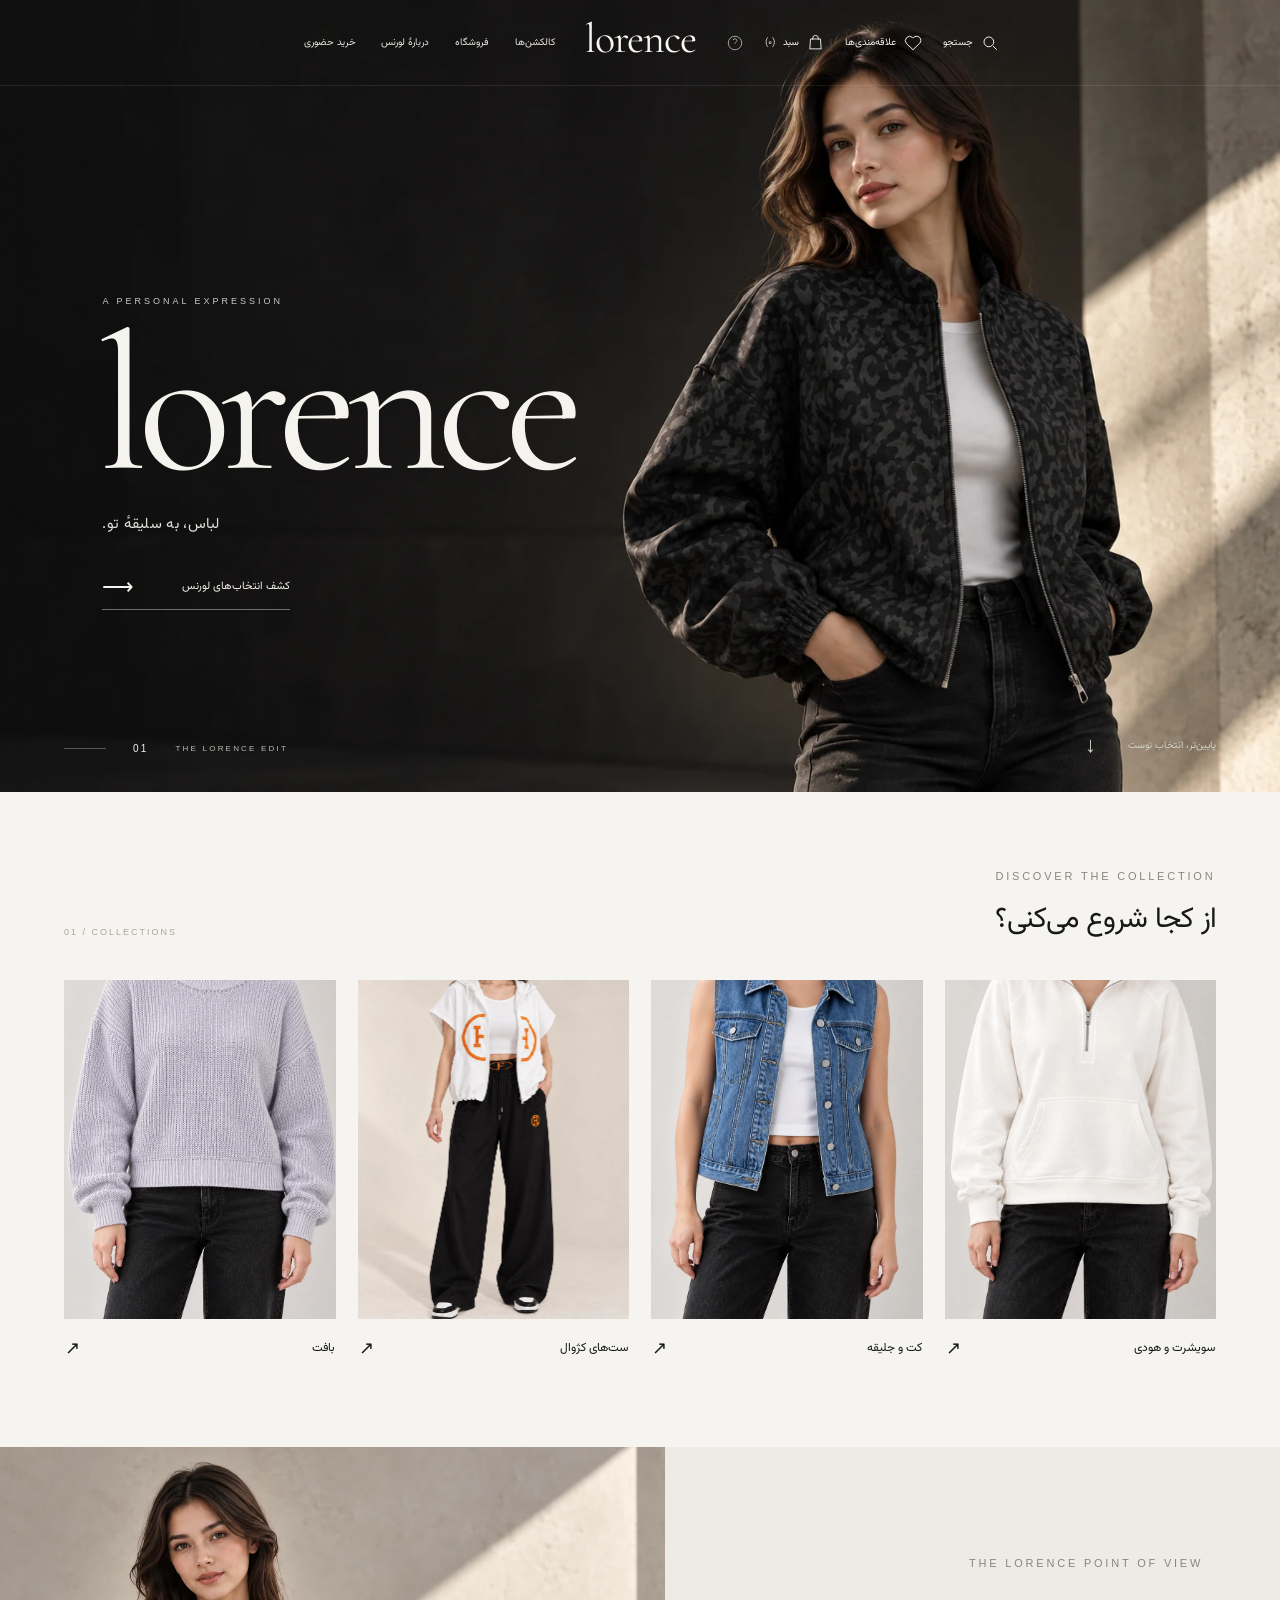
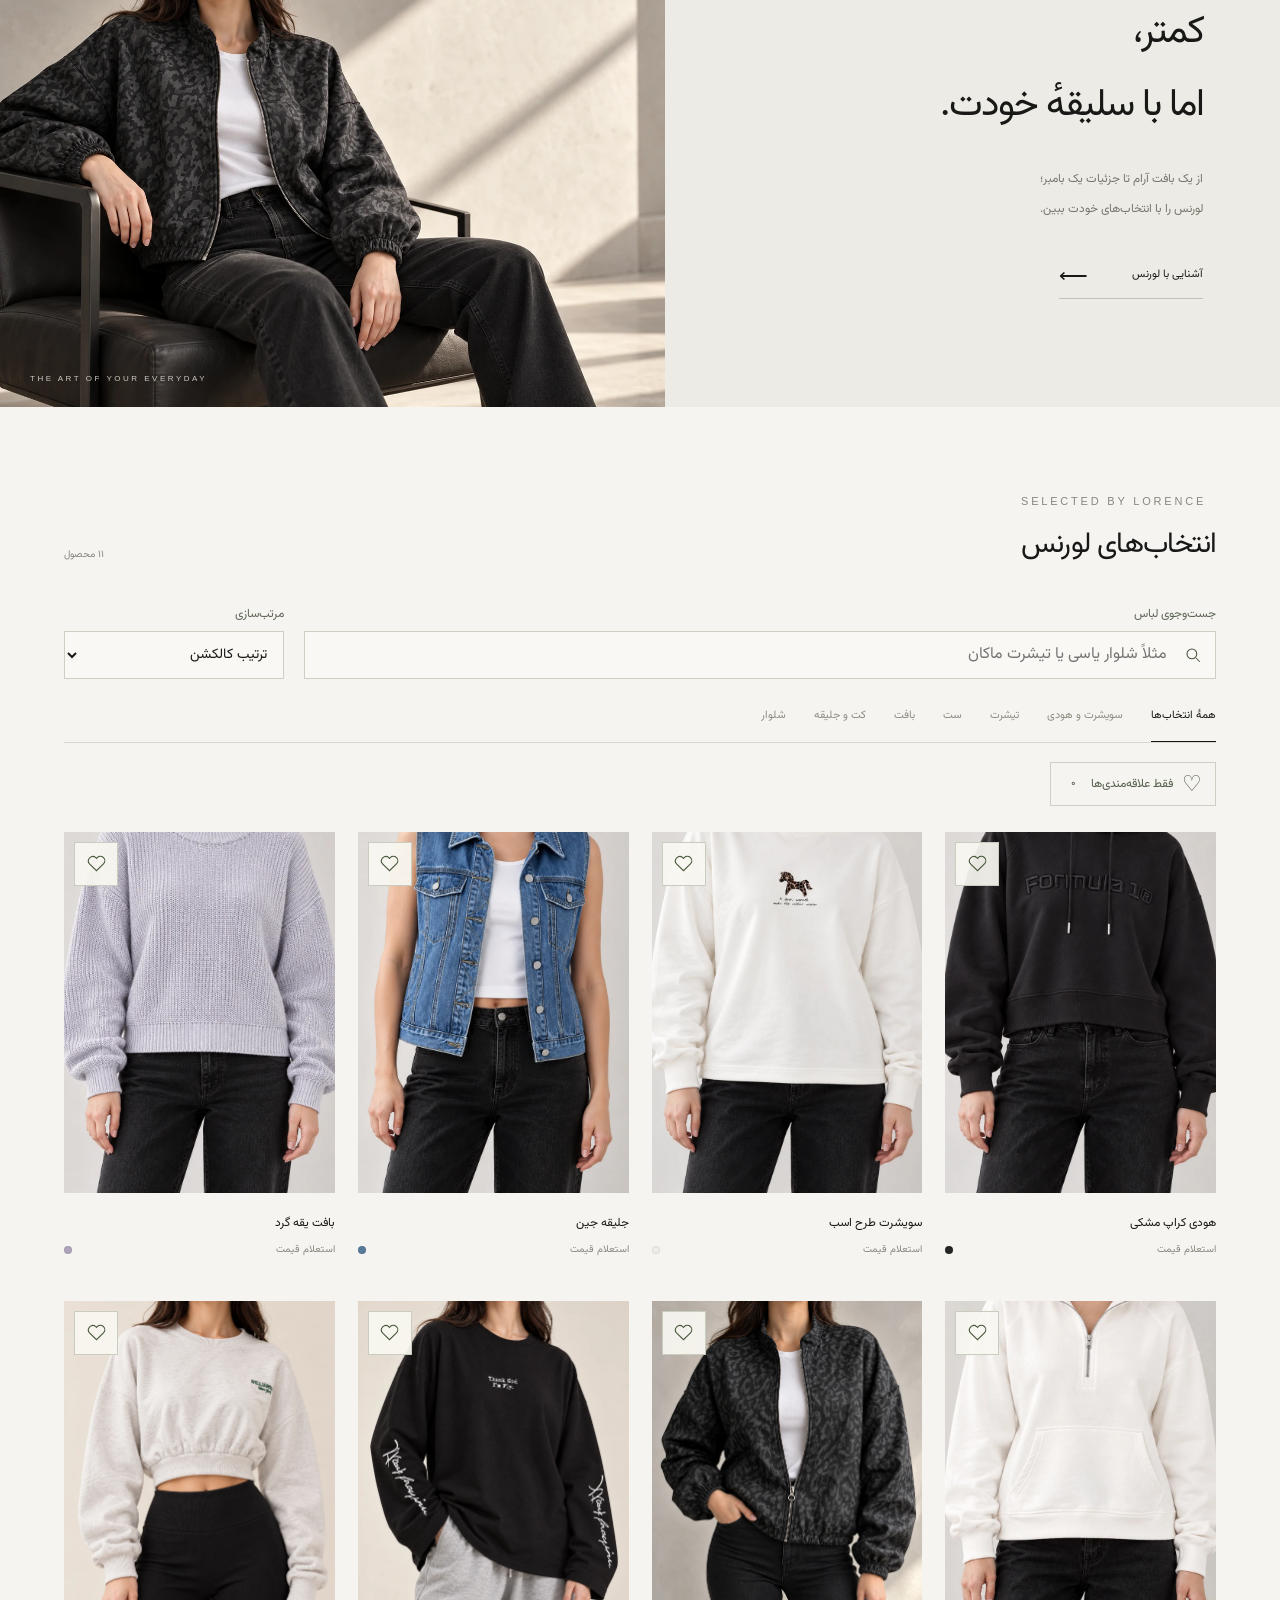
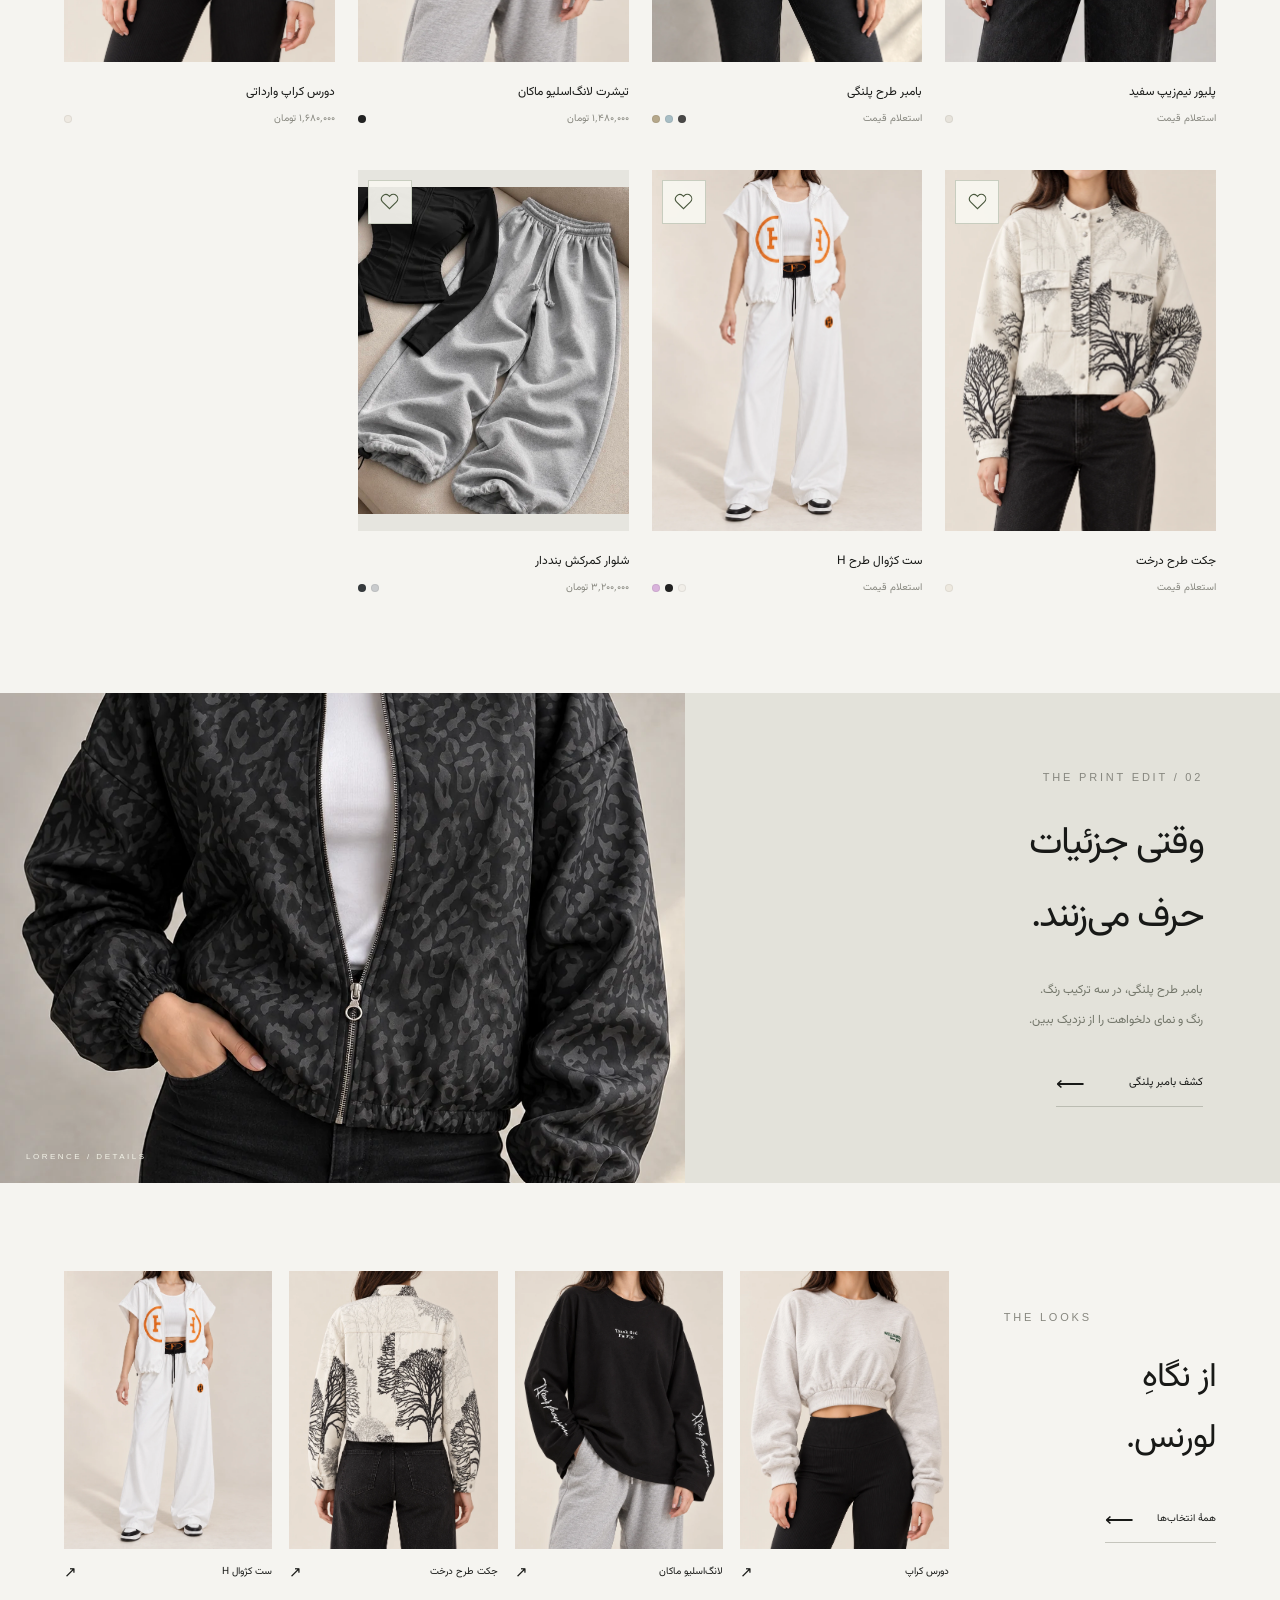
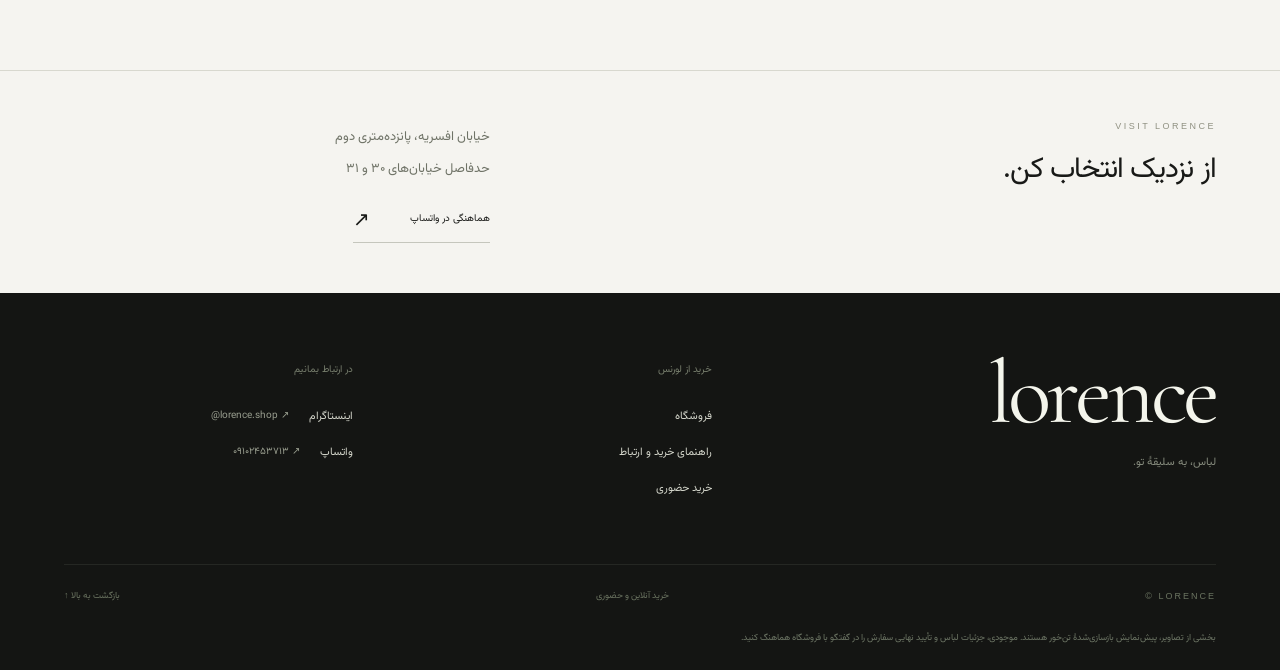
==== public/index.html @ 8118f84a "Replace trouser photos with supplied flatlay images" ====
<!doctype html>
<html lang="fa" dir="rtl"><meta charset="utf-8"><meta name="viewport" content="width=device-width, initial-scale=1"><title>LORENCE — لورنس</title>
<style>
*{box-sizing:border-box}html{scroll-behavior:smooth}body{margin:0;background:#f8f6f2;color:#22201e;font:15px Tahoma,Arial,sans-serif}button,a,input{font:inherit}button,a{cursor:pointer}a{color:inherit;text-decoration:none}button{color:inherit}header{height:82px;background:#20201e;color:#fff;display:flex;align-items:center;justify-content:space-between;padding:0 5%;gap:30px}.logo{font:26px Arial;letter-spacing:9px;direction:ltr}nav{display:flex;gap:36px;font-size:13px}.tools{display:flex;gap:22px}.tools button{background:none;border:0;color:white;font-size:22px}.hero{height:620px;position:relative;overflow:hidden;background:#ddd5cb;direction:ltr}.hero .photo{position:absolute;right:0;top:0;width:60%;height:100%;overflow:hidden}.hero img{position:absolute;width:100%;height:210%;object-fit:cover;top:-70%}.hero .photo:after{content:'';position:absolute;inset:0;background:linear-gradient(90deg,#ddd5cb,transparent 35%)}.hero-copy{position:absolute;left:6%;top:22%;z-index:1}.eyebrow{font:11px Arial;letter-spacing:4px}.hero h1{font:clamp(55px,9vw,140px) Arial;letter-spacing:8px;margin:22px 0 38px;font-weight:400}.cta{background:#22201e;color:white;padding:16px 30px;border:1px solid #22201e;display:inline-flex;gap:45px;font-size:13px;direction:rtl}.hero-count{position:absolute;left:6%;bottom:35px;display:flex;align-items:center;gap:16px;font:12px Arial;letter-spacing:3px}.hero-count:after{content:'';height:1px;width:90px;background:#393731}.section{max-width:1320px;margin:auto;padding:65px 5%}.categories{display:flex;justify-content:center;gap:80px;padding-top:10px;padding-bottom:55px;border-bottom:1px solid #d9d3ca}.category{border:0;background:none;text-align:center}.round{width:106px;height:106px;border-radius:50%;overflow:hidden;position:relative;background:#e7e0d8;margin-bottom:17px}.round img{position:absolute;width:100%;height:200%;object-fit:cover;top:-66%}.section-head{display:flex;align-items:end;justify-content:space-between;margin:58px 0 28px}.section-head h2{font-size:27px;font-weight:400;margin:8px 0}.muted{color:#7d776e;font-size:12px}.filters{display:flex;gap:9px;margin:25px 0}.filters button{border:1px solid #d8d1c7;padding:9px 20px;background:none;font-size:12px}.filters button.active{background:#22201e;color:white;border-color:#22201e}.grid{display:grid;grid-template-columns:repeat(4,1fr);gap:32px 20px}.card{cursor:pointer}.frame{aspect-ratio:3/4;position:relative;overflow:hidden;background:#e4dfd7}.frame img{position:absolute;width:100%;height:153%;top:-48%;object-fit:cover;transition:transform .5s}.card:hover img{transform:scale(1.035)}.tag{position:absolute;top:12px;right:12px;background:#f8f6f2d9;padding:7px 10px;font-size:10px}.card h3{font-size:14px;font-weight:400;margin:18px 0 12px}.card-bottom{display:flex;justify-content:space-between;align-items:center}.swatches{display:flex;gap:5px}.dot{width:10px;height:10px;border-radius:100%;background:var(--c);border:1px solid #0002}.editorial{display:grid;grid-template-columns:1fr 1fr;background:#e9e3da;margin-top:70px;min-height:420px}.editorial .frame{aspect-ratio:auto;min-height:420px}.editorial img{height:180%;top:-65%}.editorial-copy{padding:65px 15%;display:flex;flex-direction:column;justify-content:center;align-items:start}.editorial h2{font-size:32px;font-weight:400;line-height:1.8;margin:18px 0 30px}footer{background:#22201e;color:white;padding:42px 5%;display:flex;justify-content:space-between;align-items:center;margin-top:20px}footer small{font-size:11px;color:#bcb6ad}.note{text-align:center;padding:20px;color:#827b71;font-size:11px;line-height:1.9}dialog{border:0;background:#f8f6f2;padding:0;width:min(960px,94vw);max-height:92vh;overflow:auto}dialog::backdrop{background:#0009;backdrop-filter:blur(4px)}.close{position:absolute;left:16px;top:12px;background:#faf8f3;border:0;width:35px;height:35px;font-size:22px;z-index:5}.detail{display:grid;grid-template-columns:1fr 1fr}.detail-info{padding:70px 35px}.detail h2{font-weight:400;font-size:26px}.mainpic{position:relative;aspect-ratio:3/4;overflow:hidden;background:#e2ddd5}.mainpic img{position:absolute;width:100%;height:153%;top:-48%;object-fit:cover}.mainpic.bomber img{height:100%;top:0}.thumbs{display:flex;gap:8px;padding:12px}.thumbs button{width:60px;height:70px;overflow:hidden;border:1px solid #ccc;padding:0;background:none}.thumbs img{width:100%;height:100%;object-fit:cover}.colors{display:flex;gap:12px;margin:25px 0}.colors button{width:30px;height:30px;border-radius:50%;border:4px solid #f8f6f2;outline:1px solid #aaa;background:var(--c)}.colors button.selected{outline:2px solid #222}.disabled{width:100%;padding:15px;background:#ded9d0;border:0;color:#666;margin:14px 0}.detail-info p{font-size:12px;line-height:2;color:#777}input{width:100%;padding:14px;background:#faf8f5;border:1px solid #cbc2b7}.gallery-controls{display:flex;justify-content:space-between;padding:0 12px 12px}.gallery-controls button{background:none;border:1px solid #ccc;padding:6px 18px}
@media(max-width:700px){header{height:66px;padding:0 6%}.logo{font-size:20px;letter-spacing:5px}nav{display:none}.tools{gap:15px}.hero{height:530px}.hero .photo{width:100%}.hero img{height:185%;top:-56%}.hero .photo:after{background:linear-gradient(0deg,#ddd5cbf0,transparent 60%)}.hero-copy{top:auto;bottom:70px;left:7%}.hero h1{font-size:54px;letter-spacing:5px;margin:10px 0 22px}.hero .eyebrow{display:none}.hero-count{bottom:25px;left:7%}.section{padding:35px 6%}.categories{gap:24px;padding-bottom:30px}.round{width:75px;height:75px}.category{font-size:11px}.section-head{margin-top:35px}.section-head h2{font-size:23px}.grid{grid-template-columns:repeat(2,1fr);gap:30px 13px}.filters{gap:6px;flex-wrap:wrap}.filters button{padding:8px 12px}.card h3{font-size:12px}.card-bottom{font-size:10px}.editorial{margin-top:40px;min-height:260px}.editorial .frame{min-height:260px}.editorial-copy{padding:25px 15%}.editorial h2{font-size:21px}.editorial .cta{padding:12px;gap:15px;font-size:11px}footer{gap:25px;flex-wrap:wrap}.detail{grid-template-columns:1fr}.detail-info{padding:20px 25px}.mainpic{max-height:460px;aspect-ratio:3/4}.note{padding:15px 7%}}
.frame.clean img,.mainpic.clean img{height:100%;top:0;object-fit:contain}.thumbs{overflow-x:auto}.thumbs button{flex-shrink:0}.preview-note{font-size:11px!important;color:#8c8378!important}.colors button:focus-visible{outline:2px solid #222;outline-offset:4px}
.visit{border-top:1px solid #d9d3ca;display:flex;align-items:center;justify-content:space-between;gap:28px;padding-top:38px;padding-bottom:38px}.visit h2{font-size:25px;font-weight:400;margin:10px 0 0}.visit address{font-style:normal;line-height:2.1;font-size:15px}.visit-label{font-size:11px;color:#827b71;letter-spacing:2px;direction:ltr;text-align:right}@media(max-width:700px){.visit{display:block}.visit address{margin-top:20px;font-size:14px}.visit h2{font-size:23px}}

.tools{align-items:center}.tools .bag-button{position:relative;display:flex;align-items:center;gap:5px;font-size:11px;padding:5px}.bag-button svg{width:23px;height:23px}.basket-count{min-width:17px;height:17px;border-radius:50%;background:#e5dace;color:#222;display:inline-flex;align-items:center;justify-content:center;font-size:10px}.tools .menu-button{display:none}.request-label{display:block;font-size:12px;margin:24px 0 10px}.size-request{font-size:13px;width:100%;margin-bottom:10px}.detail-info .request-help{font-size:11px;margin:0 0 18px;line-height:1.9}.add-request{width:100%;display:block;text-align:center;background:#22201e;color:#fff;border:1px solid #22201e;padding:16px;cursor:pointer}.add-request:hover{background:#423c35}.basket-dialog{width:min(640px,94vw);padding:48px 30px 30px}.basket-dialog h2,.mobile-menu h2{font-size:23px;font-weight:400;margin:0 0 12px}.basket-intro{font-size:12px;color:#797166;line-height:2;margin:0 0 22px}.basket-empty{padding:35px 0;text-align:center;font-size:14px;line-height:2}.basket-row{display:grid;grid-template-columns:74px 1fr;gap:15px;padding:20px 0;border-top:1px solid #ddd6cb}.basket-row img{width:74px;height:96px;object-fit:cover;background:#e2ddd5}.basket-row h3{font-size:14px;font-weight:400;margin:0 0 9px}.basket-row p{font-size:11px;color:#796f62;line-height:1.9;margin:3px 0}.basket-controls{display:flex;align-items:center;gap:10px;margin-top:12px}.basket-controls button{width:30px;height:30px;background:transparent;border:1px solid #cfc6b9}.basket-controls button:disabled{opacity:.4;cursor:default}.basket-controls .remove-item{width:auto;height:auto;border:0;color:#7c5146;padding:5px;margin-inline-start:auto;font-size:11px}.basket-summary{border-top:1px solid #cfc6b9;padding:20px 0;line-height:2;font-size:13px}.basket-summary p{margin:3px 0}.basket-summary small{font-size:11px;color:#7b7367}.basket-actions{display:grid;gap:10px}.basket-actions button,.basket-actions a{padding:14px;text-align:center;border:1px solid #22201e;background:transparent;font-size:13px}.basket-actions .primary{background:#22201e;color:#fff}.basket-status{font-size:12px;line-height:2;min-height:24px;color:#645849;margin:12px 0}.manual-copy{margin-top:10px}.manual-copy label{display:block;font-size:12px;margin-bottom:10px}.manual-copy textarea{width:100%;min-height:180px;border:1px solid #cec5b9;background:#fffdf9;padding:12px;font:12px Tahoma;line-height:2;color:#222;resize:vertical}.toast{position:fixed;inset-inline:20px;bottom:24px;margin:auto;width:max-content;max-width:calc(100% - 40px);background:#22201ef5;color:#fff;padding:14px 20px;font-size:12px;line-height:1.8;z-index:1000;box-shadow:0 4px 18px #0002;pointer-events:none}.mobile-menu{width:min(380px,92vw);padding:45px 26px 25px}.mobile-menu a{display:block;border-bottom:1px solid #ddd4c9;padding:16px 0;font-size:14px}.order-guide{border-top:1px solid #ded6ca;padding-top:24px;margin-top:22px}.order-guide summary{font-size:12px;cursor:pointer}.order-guide ol{font-size:12px;line-height:2.2;padding-inline-start:22px;color:#73695d}.continue-shopping{border:1px solid #222;background:none;padding:12px 24px;margin-top:15px}.basket-dialog [hidden]{display:none!important}@media(max-width:700px){.tools{gap:10px}.tools .menu-button{display:inline-block;font-size:22px;padding:5px}.tools .bag-button{font-size:10px}.bag-button svg{width:22px;height:22px}.basket-dialog{padding:48px 22px 24px}.basket-row{gap:12px;grid-template-columns:66px 1fr}.basket-row img{width:66px;height:90px}.toast{bottom:16px}.detail-info{padding-bottom:30px}header{gap:10px}}@media(prefers-reduced-motion:reduce){html{scroll-behavior:auto}*,*:before,*:after{transition:none!important}}
.view-basket{width:100%;padding:14px;border:1px solid #cfc6b9;background:transparent;font-size:12px;margin-top:10px}#productBasketStatus{min-height:20px;color:#625949}
.contact-pending{font-size:11px!important;color:#807565;line-height:2;text-align:right;margin:4px 0}.manual-product-link{font-size:11px;padding:10px;margin:10px 0;background:#fffdf9;border:1px solid #d2c7b9;direction:ltr;text-align:left;user-select:all;overflow-wrap:anywhere}
select.size-request{padding:14px;background:#faf8f5;color:#222;border:1px solid #cbc2b7}.add-request:disabled{background:#ded9d0;border-color:#ded9d0;color:#796f62;cursor:default}
[hidden]{display:none!important}
.guide-inline-link{display:inline-block;font-size:12px;margin-top:16px;border-bottom:1px solid #8f8374;line-height:2}footer{gap:20px;flex-wrap:wrap}@media(max-width:1000px){header nav{display:none}.tools .menu-button{display:inline-block}}
</style>
<link rel="stylesheet" href="request-flow.css">
<link rel="stylesheet" href="editorial.css">
<a class="skip-link" href="#shop">رفتن به محصولات</a>
<header class="site-header" id="siteHeader">
  <nav aria-label="منوی اصلی"><a href="#discover">کالکشن‌ها</a><a href="#shop">فروشگاه</a><a href="guide.html">دربارهٔ لورنس</a><a href="#visit">خرید حضوری</a></nav>
  <a class="logo" href="#" aria-label="لورنس، صفحهٔ اصلی">LORENCE</a>
  <div class="tools">
    <button class="search-button" aria-label="جستجو" id="searchToggle" aria-controls="shopSearch"><svg viewBox="0 0 24 24" fill="none" stroke="currentColor" stroke-width="1.3" aria-hidden="true"><circle cx="10.5" cy="10.5" r="6.5"/><path d="m16 16 5 5"/></svg><span class="tool-caption">جستجو</span></button>
    <button type="button" class="favorites-button" id="favoritesOpen" aria-label="دیدن علاقه‌مندی‌ها" aria-controls="grid"><svg viewBox="0 0 24 24" fill="none" stroke="currentColor" stroke-width="1.3" aria-hidden="true"><path d="M20.8 4.6a5.6 5.6 0 0 0-7.9 0l-.9.9-.9-.9a5.6 5.6 0 0 0-7.9 7.9L12 21l8.8-8.5a5.6 5.6 0 0 0 0-7.9Z"/></svg><span class="tool-caption">علاقه‌مندی‌ها</span><span id="favoritesCount" class="favorites-count" aria-hidden="true" hidden></span></button>
    <button class="bag-button" id="basketOpen" aria-label="سبد انتخاب‌ها، ۰ مورد"><svg viewBox="0 0 24 24" fill="none" stroke="currentColor" stroke-width="1.3" aria-hidden="true"><path d="M5 7h14l1 14H4L5 7Z"/><path d="M8 8V6a4 4 0 0 1 8 0v2"/></svg><span class="tool-caption">سبد</span><span class="basket-count" id="basketCount">۰</span></button>
    <button class="help-button" aria-label="راهنمای درخواست" id="guide"><svg viewBox="0 0 24 24" fill="none" stroke="currentColor" stroke-width="1.3" aria-hidden="true"><circle cx="12" cy="12" r="9"/><path d="M9.5 8a2.6 2.6 0 0 1 5 .8c0 2-2.5 2.1-2.5 4.2m0 3v.1"/></svg></button>
    <button class="menu-button" id="menuOpen" aria-label="بازکردن منو"><svg viewBox="0 0 24 24" fill="none" stroke="currentColor" stroke-width="1.3" aria-hidden="true"><path d="M3 7h18M3 16h18"/></svg></button>
  </div>
</header>
<main>
  <section class="hero" aria-labelledby="heroTitle">
    <div class="photo"><img src="assets/lorence-campaign-hero.webp" alt="کمپین تصویری لورنس با لباس مشکی و نور معماری" fetchpriority="high" decoding="async"></div>
    <div class="hero-copy"><span class="eyebrow">A PERSONAL EXPRESSION</span><h1 id="heroTitle">LORENCE</h1><p>لباس، به سلیقهٔ تو.</p><a class="hero-link" href="#discover">کشف انتخاب‌های لورنس <span aria-hidden="true">⟶</span></a></div>
    <div class="hero-edition" aria-hidden="true"><span>01</span><span>THE LORENCE EDIT</span></div>
    <a class="scroll-cue" href="#discover"><span>پایین‌تر، انتخاب توست</span><span aria-hidden="true">↓</span></a>
    <div class="hero-side" aria-hidden="true">LORENCE / IN FOCUS</div>
  </section>

  <section class="section discovery" id="discover" aria-labelledby="discoverTitle">
    <div class="discovery-head" data-reveal><div><span class="eyebrow muted">DISCOVER THE COLLECTION</span><h2 id="discoverTitle">از کجا شروع می‌کنی؟</h2></div><span class="section-index" aria-hidden="true">01 / COLLECTIONS</span></div>
    <div class="categories" data-reveal>
      <button type="button" class="category" data-filter="سویشرت" aria-label="دیدن سویشرت و هودی"><span class="round"><img src="assets/quarter-zip-white.webp" alt="نیم‌زیپ سفید" loading="lazy"></span><span class="category-caption"><span>سویشرت و هودی</span><span aria-hidden="true">↗</span></span></button>
      <button type="button" class="category" data-filter="کت" aria-label="دیدن کت و جلیقه"><span class="round"><img src="assets/denim-vest-blue.webp" alt="جلیقه جین" loading="lazy"></span><span class="category-caption"><span>کت و جلیقه</span><span aria-hidden="true">↗</span></span></button>
      <button type="button" class="category" data-filter="ست" aria-label="دیدن ست‌ها"><span class="round full"><img src="assets/h-set-clean-black.webp" alt="ست کژوال طرح H با شلوار مشکی" loading="lazy"></span><span class="category-caption"><span>ست‌های کژوال</span><span aria-hidden="true">↗</span></span></button>
      <button type="button" class="category" data-filter="بافت" aria-label="دیدن بافت‌ها"><span class="round"><img src="assets/knit-pullover-lilac-gray.webp" alt="بافت یقه گرد یاسی" loading="lazy"></span><span class="category-caption"><span>بافت</span><span aria-hidden="true">↗</span></span></button>
    </div>
  </section>

  <section class="story-section" aria-labelledby="storyTitle" data-reveal>
    <figure class="story-photo"><img src="assets/lorence-campaign-story.webp" alt="قاب مجله‌ای از استایل لورنس" loading="lazy" decoding="async"><figcaption>THE ART OF YOUR EVERYDAY</figcaption></figure>
    <div class="story-copy"><span class="eyebrow muted">THE LORENCE POINT OF VIEW</span><h2 id="storyTitle">کمتر،<br>اما با سلیقهٔ خودت.</h2><p>از یک بافت آرام تا جزئیات یک بامبر؛<br>لورنس را با انتخاب‌های خودت ببین.</p><a class="text-link" href="guide.html">آشنایی با لورنس <span aria-hidden="true">⟵</span></a></div>
  </section>

  <section class="section product-section" id="shop" aria-labelledby="shopTitle">
    <div class="section-head" data-reveal><div><span class="eyebrow muted">SELECTED BY LORENCE</span><h2 id="shopTitle" tabindex="-1">انتخاب‌های لورنس</h2></div><span class="muted" id="count" role="status" aria-atomic="true">۱۱ محصول</span></div>
    <div class="shop-controls" id="shopSearch">
      <form id="shopSearchForm" role="search" aria-label="جست‌وجوی محصولات">
        <label class="shop-control-label" for="search">جست‌وجوی لباس</label>
        <div class="shop-search-field">
          <button type="submit" aria-label="دیدن نتیجه‌های جست‌وجو"><svg viewBox="0 0 24 24" fill="none" stroke="currentColor" stroke-width="1.4" aria-hidden="true"><circle cx="10.5" cy="10.5" r="6.5"/><path d="m16 16 5 5"/></svg></button>
          <input type="search" id="search" placeholder="مثلاً شلوار یاسی یا تیشرت ماکان" maxlength="120" autocomplete="off" enterkeyhint="search" aria-controls="grid">
          <button type="button" id="clearSearch" aria-label="پاک کردن جست‌وجو" hidden>×</button>
        </div>
      </form>
      <div class="shop-sort">
        <label class="shop-control-label" for="sortProducts">مرتب‌سازی</label>
        <select id="sortProducts" aria-controls="grid">
          <option value="featured">ترتیب کالکشن</option>
          <option value="price-asc">قیمت از کم به زیاد</option>
          <option value="price-desc">قیمت از زیاد به کم</option>
        </select>
      </div>
    </div>
    <div class="filters" role="group" aria-label="دسته‌بندی محصولات"><button type="button" class="active" data-filter="همه" aria-pressed="true">همهٔ انتخاب‌ها</button><button type="button" data-filter="سویشرت" aria-pressed="false">سویشرت و هودی</button><button type="button" data-filter="تیشرت" aria-pressed="false">تیشرت</button><button type="button" data-filter="ست" aria-pressed="false">ست</button><button type="button" data-filter="بافت" aria-pressed="false">بافت</button><button type="button" data-filter="کت" aria-pressed="false">کت و جلیقه</button><button type="button" data-filter="شلوار" aria-pressed="false">شلوار</button></div>
    <div class="favorites-view" id="favoritesView">
      <button type="button" id="favoritesOnly" class="favorites-filter" aria-pressed="false" aria-controls="grid"><span aria-hidden="true">♡</span> فقط علاقه‌مندی‌ها <span id="favoritesTotal">۰</span></button>
      <p id="favoritesContext" hidden>انتخاب‌های ذخیره‌شده در این مرورگر</p>
    </div>
    <p id="favoritesStatus" class="visually-hidden" role="status" aria-live="polite"></p>
    <p id="favoriteStorageNotice" class="favorites-notice" hidden>ذخیرهٔ این مرورگر در دسترس نیست. انتخاب‌ها فعلاً در همین صفحه نگه‌داری می‌شوند.</p>
    <div class="grid" id="grid"></div>
    <div class="shop-empty" id="shopEmpty" hidden>
      <p class="empty">محصولی با این جست‌وجو یا دسته پیدا نشد.</p>
      <button type="button" id="resetFilters">نمایش همهٔ محصولات</button>
    </div>
  </section>

  <section class="editorial" id="collection" aria-labelledby="printTitle" data-reveal><div class="editorial-copy"><span class="eyebrow muted">THE PRINT EDIT / 02</span><h2 id="printTitle">وقتی جزئیات<br>حرف می‌زنند.</h2><p>بامبر طرح پلنگی، در سه ترکیب رنگ.<br>رنگ و نمای دلخواهت را از نزدیک ببین.</p><button class="text-link" id="bomber">کشف بامبر پلنگی <span aria-hidden="true">⟵</span></button></div><div class="frame"><img src="assets/charcoal-on-body.webp" alt="بامبر طرح پلنگی ذغالی" loading="lazy"><span class="photo-index" aria-hidden="true">LORENCE / DETAILS</span></div></section>

  <section class="section collection-strip" aria-labelledby="looksTitle" data-reveal>
    <div class="strip-title"><span class="eyebrow muted">THE LOOKS</span><h2 id="looksTitle">از نگاهِ<br>لورنس.</h2><a class="text-link" href="#shop">همهٔ انتخاب‌ها <span aria-hidden="true">⟵</span></a></div>
    <div class="looks">
      <a class="look" data-editorial-product="crop-imported" href="?product=crop-imported&amp;color=%D8%B1%D9%88%D8%B4%D9%86"><figure><img src="assets/crop-clean-front.webp" alt="دورس کراپ وارداتی روشن" loading="lazy"></figure><span>دورس کراپ <span aria-hidden="true">↗</span></span></a>
      <a class="look" data-editorial-product="makan-longsleeve" href="?product=makan-longsleeve&amp;color=%D9%85%D8%B4%DA%A9%DB%8C"><figure><img src="assets/makan-clean-front.webp" alt="تیشرت لانگ‌اسلیو ماکان مشکی" loading="lazy"></figure><span>لانگ‌اسلیو ماکان <span aria-hidden="true">↗</span></span></a>
      <a class="look" data-editorial-product="tree-jacket" href="?product=tree-jacket&amp;color=%D8%B1%D9%88%D8%B4%D9%86"><figure><img src="assets/tree-clean-back.webp" alt="نمای پشت جکت طرح درخت" loading="lazy"></figure><span>جکت طرح درخت <span aria-hidden="true">↗</span></span></a>
      <a class="look" data-editorial-product="h-set" href="?product=h-set&amp;color=%D8%B4%D9%84%D9%88%D8%A7%D8%B1%20%D8%B3%D9%81%DB%8C%D8%AF"><figure><img src="assets/h-set-clean-white.webp" alt="ست کژوال طرح H با شلوار سفید" loading="lazy"></figure><span>ست کژوال H <span aria-hidden="true">↗</span></span></a>
    </div>
  </section>

  <section class="section visit" id="visit" aria-labelledby="visitTitle"><div><div class="visit-label">VISIT LORENCE</div><h2 id="visitTitle">از نزدیک انتخاب کن.</h2></div><div class="visit-info"><address>خیابان افسریه، پانزده‌متری دوم<br>حدفاصل خیابان‌های ۳۰ و ۳۱</address><a class="text-link" href="https://wa.me/989102453713" target="_blank" rel="noopener">هماهنگی در واتساپ <span aria-hidden="true">↗</span></a></div></section>
</main>
<footer class="site-footer">
  <div class="footer-brand"><a class="logo" href="#">LORENCE</a><p>لباس، به سلیقهٔ تو.</p></div>
  <div class="footer-column"><span class="footer-label">خرید از لورنس</span><a href="#shop">فروشگاه</a><a href="guide.html">راهنمای خرید و ارتباط</a><a href="#visit">خرید حضوری</a></div>
  <div class="footer-column"><span class="footer-label">در ارتباط بمانیم</span><a href="https://www.instagram.com/lorence.shop/" target="_blank" rel="noopener">اینستاگرام <span dir="ltr">@lorence.shop ↗</span></a><a href="https://wa.me/989102453713" target="_blank" rel="noopener">واتساپ <span dir="ltr">۰۹۱۰۲۴۵۳۷۱۳ ↗</span></a></div>
  <div class="footer-bottom"><span dir="ltr">© LORENCE</span><span>خرید آنلاین و حضوری</span><a href="#">بازگشت به بالا ↑</a></div>
</footer>
<div class="note">بخشی از تصاویر، پیش‌نمایش بازسازی‌شدهٔ تن‌خور هستند. موجودی، جزئیات لباس و تأیید نهایی سفارش را در گفتگو با فروشگاه هماهنگ کنید.</div>
<dialog id="product" aria-labelledby="productTitle"><div class="dialog-toolbar"><button class="close" aria-label="بستن">×</button></div><div class="detail"><div><div class="mainpic"><img id="detailImage" alt=""></div><div class="thumbs"></div><div class="gallery-controls"><button id="previous" aria-label="تصویر قبلی">→</button><span id="position" class="muted"></span><button id="next" aria-label="تصویر بعدی">←</button></div></div><div class="detail-info"><span class="eyebrow muted">LORENCE / COLLECTION</span><h2 id="productTitle"></h2><p id="productPrice">استعلام قیمت</p><p id="productDescription"></p><div class="colors"></div><p id="colorLabel"></p><label class="request-label" for="requestedSize">سایز موردنظر (اختیاری)</label><input class="size-request" id="requestedSize" aria-describedby="productSizeHelp" maxlength="40" placeholder="مثلاً اندازهٔ دلخواه یا راهنمایی برای سایز"><select class="size-request" id="requestedSizeOptions" hidden aria-label="سایز موردنظر" aria-describedby="productSizeHelp"></select><p id="productSizeHelp" class="size-help"></p><p id="productStock" class="request-help stock-state" role="status" aria-live="polite"></p><p class="request-help">سایز، قیمت نهایی و موجودی هنگام گفتگو با فروشگاه تأیید می‌شوند.</p><button class="add-request" id="addRequest">افزودن به سبد انتخاب‌ها</button><button class="view-basket" id="viewBasket">مشاهدهٔ سبد انتخاب‌ها</button><button type="button" class="view-basket product-favorite" id="productFavoriteToggle" aria-pressed="false">ذخیره در علاقه‌مندی‌ها</button><button class="view-basket" id="copyProductLink">کپی لینک این محصول</button><p id="productBasketStatus" role="status" aria-live="polite"></p><p class="preview-note" id="productPreviewNote"></p><details><summary>راهنمای اندازه</summary><p>برای انتخاب سایز، متن درخواست را برای فروشگاه بفرستید و اندازه‌های دقیق لباس را بپرسید.</p></details></div></div></dialog>

<dialog id="basketDialog" class="basket-dialog" aria-labelledby="basketTitle"><div class="dialog-toolbar"><button class="close" id="basketClose" aria-label="بستن سبد">×</button></div><div class="basket-content"><p id="basketFeedback" class="basket-feedback" role="status" aria-live="polite"></p><h2 id="basketTitle">سبد انتخاب‌های شما</h2><p class="basket-intro">متن درخواست را آماده کنید و برای فروشگاه بفرستید. انتخاب کالا به معنی تأیید موجودی یا ثبت سفارش نیست.</p><div id="basketItems"></div><div id="basketSummary" class="basket-summary" hidden></div><div id="basketActions" class="basket-actions" hidden><button class="primary" id="completeRequest">تکمیل درخواست خرید</button><button id="copyRequest">کپی سریع انتخاب‌ها</button><button id="continueShopping">ادامهٔ خرید</button></div><p id="basketStatus" class="basket-status" role="status" aria-live="polite"></p><div class="manual-copy" id="manualCopy" hidden><label for="requestText">متن زیر را انتخاب و کپی کنید:</label><textarea id="requestText" readonly></textarea></div><details class="order-guide" id="requestGuide"><summary>چطور درخواست بدهم؟</summary><ol><li>لباس، رنگ و تعداد موردنظر را انتخاب کنید.</li><li>برای افزودن مشخصات و روش تحویل، «تکمیل درخواست خرید» را بزنید؛ سپس متن آماده را کپی کنید.</li><li>قیمت نهایی، سایز، موجودی و روش تحویل را با فروشگاه نهایی کنید.</li></ol><a class="guide-inline-link" href="guide.html">راهنمای کامل خرید و ارتباط ↗</a></details></div></dialog>
<dialog id="requestDialog" class="request-flow" aria-labelledby="requestTitle">
<div class="dialog-toolbar"><button type="button" class="close" id="requestClose" aria-label="بازگشت به سبد">×</button></div>
<div class="request-content">
<div class="flow-step">۱ · انتخاب لباس &nbsp; / &nbsp; ۲ · تکمیل درخواست</div>
<h2 id="requestTitle">تکمیل درخواست خرید</h2>
<p class="flow-intro">این اطلاعات به متن درخواست اضافه می‌شود. موجودی، مبلغ نهایی و روش تحویل را فروشگاه تأیید می‌کند.</p>
<p id="requestSelectionSummary" class="flow-context"></p>
<p id="requestEmpty" class="flow-empty" hidden>سبد شما خالی شده است. برای انتخاب لباس به سبد برگردید.</p>
<form id="requestForm" novalidate>
<div class="flow-fields">
<div class="flow-field"><label for="requestName">نام شما (اختیاری)</label><input id="requestName" name="customer-name" autocomplete="name" maxlength="80"></div>
<div class="flow-field"><label for="requestPhone">شماره تماس (اختیاری)</label><input id="requestPhone" name="customer-phone" type="tel" autocomplete="tel" maxlength="40" placeholder="09… یا +98…" aria-describedby="requestPhoneHelp requestPhoneError"><p id="requestPhoneHelp" class="flow-help">شمارهٔ همراه ایران یا شمارهٔ بین‌المللی با +</p><p id="requestPhoneError" class="flow-error" aria-live="polite"></p></div>
</div>
<div class="flow-field"><label for="requestFulfillment">روش تحویل موردنظر</label><select id="requestFulfillment" name="fulfillment"><option value="ask">هماهنگی با فروشگاه</option><option value="pickup">خرید حضوری</option><option value="delivery">درخواست ارسال</option></select></div>
<div id="requestPickup" class="flow-pickup" hidden><strong>آدرس فروشگاه برای خرید حضوری</strong><address>خیابان افسریه، پانزده‌متری دوم، حدفاصل خیابان‌های ۳۰ و ۳۱</address><div class="flow-help">پیش از مراجعه، موجودی لباس را با فروشگاه هماهنگ کنید.</div></div>
<div id="requestCityField" class="flow-field" hidden><label for="requestCity">شهر مقصد</label><input id="requestCity" name="destination-city" autocomplete="address-level2" maxlength="80" aria-describedby="requestCityHelp requestCityError"><p id="requestCityHelp" class="flow-help">فعلاً نام شهر کافی است. امکان ارسال و هزینهٔ آن با فروشگاه هماهنگ می‌شود.</p><p id="requestCityError" class="flow-error" aria-live="polite"></p></div>
<div class="flow-field"><label for="requestNote">توضیح برای فروشگاه (اختیاری)</label><textarea id="requestNote" name="customer-note" maxlength="500" placeholder="مثلاً برای انتخاب سایز راهنمایی می‌خواهم."></textarea></div>
<button class="flow-button primary" id="prepareRequest" type="submit">آماده‌کردن متن درخواست</button>
</form>
<section id="requestPreviewPanel" class="flow-preview" aria-labelledby="requestPreviewTitle" hidden>
<h3 id="requestPreviewTitle">متن آماده برای فروشگاه</h3><pre id="completeRequestPreview"></pre>
<div class="flow-buttons"><button type="button" class="flow-button primary" id="copyCompleteRequest">کپی متن کامل درخواست</button><a class="flow-button" id="orderContact" target="_blank" rel="noopener" hidden>ثبت سفارش آنلاین</a><p id="contactPending" class="contact-pending">راه ارتباطی واتساپ فروشگاه به‌زودی تکمیل می‌شود. فعلاً متن درخواست را کپی کنید.</p></div>
<div id="requestManualCopy" class="flow-field flow-manual" hidden><label for="completeRequestManual">متن زیر را انتخاب و کپی کنید:</label><textarea id="completeRequestManual" readonly></textarea></div>
</section>
<p id="requestFlowStatus" class="flow-status" role="status" aria-live="polite"></p>
<button type="button" id="requestBack" class="flow-button flow-back">بازگشت و ویرایش انتخاب‌ها</button>
<p class="flow-privacy">اطلاعات این فرم فقط به متن درخواست اضافه می‌شود؛ سایت آن را ذخیره نمی‌کند. متن را خودتان برای فروشگاه ارسال می‌کنید و این مرحله ثبت یا تأیید سفارش نیست.</p>
</div>
</dialog>
<dialog class="mobile-menu" id="mobileMenu" aria-labelledby="menuTitle"><button class="close" id="menuClose" aria-label="بستن منو">×</button><h2 id="menuTitle">لورنس</h2><a href="#">خانه</a><a href="#shop">فروشگاه</a><a href="#collection">کالکشن</a><a href="#visit">خرید حضوری</a><a href="guide.html">راهنمای خرید</a><a href="https://www.instagram.com/lorence.shop/" target="_blank" rel="noopener">اینستاگرام لورنس ↗</a></dialog><div id="basketToast" class="toast" role="status" aria-live="polite" hidden></div>
<script src="request-details.js"></script>
<script src="catalog.js"></script><script src="catalog-schema.js"></script>
<script>
let catalogLoadError=false;
const catalogState=(()=>{try{if(typeof lorenceCatalog==='undefined'||typeof validateCatalog!=='function')throw new Error('Catalog resources unavailable');return validateCatalog(lorenceCatalog)}catch{catalogLoadError=true;return {version:1,products:[]}}})();
const products=catalogState.products.map(p=>[p.name,p.variants[0].images[0],p.category,p.variants[0].hex,p.priceToman,p.variants[0].images,p.description,{id:p.id,clean:p.frame==='full',visible:p.visible,colors:p.variants.map(v=>({label:v.label,hex:v.hex,files:v.images,sizes:v.sizes,stock:v.stock}))}]);
const price=p=>p[4]?p[4].toLocaleString('fa-IR')+' تومان':'استعلام قیمت';
const isSoldOut=p=>!!p[7]?.colors?.length&&p[7].colors.every(color=>color.stock===0);
const htmlText=value=>String(value).replace(/[&<>"']/g,c=>({'&':'&amp;','<':'&lt;','>':'&gt;','"':'&quot;',"'":'&#39;'}[c]));
let filter='همه';
const grid = document.querySelector('#grid');
const dialog = document.querySelector('dialog');
const shop = document.querySelector('#shop');
const shopTitle = document.querySelector('#shopTitle');
const searchInput = document.querySelector('#search');
const sortProducts = document.querySelector('#sortProducts');
const clearSearch = document.querySelector('#clearSearch');
const shopEmpty = document.querySelector('#shopEmpty');
const emptyMessage = document.querySelector('.empty');
const resetFilters = document.querySelector('#resetFilters');
const favoritesOnlyButton = document.querySelector('#favoritesOnly');
const favoritesStorageKey = 'lorence-favorites-v1';
let favoritesOnly = false;
let favoriteIds = [];
let favoriteStorageUnavailable = false;

function sanitizeFavorites(raw) {
  if (!Array.isArray(raw)) return [];
  const visibleIds = new Set(products.filter(product => product[7].visible).map(product => product[7].id));
  return [...new Set(raw.slice(0, 100).filter(id => typeof id === 'string' && visibleIds.has(id)))];
}

try {
  favoriteIds = sanitizeFavorites(JSON.parse(localStorage.getItem(favoritesStorageKey) || '[]'));
} catch {
  favoriteIds = [];
}

function updateFavoritesUI() {
  const total = favoriteIds.length.toLocaleString('fa-IR');
  const count = document.querySelector('#favoritesCount');
  count.textContent = total;
  count.hidden = !favoriteIds.length;
  document.querySelector('#favoritesTotal').textContent = total;
  document.querySelector('#favoritesOpen').setAttribute('aria-label', 'دیدن علاقه‌مندی‌ها، ' + total + ' لباس');
  favoritesOnlyButton.setAttribute('aria-pressed', String(favoritesOnly));
  document.querySelector('#favoritesContext').hidden = !favoritesOnly;
  document.querySelector('#favoriteStorageNotice').hidden = !favoriteStorageUnavailable;
  if (activeProduct) {
    const saved = favoriteIds.includes(activeProduct[7].id);
    const button = document.querySelector('#productFavoriteToggle');
    button.setAttribute('aria-pressed', String(saved));
    button.textContent = saved ? 'حذف از علاقه‌مندی‌ها' : 'ذخیره در علاقه‌مندی‌ها';
  }
}

function toggleFavorite(id, origin) {
  const product = products.find(item => item[7].id === id && item[7].visible);
  if (!product || catalogLoadError) return;
  const saved = favoriteIds.includes(id);
  favoriteIds = saved ? favoriteIds.filter(item => item !== id) : [...favoriteIds, id];
  try {
    localStorage.setItem(favoritesStorageKey, JSON.stringify(favoriteIds));
    favoriteStorageUnavailable = false;
  } catch {
    favoriteStorageUnavailable = true;
  }
  render();
  const message = product[0] + (saved ? ' از علاقه‌مندی‌ها حذف شد.' : ' به علاقه‌مندی‌ها اضافه شد.');
  document.querySelector('#favoritesStatus').textContent = message;
  if (origin === 'product') {
    document.querySelector('#productBasketStatus').textContent = message;
    return;
  }
  const button = document.querySelector('[data-favorite-id="' + id + '"]') || favoritesOnlyButton;
  button.focus({preventScroll: true});
}

function normalizeSearch(value) {
  return value.normalize('NFKC').toLowerCase()
    .replace(/[يى]/g, 'ی')
    .replace(/ك/g, 'ک')
    .replace(/[\u0640\u064b-\u065f\u0670]/g, '')
    .replace(/[\s\u200c\u200d–—-]+/g, ' ')
    .trim();
}

function matchingProducts() {
  const terms = normalizeSearch(searchInput.value).split(' ').filter(Boolean);
  const matches = products.filter(product => {
    if (!product[7].visible || (filter !== 'همه' && product[2] !== filter)) return false;
    if (favoritesOnly && !favoriteIds.includes(product[7].id)) return false;
    if (!terms.length) return true;
    const fields = [product[0], product[2], ...product[7].colors.map(color => color.label)]
      .map(value => normalizeSearch(value).replaceAll(' ', ''));
    return terms.every(term => fields.some(field => field.includes(term)));
  });
  if (!['price-asc', 'price-desc'].includes(sortProducts.value)) return matches;
  const direction = sortProducts.value === 'price-asc' ? 1 : -1;
  return matches.sort((a, b) => {
    if (a[4] === b[4]) return 0;
    if (a[4] === null) return 1;
    if (b[4] === null) return -1;
    return direction * (a[4] - b[4]);
  });
}

function render() {
  updateFavoritesUI();
  document.querySelector('#collection').hidden = !catalogState.products.some(product => product.id === 'bomber-leopard' && product.visible);
  if (catalogLoadError) {
    grid.innerHTML = '';
    document.querySelector('#count').textContent = '۰ محصول';
    emptyMessage.textContent = 'اطلاعات محصولات بارگذاری نشد. لطفاً صفحه را دوباره باز کنید یا از طریق اینستاگرام با فروشگاه در تماس باشید.';
    emptyMessage.setAttribute('role', 'alert');
    shopEmpty.hidden = false;
    resetFilters.hidden = true;
    document.querySelector('#shopSearch').hidden = true;
    document.querySelector('.filters').hidden = true;
    document.querySelector('#favoritesView').hidden = true;
    for (const selector of ['#searchToggle', '#favoritesOpen', '#favoritesOnly', '#productFavoriteToggle', '#basketOpen', '#guide', '#completeRequest', '#addRequest', '#viewBasket', '#copyRequest', '#copyProductLink']) {
      document.querySelector(selector).disabled = true;
    }
    document.querySelector('#basketActions').hidden = true;
    return;
  }
  const shown = matchingProducts();
  grid.innerHTML = shown.map(product => `
    <article class="card" data-id="${products.indexOf(product)}">
      <div class="frame ${product[7].clean ? 'clean' : ''}">
        <img loading="lazy" src="assets/${product[1]}" alt="${htmlText(product[0])}" ${product[7].id === 'bomber-leopard' ? 'style="height:100%;top:0"' : ''}>
        <span class="tag">مشاهدهٔ محصول ↗</span>
        ${isSoldOut(product) ? '<span class="card-stock">ناموجود</span>' : ''}
      </div>
      <h3>${htmlText(product[0])}</h3>
      <div class="card-bottom">
        <span class="muted">${price(product)}</span>
        <span class="swatches">${product[7].colors.map(color => `<i class="dot" style="--c:${color.hex}"></i>`).join('')}</span>
      </div>
      <button type="button" class="card-open" aria-label="مشاهدهٔ ${htmlText(product[0])}"></button>
      <button type="button" class="favorite-button" data-favorite-id="${product[7].id}" aria-pressed="${favoriteIds.includes(product[7].id)}" aria-label="${favoriteIds.includes(product[7].id) ? 'حذف ' : 'ذخیرهٔ '}${htmlText(product[0])}${favoriteIds.includes(product[7].id) ? ' از علاقه‌مندی‌ها' : ' در علاقه‌مندی‌ها'}"><svg viewBox="0 0 24 24" fill="none" stroke="currentColor" stroke-width="1.4" aria-hidden="true"><path d="M20.8 4.6a5.6 5.6 0 0 0-7.9 0l-.9.9-.9-.9a5.6 5.6 0 0 0-7.9 7.9L12 21l8.8-8.5a5.6 5.6 0 0 0 0-7.9Z"/></svg></button>
    </article>`).join('');
  document.querySelector('#count').textContent = shown.length.toLocaleString('fa-IR') + ' محصول';
  clearSearch.hidden = !searchInput.value;
  shopEmpty.hidden = shown.length > 0;
  const hasVisibleProducts = products.some(product => product[7].visible);
  emptyMessage.textContent = hasVisibleProducts ? 'محصولی با این جست‌وجو یا دسته پیدا نشد.' : 'فعلاً محصولی برای نمایش نیست.';
  if (favoritesOnly) {
    emptyMessage.textContent = favoriteIds.length
      ? 'در علاقه‌مندی‌ها محصولی با این جست‌وجو یا دسته پیدا نشد.'
      : 'هنوز لباسی ذخیره نکرده‌اید. برای نگه‌داشتن لباس دلخواه، قلب کنار آن را بزنید.';
  }
  resetFilters.hidden = !hasVisibleProducts;
  document.querySelectorAll('.card').forEach(card => {
    card.querySelector('.card-open').onclick = () => openProduct(Number(card.dataset.id));
    card.querySelector('.favorite-button').onclick = () => toggleFavorite(products[Number(card.dataset.id)][7].id, 'card');
  });
}

function selectCategory(category) {
  filter = category;
  document.querySelectorAll('.filters button').forEach(button => {
    const selected = button.dataset.filter === filter;
    button.classList.toggle('active', selected);
    button.setAttribute('aria-pressed', String(selected));
  });
  render();
}

document.querySelectorAll('[data-filter]').forEach(button => {
  button.onclick = () => {
    if (button.classList.contains('category')) {
      searchInput.value = '';
      favoritesOnly = false;
    }
    selectCategory(button.dataset.filter);
    shop.scrollIntoView({block: 'start'});
  };
});
searchInput.oninput = render;
sortProducts.onchange = render;
clearSearch.onclick = () => {
  searchInput.value = '';
  render();
  searchInput.focus();
};
resetFilters.onclick = () => {
  searchInput.value = '';
  sortProducts.value = 'featured';
  favoritesOnly = false;
  selectCategory('همه');
  shopTitle.focus({preventScroll: true});
  shop.scrollIntoView({block: 'start'});
};
document.querySelector('#searchToggle').onclick = () => {
  shop.scrollIntoView({block: 'start', behavior: 'instant'});
  searchInput.focus({preventScroll: true});
};
document.querySelector('#shopSearchForm').onsubmit = event => {
  event.preventDefault();
  shopTitle.focus({preventScroll: true});
  shop.scrollIntoView({block: 'start'});
};
favoritesOnlyButton.onclick = () => {
  favoritesOnly = !favoritesOnly;
  render();
};
document.querySelector('#favoritesOpen').onclick = () => {
  favoritesOnly = true;
  searchInput.value = '';
  selectCategory('همه');
  shop.scrollIntoView({block: 'start', behavior: 'instant'});
  shopTitle.focus({preventScroll: true});
};
document.querySelector('#productFavoriteToggle').onclick = () => {
  if (activeProduct) toggleFavorite(activeProduct[7].id, 'product');
};
const imageView={
 'drawstring-trousers-light-flatlay.webp':'چیدمان رنگ روشن', 'drawstring-trousers-dark-flatlay.webp':'چیدمان رنگ تیره',
 'makan-clean-front.webp':'نمای جلو', 'makan-clean-detail.webp':'جزئیات چاپ و بافت',
 'crop-clean-front.webp':'نمای جلو', 'crop-clean-detail.webp':'جزئیات لباس',
 'tree-clean-front.webp':'نمای جلو', 'tree-clean-back.webp':'نمای پشت',
 'h-set-clean-white.webp':'تن‌خور با شلوار سفید', 'h-set-clean-black.webp':'تن‌خور با شلوار مشکی', 'h-set-clean-lilac.webp':'تن‌خور با شلوار یاسی'
};
let gallery=[],index=0,activeProduct=null,activeColorLabel='';
function imageAlt(file){return [activeProduct?.[0],activeColorLabel,imageView[file]||'نمای محصول'].filter(Boolean).join(' — ')}
function setImage(){const file=gallery[index];document.querySelector('#detailImage').src='assets/'+file;document.querySelector('#detailImage').alt=imageAlt(file);document.querySelector('#position').textContent=(index+1).toLocaleString('fa')+' / '+gallery.length.toLocaleString('fa');document.querySelectorAll('.thumbs button').forEach((b,i)=>{b.style.borderColor=i===index?'#222':'#ccc';b.setAttribute('aria-pressed',String(i===index))});document.querySelector('.gallery-controls').style.display=gallery.length>1?'flex':'none'}
function setGallery(files){gallery=files;index=0;document.querySelector('.thumbs').innerHTML=files.length>1?files.map((f,i)=>`<button type="button" aria-label="${htmlText(imageAlt(f))}"><img src="assets/${f}" alt="${htmlText(imageAlt(f))}"></button>`).join(''):'';document.querySelectorAll('.thumbs button').forEach((b,i)=>b.onclick=()=>{index=i;setImage()});setImage()}
function openProduct(id){
 const p=products[id];if(!p||p[7]?.visible===false)return;activeProduct=p;activeColorLabel='';
 document.querySelector('#productTitle').textContent=p[0];
 document.querySelector('#productPrice').textContent=price(p);
 document.querySelector('#productPrice').setAttribute('data-price-state',p[4]?'known':'unknown');
 document.querySelector('#productDescription').textContent=p[6]||'';document.querySelector('#productDescription').hidden=!p[6];
 document.querySelector('.mainpic').classList.toggle('clean',!!p[7]?.clean);
 document.querySelector('.mainpic').classList.toggle('bomber',p[7]?.id==='bomber-leopard');
 document.querySelector('.colors').innerHTML='';document.querySelector('#colorLabel').textContent='';
 const previewNote=document.querySelector('#productPreviewNote');
 previewNote.textContent=p[7]?.id==='drawstring-trousers'?'تصویر چیدمان شلوار در رنگ انتخابی.':'تصاویر، پیش‌نمایش بازسازی‌شدهٔ تن‌خور بر اساس مرجع لباس هستند.';
 let colors=p[7]?.colors;
 if(colors){colors.forEach((c,i)=>{const b=document.createElement('button');b.type='button';b.style.setProperty('--c',c.hex);b.setAttribute('aria-label',c.label);b.onclick=()=>{document.querySelectorAll('.colors button').forEach(t=>{t.classList.remove('selected');t.setAttribute('aria-pressed','false')});b.classList.add('selected');b.setAttribute('aria-pressed','true');activeColorLabel=c.label;document.querySelector('#colorLabel').textContent=(p[7]?.id==='h-set'?'ترکیب تصویر: ':'رنگ: ')+c.label+(p[7]?.id==='bomber-leopard'?' (نام موقت)':'');setGallery(c.files);updateProductAvailability()};document.querySelector('.colors').append(b);if(i===0)b.click()})}
 else setGallery(p[5]||[p[1]]);
 updateFavoritesUI();
 if(!dialog.open)dialog.showModal();
 dialog.scrollTop=0;
}
function step(n){if(!gallery.length)return;index=(index+n+gallery.length)%gallery.length;setImage()}document.querySelector('#next').onclick=()=>step(1);document.querySelector('#previous').onclick=()=>step(-1);dialog.onkeydown=e=>{if(e.target?.matches('input,textarea,select'))return;if(e.key==='ArrowLeft')step(1);if(e.key==='ArrowRight')step(-1)};let startX;document.querySelector('.mainpic').ontouchstart=e=>startX=e.changedTouches[0].clientX;document.querySelector('.mainpic').ontouchend=e=>{let d=e.changedTouches[0].clientX-startX;if(Math.abs(d)>40)step(d<0?1:-1)};document.querySelector('.close').onclick=()=>dialog.close();document.querySelector('#bomber').onclick=()=>{const n=products.findIndex(p=>p[7]?.id==='bomber-leopard');if(n>=0)openProduct(n)};document.querySelector('#guide').onclick=()=>{document.querySelector('.note').scrollIntoView({behavior:'smooth'})};render();
</script>
<script id="basket-core">
const productIds=catalogState.products.map(p=>p.id);
function catalogProduct(id){const n=productIds.indexOf(id);return n>=0&&products[n][7]?.visible!==false?products[n]:null}
function availableColors(id){const p=catalogProduct(id);if(!p)return [];return p[7]?.colors?.map(c=>c.label)||['طبق تصویر']}

function catalogVariant(id,color){return catalogProduct(id)?.[7]?.colors?.find(v=>v.label===color)||null}
function getVariantStock(id,color){return catalogVariant(id,color)?.stock??null}
function getVariantSizes(id,color){return catalogVariant(id,color)?.sizes||[]}
function sanitizeBasket(raw){
 if(!Array.isArray(raw))return [];const safe=[],used=new Map();
 for(const item of raw.slice(0,100)){
  if(!item||typeof item!=='object'||!catalogProduct(item.id)||!availableColors(item.id).includes(item.color)||!Number.isSafeInteger(item.quantity)||item.quantity<1||item.quantity>99)continue;
  const stock=getVariantStock(item.id,item.color);if(stock===0)continue;
  const group=JSON.stringify([item.id,item.color]);const entry={id:item.id,color:item.color,quantity:item.quantity,size:typeof item.size==='string'?item.size.trim().slice(0,40):''};
  const found=safe.find(row=>basketKey(row)===basketKey(entry));const free=stock===null?Infinity:Math.max(0,stock-(used.get(group)||0));const added=Math.min(entry.quantity,free,99-(found?.quantity||0));if(added<=0)continue;
  if(found)found.quantity+=added;else safe.push({...entry,quantity:added});used.set(group,(used.get(group)||0)+added);
 }return safe;
}
function basketKey(item){return JSON.stringify([item.id,item.color,item.size||''])}
function upsertBasket(items,item){return sanitizeBasket([...sanitizeBasket(items),item])}
function changeBasketQuantity(items,key,delta){
 const clean=sanitizeBasket(items);if(!Number.isSafeInteger(delta))return clean;
 return clean.flatMap(item=>{if(basketKey(item)!==key)return [item];const stock=getVariantStock(item.id,item.color);const other=clean.reduce((sum,row)=>sum+(row!==item&&row.id===item.id&&row.color===item.color?row.quantity:0),0);const max=stock===null?99:Math.min(99,stock-other);const quantity=Math.min(max,item.quantity+delta);return quantity>0?[{...item,quantity}]:[]});
}
function summaryFor(items){return sanitizeBasket(items).reduce((sum,item)=>{const p=catalogProduct(item.id);sum.totalQuantity+=item.quantity;if(Number.isFinite(p[4])&&p[4]>0)sum.knownTotal+=p[4]*item.quantity;else sum.unknownCount+=item.quantity;return sum},{knownTotal:0,unknownCount:0,totalQuantity:0})}
function requestText(items){const rows=sanitizeBasket(items);if(!rows.length)return '';return ['سلام، برای این انتخاب‌ها از لورنس راهنمایی می‌خواستم:',...rows.map((item,n)=>{const p=catalogProduct(item.id);return [(n+1).toLocaleString('fa-IR')+'. '+p[0],'رنگ: '+item.color,'تعداد: '+item.quantity.toLocaleString('fa-IR'),'سایز موردنظر: '+(item.size||'نیاز به راهنمایی'),'قیمت درج‌شده هر عدد: '+(p[4]?p[4].toLocaleString('fa-IR')+' تومان':'نیاز به استعلام'),'لینک محصول: '+productLink(item.id,item.color)].join('\n')}),'لطفاً موجودی، سایز مناسب، قیمت نهایی و روش تحویل را اعلام کنید.'].join('\n\n')}
</script>

<script id="contact-core">
const storeContact={whatsappNumber:'+989102453713',siteOrigin:'https://lorence-shop.pages.dev'};
function normalizeWhatsAppNumber(raw){if(typeof raw!=='string')return null;let number=raw.trim().replace(/[۰-۹]/g,c=>String(c.charCodeAt(0)-1776)).replace(/[٠-٩]/g,c=>String(c.charCodeAt(0)-1632));if(!/^[+\d\s().-]+$/.test(number))return null;number=number.replace(/[\s().-]/g,'');if(number.startsWith('+'))number=number.slice(1);else if(number.startsWith('00'))number=number.slice(2);if(/^09\d{9}$/.test(number))number='98'+number.slice(1);return /^[1-9]\d{9,14}$/.test(number)?number:null}
function productLink(id,color){if(!catalogProduct(id)||!availableColors(id).includes(color))return null;return storeContact.siteOrigin+'/?product='+encodeURIComponent(id)+'&color='+encodeURIComponent(color)}
function readProductSelection(search){const params=new URLSearchParams(search);const id=params.get('product');if(!catalogProduct(id))return null;const colors=availableColors(id),requested=params.get('color');return {id,color:colors.includes(requested)?requested:colors[0]}}
function whatsAppLink(items,number){const phone=normalizeWhatsAppNumber(number);const text=requestText(items);return phone&&text?'https://wa.me/'+phone+'?text='+encodeURIComponent(text):null}
</script>
<script id="basket-ui">
const basketStoreKey='lorence-basket-v1';let basket=[];try{const stored=JSON.parse(localStorage.getItem(basketStoreKey)||'[]');basket=sanitizeBasket(stored)}catch{}
const basketDialog=document.querySelector('#basketDialog'),mobileMenu=document.querySelector('#mobileMenu');let toastTimer;
function persistBasket(){try{localStorage.setItem(basketStoreKey,JSON.stringify(basket))}catch{}renderBasket()}
function notifyBasket(message){document.querySelector('#productBasketStatus').textContent=message;const el=document.querySelector('#basketToast');el.textContent=message;el.hidden=false;clearTimeout(toastTimer);toastTimer=setTimeout(()=>{el.hidden=true},3500)}
function renderBasket(){document.querySelector('#basketFeedback').textContent='';updateOrderContact();const sum=summaryFor(basket);document.querySelector('#basketCount').textContent=sum.totalQuantity.toLocaleString('fa-IR');document.querySelector('#basketOpen').setAttribute('aria-label','سبد انتخاب‌ها، '+sum.totalQuantity.toLocaleString('fa-IR')+' مورد');const list=document.querySelector('#basketItems');list.replaceChildren();document.querySelector('#basketActions').hidden=!basket.length;document.querySelector('#basketSummary').hidden=!basket.length;document.querySelector('#manualCopy').hidden=true;document.querySelector('#basketStatus').textContent='';if(!basket.length){const empty=document.createElement('div');empty.className='basket-empty';const label=document.createElement('p');label.textContent='هنوز لباسی به سبد اضافه نکرده‌اید.';const back=document.createElement('button');back.type='button';back.className='continue-shopping';back.textContent='دیدن محصولات';back.onclick=()=>{basketDialog.close();document.querySelector('#shop').scrollIntoView({behavior:'smooth'})};empty.append(label,back);list.append(empty);return}
for(const item of basket){const p=catalogProduct(item.id),key=basketKey(item);const row=document.createElement('article');row.className='basket-row';const img=document.createElement('img');let photo=p[1];const variant=p[7]?.colors?.find(c=>c.label===item.color);if(variant)photo=variant.files[0];img.src='assets/'+photo;img.alt=p[0]+' — '+item.color;const info=document.createElement('div');const title=document.createElement('h3');title.textContent=p[0];const detail=document.createElement('p');detail.textContent=item.color+(item.size?' · سایز موردنظر: '+item.size:' · سایز: نیاز به راهنمایی');const itemPrice=document.createElement('p');itemPrice.textContent=p[4]?'هر عدد '+p[4].toLocaleString('fa-IR')+' تومان':'قیمت: نیاز به استعلام';const controls=document.createElement('div');controls.className='basket-controls';const more=document.createElement('button');more.type='button';more.textContent='+';more.setAttribute('aria-label','افزایش تعداد '+p[0]);more.disabled=item.quantity>=99||(getVariantStock(item.id,item.color)!==null&&basket.filter(row=>row.id===item.id&&row.color===item.color).reduce((n,row)=>n+row.quantity,0)>=getVariantStock(item.id,item.color));more.onclick=()=>{basket=changeBasketQuantity(basket,key,1);persistBasket()};const count=document.createElement('span');count.textContent=item.quantity.toLocaleString('fa-IR');count.setAttribute('aria-label','تعداد');const less=document.createElement('button');less.type='button';less.textContent='−';less.setAttribute('aria-label','کاهش تعداد '+p[0]);less.disabled=item.quantity<=1;less.onclick=()=>{basket=changeBasketQuantity(basket,key,-1);persistBasket()};const remove=document.createElement('button');remove.type='button';remove.className='remove-item';remove.textContent='حذف';remove.setAttribute('aria-label','حذف '+p[0]+' '+item.color);remove.onclick=()=>{basket=basket.filter(row=>basketKey(row)!==key);persistBasket()};controls.append(more,count,less,remove);info.append(title,detail,itemPrice,controls);row.append(img,info);list.append(row)}
const summary=document.querySelector('#basketSummary');summary.replaceChildren();const total=document.createElement('p');total.textContent='تعداد انتخاب‌ها: '+sum.totalQuantity.toLocaleString('fa-IR');summary.append(total);if(sum.knownTotal){const amount=document.createElement('p');amount.textContent='جمع قیمت‌های مشخص: '+sum.knownTotal.toLocaleString('fa-IR')+' تومان';summary.append(amount)}const note=document.createElement('small');note.textContent=sum.unknownCount?sum.unknownCount.toLocaleString('fa-IR')+' مورد نیاز به استعلام قیمت دارد. مبلغ نهایی و هزینهٔ ارسال با فروشگاه تأیید می‌شود.':'مبلغ نهایی و هزینهٔ ارسال با فروشگاه تأیید می‌شود.';summary.append(note)}

function updateProductAvailability(){
 if(!activeProduct)return;const id=productIds[products.indexOf(activeProduct)],color=activeColorLabel||'طبق تصویر',sizes=getVariantSizes(id,color),stock=getVariantStock(id,color);
 const input=document.querySelector('#requestedSize'),select=document.querySelector('#requestedSizeOptions');input.value='';select.replaceChildren();input.hidden=!!sizes.length;select.hidden=!sizes.length;
 const first=document.createElement('option');first.value='';first.textContent='برای انتخاب سایز راهنمایی می‌خواهم';select.append(first);for(const size of sizes){const option=document.createElement('option');option.value=size;option.textContent=size;select.append(option)}
 document.querySelector('.request-label').setAttribute('for',sizes.length?'requestedSizeOptions':'requestedSize');
 document.querySelector('#productSizeHelp').textContent=sizes.length?'از سایزهای اعلام‌شده برای این رنگ انتخاب کنید؛ برای راهنمایی می‌توانید خالی بگذارید.':'سایزبندی این رنگ هنوز تأیید نشده؛ سایز دلخواه را بنویسید یا برای راهنمایی خالی بگذارید.';
 document.querySelector('#productStock').setAttribute('data-stock-state',stock===null?'unknown':stock===0?'unavailable':'available');
 document.querySelector('#productStock').textContent=stock===null?'موجودی این رنگ نیاز به استعلام دارد.':stock===0?'این رنگ فعلاً ناموجود است.':'موجودی این رنگ: '+stock.toLocaleString('fa-IR')+' عدد';
 document.querySelector('#addRequest').disabled=stock===0;document.querySelector('#addRequest').textContent=stock===0?'این رنگ ناموجود است':'افزودن به سبد انتخاب‌ها';
}
function openBasket(message=''){if(catalogLoadError)return;if(dialog.open)dialog.close();if(mobileMenu.open)mobileMenu.close();renderBasket();document.querySelector('#basketFeedback').textContent=typeof message==='string'?message:'';if(!basketDialog.open)basketDialog.showModal();basketDialog.scrollTop=0}
const previousOpenProduct=openProduct;openProduct=function(id){previousOpenProduct(id);document.querySelector('#requestedSize').value='';document.querySelector('#requestedSizeOptions').value='';document.querySelector('#productBasketStatus').textContent='';document.querySelector('#addRequest').textContent='افزودن به سبد انتخاب‌ها';updateProductAvailability()};
document.querySelector('#addRequest').onclick=()=>{
 if(!activeProduct)return;const n=products.indexOf(activeProduct),id=productIds[n],color=activeColorLabel||'طبق تصویر';if(getVariantStock(id,color)===0)return;
 const select=document.querySelector('#requestedSizeOptions'),size=(select.hidden?document.querySelector('#requestedSize').value:select.value).trim().slice(0,40);
 const before=summaryFor(basket).totalQuantity;const next=upsertBasket(basket,{id,color,quantity:1,size});if(summaryFor(next).totalQuantity===before){notifyBasket('تعداد انتخاب‌شده به سقف موجودی یا درخواست رسیده است.');return}
 basket=next;persistBasket();openBasket(activeProduct[0]+' — '+color+' به سبد اضافه شد.');
};
document.querySelector('#continueShopping').onclick=()=>{basketDialog.close();document.querySelector('#shop').scrollIntoView({behavior:'smooth'})};
document.querySelector('#viewBasket').onclick=()=>openBasket();document.querySelector('#basketOpen').onclick=()=>openBasket();document.querySelector('#basketClose').onclick=()=>basketDialog.close();document.querySelector('#copyRequest').onclick=async()=>{const text=requestText(basket);if(!text)return;try{await navigator.clipboard.writeText(text);document.querySelector('#basketStatus').textContent='متن درخواست کپی شد. آن را در گفتگوی فروشگاه بفرستید؛ هنوز پیامی ارسال نشده است.'}catch{document.querySelector('#requestText').value=text;document.querySelector('#manualCopy').hidden=false;document.querySelector('#requestText').focus();document.querySelector('#requestText').select();document.querySelector('#basketStatus').textContent='متن درخواست آماده است؛ آن را دستی کپی کنید.'}};

function updateOrderContact(){if(typeof refreshRequestFlow==='function'){refreshRequestFlow();return}const link=document.querySelector('#orderContact'),url=whatsAppLink(basket,storeContact.whatsappNumber);link.hidden=!url;document.querySelector('#contactPending').hidden=!!url;if(url)link.href=url;else link.removeAttribute('href')}
document.querySelector('#orderContact').onclick=()=>{updateOrderContact();document.querySelector('#basketStatus').textContent='واتساپ با متن آماده باز می‌شود؛ برای ارسال، دکمهٔ ارسال را در واتساپ بزنید.'};
document.querySelector('#copyProductLink').onclick=async()=>{if(!activeProduct)return;const id=productIds[products.indexOf(activeProduct)],color=activeColorLabel||'طبق تصویر';const link=productLink(id,color);if(!link)return;try{await navigator.clipboard.writeText(link);document.querySelector('#productBasketStatus').textContent='لینک این محصول و رنگ انتخابی کپی شد.'}catch{const box=document.createElement('div');box.className='manual-product-link';box.textContent=link;document.querySelector('#productBasketStatus').replaceChildren(box)}};
function openSharedProduct(){const selection=readProductSelection(window.location.search);if(!selection)return;const id=productIds.indexOf(selection.id);openProduct(id);const swatch=[...document.querySelectorAll('.colors button')].find(b=>b.getAttribute('aria-label')===selection.color);if(swatch)swatch.click()}
window.addEventListener('popstate',openSharedProduct);

document.querySelector('#menuOpen').onclick=()=>mobileMenu.showModal();document.querySelector('#menuClose').onclick=()=>mobileMenu.close();document.querySelectorAll('#mobileMenu a').forEach(a=>a.addEventListener('click',()=>mobileMenu.close()));document.querySelector('#guide').onclick=()=>{openBasket();document.querySelector('#requestGuide').open=true};
window.addEventListener('storage', event => {
  if (event.key !== favoritesStorageKey && event.key !== null) return;
  try {
    favoriteIds = sanitizeFavorites(JSON.parse(event.newValue || '[]'));
  } catch {
    favoriteIds = [];
  }
  render();
});
window.addEventListener('storage',e=>{if(e.key!==basketStoreKey)return;try{basket=sanitizeBasket(JSON.parse(e.newValue||'[]'));renderBasket()}catch{}});renderBasket();openSharedProduct();
</script>
<script src="request-flow.js"></script>
<script src="editorial.js"></script>
</html>
---- public/request-flow.css ----
.request-flow{width:min(680px,94vw);padding:48px 32px 30px}.request-flow h2{font-size:25px;font-weight:400;margin:12px 0}.flow-step{font-size:10px;letter-spacing:1px;color:#8b8174}.flow-intro,.flow-privacy,.flow-context,.flow-help{font-size:12px;line-height:2;color:#796f62}.flow-context{border-block:1px solid #ded6ca;padding:15px 0;margin:22px 0}.flow-fields{display:grid;grid-template-columns:1fr 1fr;gap:18px}.flow-field{margin-bottom:20px}.flow-field label{display:block;font-size:12px;margin-bottom:9px}.request-flow input,.request-flow select,.request-flow textarea{width:100%;padding:13px;background:#fffdf9;border:1px solid #cec5b9;color:#22201e;font:13px Tahoma,Arial,sans-serif;border-radius:0}.request-flow input:focus,.request-flow select:focus,.request-flow textarea:focus{outline:2px solid #9a8973;outline-offset:2px}.request-flow [aria-invalid=true]{border-color:#a54b3d}.request-flow textarea{resize:vertical;min-height:100px;line-height:2}.flow-field input[type=tel]{direction:ltr;text-align:left}.flow-error{font-size:11px;color:#9b4235;line-height:1.9;margin:8px 0 0}.flow-help{font-size:11px;margin:8px 0}.flow-pickup{padding:16px 18px;background:#eee7db;border:1px solid #d8cdba;font-size:12px;line-height:2;margin-bottom:20px}.flow-pickup address{font-style:normal}.flow-buttons{display:grid;gap:10px;margin-top:18px}.flow-button{border:1px solid #22201e;background:transparent;padding:14px;text-align:center;font:13px Tahoma,Arial,sans-serif}.flow-button.primary{background:#22201e;color:#fff}.flow-button:disabled{opacity:.45;cursor:default}.flow-preview{border-top:1px solid #cec5b9;margin-top:26px;padding-top:24px}.flow-preview h3{font-size:16px;font-weight:400;margin:0 0 14px}.flow-preview pre{font:12px Tahoma,Arial,sans-serif;white-space:pre-wrap;overflow-wrap:anywhere;line-height:2.2;background:#eee9e0;padding:18px;margin:0;max-height:330px;overflow:auto}.flow-status{font-size:12px;line-height:2;color:#625949;min-height:24px;margin:14px 0}.flow-privacy{font-size:10px;margin-top:20px}.flow-back{width:100%;margin-top:10px}.flow-empty{font-size:13px;line-height:2;padding:15px;background:#eee7db}.flow-manual textarea{min-height:220px}.request-flow .contact-pending{font-size:11px!important}.request-flow [hidden]{display:none!important}@media(max-width:520px){.request-flow{padding:48px 22px 24px}.flow-fields{grid-template-columns:1fr;gap:0}.request-flow h2{font-size:22px}.flow-preview pre{padding:14px}.request-flow input,.request-flow select,.request-flow textarea{font-size:16px}}
---- public/editorial.css ----
@font-face{font-family:Vazirmatn;src:url('assets/fonts/Vazirmatn-Regular.woff2') format('woff2');font-style:normal;font-weight:400;font-display:swap}
@font-face{font-family:Vazirmatn;src:url('assets/fonts/Vazirmatn-Medium.woff2') format('woff2');font-style:normal;font-weight:500 800;font-display:swap}
@font-face{font-family:Cormorant;src:url('assets/fonts/CormorantGaramond-Regular.woff2') format('woff2');font-style:normal;font-weight:400;font-display:swap}
:root{--paper:#f5f4f0;--ink:#181917;--muted:#87877f;--line:#d8d8cf;--wash:#ecebe5;--font-fa:Vazirmatn,Tahoma,sans-serif;--font-display:Cormorant,Georgia,serif;--gutter:clamp(24px,5vw,90px)}
body{background:var(--paper);color:var(--ink);font-family:var(--font-fa);font-weight:400;-webkit-font-smoothing:antialiased;overflow-x:clip}
button,a,input,select,textarea{font-family:var(--font-fa)}
button,a{-webkit-tap-highlight-color:transparent}
button:focus-visible,a:focus-visible,input:focus-visible,summary:focus-visible,select:focus-visible,textarea:focus-visible{outline:1px solid currentColor;outline-offset:6px}
::selection{background:#b6b4a7;color:#10110f}
[id]{scroll-margin-top:92px}
.skip-link{position:fixed;inset:12px 20px auto auto;z-index:2000;background:var(--paper);padding:12px 20px;transform:translateY(-180%)}
.skip-link:focus{transform:none}
.site-header{height:86px;padding:0 var(--gutter);position:absolute;inset:0 0 auto;z-index:40;background:transparent;color:#f6f5ee;display:grid;grid-template-columns:minmax(0,1fr) auto minmax(0,1fr);grid-template-areas:'nav logo tools';direction:ltr;gap:30px;border-bottom:1px solid #ffffff16;transition:background .35s,border-color .35s}
.site-header.is-scrolled{position:fixed;background:#181917f5;border-bottom-color:#ffffff22;backdrop-filter:blur(16px)}
.site-header nav{grid-area:nav;justify-content:flex-start;gap:clamp(18px,2vw,34px);direction:rtl;font-size:10px;white-space:nowrap}
.site-header nav a{position:relative;padding-block:10px;color:#e6e6df}
.site-header nav a:after{position:absolute;content:'';height:1px;background:currentColor;bottom:3px;right:0;left:100%;transition:left .3s}
.site-header nav a:hover:after,.site-header nav a:focus-visible:after{left:0}
.site-header .logo{grid-area:logo;font:42px/.8 var(--font-display);letter-spacing:-1px;text-transform:lowercase;white-space:nowrap;padding-bottom:7px}
.site-header .tools{grid-area:tools;justify-content:flex-end;direction:rtl;gap:21px;min-width:0}
.site-header .tools button{display:inline-flex;align-items:center;gap:8px;padding:8px 0;color:#f6f5ee;font-size:10px;line-height:1.3}
.site-header .tools svg{width:18px;height:18px;flex:none}
.site-header .tools .bag-button svg{width:17px;height:19px}
.site-header .tools .menu-button{display:none}
.site-header .help-button{opacity:.65}
.site-header .help-button:hover{opacity:1}
.site-header .basket-count{border:0;background:transparent;color:inherit;font:10px var(--font-fa);width:auto;min-width:0;height:auto;border-radius:0;opacity:.8}
.site-header .basket-count:before{content:'('}.site-header .basket-count:after{content:')'}
.site-header .favorites-count { font-size: 10px; opacity: .8; }
.site-header .favorites-count[hidden] { display: none; }
.visually-hidden {
  position: absolute;
  width: 1px;
  height: 1px;
  padding: 0;
  margin: -1px;
  overflow: hidden;
  clip-path: inset(50%);
  white-space: nowrap;
  border: 0;
}
.hero{height:88vh;min-height:650px;max-height:1080px;background:#101110;color:#f4f3ed;direction:ltr;isolation:isolate}
.hero .photo{inset:0;width:100%;height:100%;z-index:-2}
.hero .photo img{inset:0;width:100%;height:100%;object-fit:cover;object-position:center center}
.hero .photo:after{background:linear-gradient(90deg,#0b0c0c55,transparent 65%)}
.hero-copy{left:8%;top:auto;bottom:23%;width:min(58%,900px)}
.hero .eyebrow{font-size:9px;letter-spacing:3px;color:#c8c9c2;display:block;margin-bottom:28px}
.hero h1{font:clamp(112px,15.2vw,245px)/.72 var(--font-display);text-transform:lowercase;letter-spacing:-.055em;margin:0 0 34px -4px}
.hero-copy p{font-size:15px;font-weight:400;letter-spacing:.3px;margin:0 0 34px;direction:rtl;text-align:left;color:#dedfd8;line-height:2}
.hero-link{display:inline-flex;align-items:center;gap:48px;direction:rtl;font-size:11px;padding:0 0 11px;border-bottom:1px solid #d9dbcf77;transition:border-color .3s}
.hero-link span{font-family:Arial;font-size:22px;line-height:1;transition:transform .3s}
.hero-link:hover{border-color:#fff}.hero-link:hover span{transform:translateX(-8px)}
.hero-edition{position:absolute;left:var(--gutter);bottom:38px;display:flex;align-items:center;gap:27px;font:8px Arial,sans-serif;letter-spacing:2.2px;color:#b9bcb3}
.hero-edition span:first-child{font-size:10px;color:#f1f1e8}.hero-edition:before{content:'';width:42px;height:1px;background:#d7d9cb55}
.scroll-cue{position:absolute;right:var(--gutter);bottom:34px;display:flex;align-items:center;gap:32px;direction:rtl;font-size:10px;color:#d1d3c9}
.scroll-cue span:last-child{font:22px Arial;transition:transform .3s}.scroll-cue:hover span:last-child{transform:translateY(6px)}
.hero-side{position:absolute;right:24px;top:43%;writing-mode:vertical-rl;letter-spacing:3px;font:8px Arial;color:#c2c5b866}
.section{max-width:1600px;padding-inline:var(--gutter);padding-block:82px;margin:auto}
.eyebrow{font:9px/1.6 Arial,sans-serif;letter-spacing:2.8px;direction:ltr;display:block}
.muted{color:var(--muted);font-size:11px}
.discovery{padding-top:76px;padding-bottom:88px}
.discovery-head{display:flex;align-items:end;justify-content:space-between;gap:30px;margin-bottom:34px}
.discovery h2,.product-section h2{font-size:29px;font-weight:400;line-height:1.8;margin:8px 0 0;letter-spacing:-.8px}
.section-index{font:9px Arial;letter-spacing:2px;color:#a6a69b;direction:ltr;padding-bottom:9px}
.categories{display:grid;grid-template-columns:repeat(4,minmax(0,1fr));gap:22px;padding:0;border:0;justify-content:normal}
.category{display:block;text-align:right;padding:0;min-width:0}
.category .round{display:block;position:relative;width:100%;height:auto;aspect-ratio:4/5;border-radius:0;margin:0;overflow:hidden;background:#e6e5df}
.category .round img{height:153%;top:-48%;width:100%;object-fit:cover;transition:transform .75s cubic-bezier(.22,.68,0,1)}
.category .round.full img{height:100%;top:0;object-fit:cover}
.category:hover .round img,.category:focus-visible .round img{transform:scale(1.045)}
.category-caption{display:flex;justify-content:space-between;align-items:center;gap:15px;font-size:12px;padding:18px 1px 0}
.category-caption>span:last-child{font:18px Arial;transition:transform .3s}.category:hover .category-caption>span:last-child{transform:translate(-4px,-4px)}
.story-section{display:grid;grid-template-columns:1.08fr 1fr;direction:ltr;background:var(--wash);min-height:560px}
.story-photo{margin:0;position:relative;min-height:560px;overflow:hidden;background:#c3c2b9}
.story-photo img{position:absolute;inset:0;width:100%;height:100%;object-fit:cover;object-position:center;transition:transform 1.2s}
.story-section:hover .story-photo img{transform:scale(1.018)}
.story-photo figcaption{position:absolute;left:30px;bottom:24px;font:8px Arial;letter-spacing:2.5px;color:#f5f3e9cc}
.story-copy{direction:rtl;padding:75px clamp(35px,6vw,110px);display:flex;flex-direction:column;align-items:flex-start;justify-content:center}
.story-copy h2{font-size:clamp(30px,3vw,46px);line-height:1.9;letter-spacing:-1.5px;font-weight:400;margin:24px 0 21px}
.story-copy p{font-size:12px;color:#77786d;line-height:2.5;margin:0 0 28px}
.text-link{display:inline-flex;align-items:center;justify-content:space-between;gap:44px;font-size:11px;line-height:1.8;padding:11px 0;border:0;border-bottom:1px solid #8d8f8377;background:transparent;transition:border-color .3s}
.text-link span{font:20px Arial;transition:transform .3s}.text-link:hover{border-bottom-color:var(--ink)}.text-link:hover span{transform:translateX(-6px)}
.product-section{padding-top:86px;padding-bottom:96px}
.section-head{margin:0 0 34px;align-items:end}
.section-head #count{font-size:10px;padding-bottom:9px}
.shop-controls {
  display: grid;
  grid-template-columns: minmax(0, 1fr) minmax(180px, 220px);
  gap: 20px;
  margin-bottom: 16px;
}
.shop-control-label {
  display: block;
  margin-bottom: 8px;
  color: #5f6657;
  font-size: 12px;
}
.shop-search-field {
  display: flex;
  align-items: center;
  min-height: 48px;
  border: 1px solid #ccd0c3;
  background: #f9f8f4;
}
.shop-search-field:focus-within { border-color: #78846a; }
.shop-search-field input {
  min-width: 0;
  height: 46px;
  padding: 0 4px 0 12px;
  border: 0;
  border-radius: 0;
  background: transparent;
  color: var(--ink);
  font-size: 16px;
}
.shop-search-field input::-webkit-search-cancel-button { display: none; }
.shop-search-field button {
  display: grid;
  place-items: center;
  width: 44px;
  height: 44px;
  flex: none;
  padding: 0;
  border: 0;
  background: transparent;
  color: #48533e;
  font-size: 22px;
}
.shop-search-field svg { width: 18px; height: 18px; }
.shop-sort select {
  width: 100%;
  height: 48px;
  padding-inline: 12px;
  border: 1px solid #ccd0c3;
  border-radius: 0;
  background: #f9f8f4;
  color: var(--ink);
  font: 14px var(--font-fa);
}
.shop-controls[hidden], .shop-search-field button[hidden], .filters[hidden] { display: none; }
.filters{gap:28px;align-items:center;flex-wrap:nowrap;overflow-x:auto;scrollbar-width:none;max-width:100%;padding:0;margin:0 0 31px;border-bottom:1px solid var(--line)}
.filters::-webkit-scrollbar{display:none}
.filters button{flex:none;white-space:nowrap;border:0;border-bottom:1px solid transparent;padding:12px 0 17px;background:transparent;font-size:11px;color:#8c8e82;transition:color .3s,border-color .3s}
.filters button.active{background:transparent;color:var(--ink);border-color:var(--ink)}
.filters button:hover{color:var(--ink)}
.grid{gap:42px 23px;grid-template-columns:repeat(4,minmax(0,1fr))}
.card{min-width:0;outline-offset:6px;position:relative}
.card-open {
  position: absolute;
  inset: 0;
  z-index: 1;
  width: 100%;
  padding: 0;
  border: 0;
  background: transparent;
}
.favorite-button {
  position: absolute;
  top: 10px;
  inset-inline-end: 10px;
  z-index: 2;
  display: grid;
  place-items: center;
  width: 44px;
  height: 44px;
  padding: 0;
  border: 1px solid #c8cdbf;
  background: #f8f7f0ed;
  color: #49583d;
  transition: background .2s, color .2s;
}
.favorite-button svg { width: 19px; height: 19px; }
.favorite-button[aria-pressed=true] { background: #35432c; color: #f5f4ec; border-color: #35432c; }
.favorite-button[aria-pressed=true] svg { fill: currentColor; }
.favorites-view { display: flex; align-items: center; flex-wrap: wrap; gap: 10px 18px; margin: -12px 0 26px; }
.favorites-view[hidden] { display: none; }
.favorites-filter {
  display: inline-flex;
  align-items: center;
  gap: 9px;
  min-height: 44px;
  padding: 8px 13px;
  border: 1px solid #ccd0c3;
  background: transparent;
  color: #555e4b;
  font-size: 12px;
}
.favorites-filter > span:first-child { font: 22px/1 Arial, sans-serif; }
.favorites-filter[aria-pressed=true] { border-color: #536447; background: #e6ebdd; color: #35432c; }
#favoritesTotal { min-width: 18px; font-size: 11px; }
.favorites-view p, .favorites-notice { font-size: 11px; line-height: 2; color: #6b745f; margin: 0; }
.favorites-notice { padding: 12px 0 20px; }
.product-favorite[aria-pressed=true] { background: #e7ecdf; border-color: #7e8e6e; color: #35432c; }
.card .frame{aspect-ratio:3/4;background:#e6e5df}
.card .frame img{transition:transform 1s cubic-bezier(.22,.68,0,1),filter .7s}
.card:hover .frame img,.card:focus-within .frame img{transform:scale(1.025);filter:contrast(1.025)}
.card .tag{top:auto;bottom:14px;left:14px;right:14px;display:block;text-align:center;padding:12px 8px;background:#f5f4f0ed;font-size:10px;opacity:0;transform:translateY(8px);transition:opacity .3s,transform .4s}
.card:hover .tag,.card:focus-within .tag{opacity:1;transform:none}
.card h3{font-size:12px;font-weight:400;line-height:2;margin:18px 0 6px}
.card-bottom{gap:12px}.card-bottom .muted{font-size:10px;line-height:1.8}
.swatches{gap:5px;flex:none}.dot{width:8px;height:8px;border:1px solid #0001;box-shadow:0 0 0 2px var(--paper)}
.shop-empty {
  border: 1px solid var(--line);
  background: #eeeee6;
  padding: 32px 22px;
  text-align: center;
}
.empty { margin: 0; font-size: 13px; line-height: 2.3; color: #555e4c; }
.shop-empty button {
  margin-top: 16px;
  min-height: 44px;
  padding: 9px 16px;
  border: 1px solid #78846a;
  background: transparent;
  font-size: 12px;
}
.editorial{direction:rtl;grid-template-columns:1fr 1.15fr;margin:0;background:#e3e2da;min-height:490px}
.editorial .frame{grid-column:2;grid-row:1;min-height:490px;position:relative;background:#d5d5cf}
.editorial .frame img{height:100%;top:0;object-fit:cover;object-position:center 42%}
.editorial-copy{grid-column:1;grid-row:1;padding:60px clamp(32px,6vw,100px);align-items:flex-start}
.editorial h2{font-size:clamp(30px,3vw,45px);line-height:1.9;letter-spacing:-1.6px;margin:21px 0}
.editorial-copy p{font-size:12px;line-height:2.5;color:#74776b;margin:0 0 25px}
.photo-index{position:absolute;left:26px;bottom:22px;font:8px Arial;letter-spacing:2.5px;color:#f3f3e8}
.collection-strip{display:grid;grid-template-columns:.72fr 3fr;gap:55px;padding-block:88px;direction:rtl;align-items:center}
.strip-title h2{font-size:34px;line-height:1.8;font-weight:400;letter-spacing:-1px;margin:20px 0 27px}
.strip-title .text-link{font-size:10px;gap:23px}
.looks{display:grid;grid-template-columns:repeat(4,minmax(0,1fr));gap:17px;min-width:0}
.look{min-width:0;display:block}
.look figure{position:relative;margin:0;background:#e7e6df;aspect-ratio:3/4;overflow:hidden}
.look img{width:100%;height:100%;object-fit:cover;transition:transform .8s}
.look:hover img{transform:scale(1.035)}
.look>span{display:flex;justify-content:space-between;align-items:center;gap:10px;font-size:10px;line-height:2;margin-top:13px}
.look>span>span{font:15px Arial;transition:transform .3s}.look:hover>span>span{transform:translate(-3px,-3px)}
.visit{border-top:1px solid var(--line);padding-block:50px;align-items:flex-start;gap:70px}
.visit-label{font:9px Arial;letter-spacing:2.5px;color:#909182}
.visit h2{font-size:29px;line-height:1.8;margin:13px 0 0;letter-spacing:-.8px}
.visit-info{min-width:37%}.visit address{font-size:13px;line-height:2.5;color:#6f7367;margin:0 0 10px}.visit .text-link{font-size:10px;gap:40px}
.site-footer{display:grid;grid-template-columns:1.5fr 1fr 1fr;align-items:start;gap:35px 70px;background:#141513;padding:67px var(--gutter) 24px;margin:0;color:#d5d7cc}
.footer-brand .logo{display:inline-block;font:90px/.75 var(--font-display);text-transform:lowercase;letter-spacing:-4px;color:#f4f5ec}
.footer-brand p{font-size:11px;line-height:2;margin:22px 0 0;color:#878c7e}
.footer-column{display:flex;flex-direction:column;align-items:flex-start;gap:13px;font-size:11px;line-height:2}
.footer-label{font-size:10px;color:#777e6d;display:block;margin-bottom:13px}
.footer-column a{display:flex;gap:20px;flex-wrap:wrap;border-bottom:1px solid transparent;transition:border-color .3s}
.footer-column a:hover{border-bottom-color:#a0a58f}
.footer-column a span{font-size:10px;color:#999e8f}
.footer-bottom{grid-column:1/-1;display:flex;justify-content:space-between;gap:25px;align-items:center;font-size:9px;line-height:2;color:#6b7461;border-top:1px solid #dce4cf16;padding-top:22px;margin-top:28px}
.footer-bottom>span:first-child{font:9px Arial;letter-spacing:2px}
.note{background:#141513;color:#6e7766;border-top:0;padding:0 var(--gutter) 23px;text-align:right;font-size:9px;line-height:2}
dialog{font-family:var(--font-fa);background:var(--paper);box-shadow:0 28px 100px #0004}
dialog::backdrop{background:#10110fe0;backdrop-filter:blur(7px)}
.dialog-toolbar{position:sticky;top:0;height:0;z-index:10}
.dialog-toolbar .close{box-shadow:0 1px 10px #0002}
.basket-dialog{padding:0!important}
.basket-content{padding:52px 36px 30px}
.basket-feedback{font-size:12px;line-height:2.2;padding:12px 15px;margin:0 0 18px;background:#e5eadd;color:#343f2a;border:1px solid #ccd5be}
.basket-feedback:empty{display:none}
@media(max-width:760px){.basket-content{padding:51px 25px 25px}}
.request-flow{padding:0!important}
.request-content{padding:48px 32px 30px}
.card-stock{position:absolute;inset-inline-start:12px;bottom:12px;padding:7px 11px;background:#f8f6f2ed;color:#65564d;font-size:10px}
.detail-info .size-help{font-size:10px;line-height:2.1;margin:9px 0 20px;color:#737966}
.detail-info #productStock.stock-state{display:flex;align-items:center;gap:9px;padding:13px 15px;border:1px solid #d8dace;background:#eceee5;color:#555e47;font-size:11px;line-height:2}
.stock-state:before{content:'';width:6px;height:6px;border-radius:50%;background:#91997c;flex-shrink:0}
.detail-info #productStock[data-stock-state=unavailable]{background:#f0e9e4;border-color:#dfd0c5;color:#84634e}
.stock-state[data-stock-state=unavailable]:before{background:#a77a5d}
.detail-info #productStock[data-stock-state=available]{background:#e7eddf;border-color:#ccd8bd;color:#455733}
.stock-state[data-stock-state=available]:before{background:#6e8952}
.detail-info #productPrice[data-price-state=unknown]{font-size:13px;color:#6f765f}
.detail-info [hidden]{display:none!important}
@media(max-width:520px){.request-content{padding:48px 22px 24px}}
.detail-info{padding:70px 40px 40px}.detail h2{font-size:27px;line-height:1.9;letter-spacing:-.8px;margin:22px 0 13px}
.detail-info p{font-size:12px;line-height:2.3;color:#7b7f70}.detail-info .eyebrow{font-size:8px;letter-spacing:2.5px}
.detail-info #productPrice{color:#2f342c;font-size:14px;margin-bottom:21px}
.mainpic,.thumbs{background:#e8e7e1}.thumbs{padding:13px;gap:10px}.thumbs button{border-color:#d3d4c9;background:#eeeee7}
.close{background:#f5f4f0e8;color:#34382f;width:34px;height:34px;font-size:22px;font-family:Arial;border:1px solid #bfc4b366}
.colors{gap:14px}.colors button{border-color:var(--paper)}
.add-request{font-size:12px;padding:17px;background:var(--ink);border-color:var(--ink);transition:background .3s}.add-request:hover{background:#3e4537}
.view-basket{font-size:11px;padding:14px;border-color:#cbd0bf;transition:border-color .3s}.view-basket:hover{border-color:#3e4537}
.detail-info details{font-size:11px;line-height:2.2;border-top:1px solid #d5d8cd;padding-top:20px;margin-top:20px}
.gallery-controls{background:#e8e7e1;font-size:10px;padding:0 13px 13px}.gallery-controls button{font-size:14px;border-color:#c5cbb9;padding:5px 15px}
.basket-dialog{padding:52px 36px 30px}.basket-dialog h2{font-size:25px;line-height:1.7;letter-spacing:-.6px}.basket-intro{font-size:11px;line-height:2.3;margin-bottom:26px}
.basket-row{padding-block:24px}.basket-row h3{font-size:13px}.basket-row p{line-height:2.2;font-size:10px}.basket-controls button{border-color:#ccd0c0;transition:border-color .3s}.basket-controls button:hover{border-color:#3e4537}
.basket-summary{font-size:12px;line-height:2.3}.basket-actions button,.basket-actions a{font-size:12px;padding:15px;border-color:#424b37}
.basket-actions .primary{background:#20251c}.order-guide summary{font-size:11px}.order-guide ol{font-size:11px;line-height:2.4}.guide-inline-link{font-size:11px}
.manual-copy textarea,.request-flow input,.request-flow select,.request-flow textarea,.flow-button,.flow-preview pre{font-family:var(--font-fa)}
.request-flow h2{font-size:27px;line-height:1.8;letter-spacing:-.6px}.flow-intro,.flow-help,.flow-context{line-height:2.3}.flow-button.primary{background:#20251c;border-color:#20251c}.flow-preview pre{background:#e9ebe2}.flow-pickup{background:#e8ebdf;border-color:#d3dac6}
.mobile-menu{background:#181b15;color:#e4e8d9;width:min(460px,94vw);padding:60px 35px 35px}.mobile-menu h2{font-size:31px;line-height:2;font-weight:400;letter-spacing:-1px;margin-bottom:30px}.mobile-menu a{font-size:15px;border-bottom-color:#bbc6a326;padding-block:18px}.mobile-menu .close{background:transparent;color:#c9d2b9;border-color:#bbc6a330}
.mobile-menu:after{content:'LORENCE / THE EVERYDAY EDIT';display:block;font:8px Arial;letter-spacing:2.4px;color:#78846a;margin-top:42px;direction:ltr}
.toast{border:1px solid #d9e1cb26;border-radius:0;background:#20251cf5;font-size:11px;box-shadow:0 8px 35px #0002}
@media(min-width:1600px){.hero-copy{left:10%;bottom:24%}.hero h1{font-size:245px}.hero .photo img{object-position:center 48%}}
@media(max-width:1100px){.site-header{height:76px;grid-template-areas:'tools logo menu';grid-template-columns:1fr auto 1fr;padding-inline:32px}.site-header nav{display:none}.site-header .tools{grid-area:tools;justify-content:flex-start;direction:ltr;gap:20px}.site-header .tools .menu-button{display:inline-flex;position:absolute;right:32px}.site-header .tools .help-button{display:none}.site-header .logo{font-size:38px}.hero{min-height:620px;height:83vh}.hero-copy{left:7%;bottom:25%;width:65%}.hero h1{font-size:17vw}.hero-side{display:none}.hero .eyebrow{font-size:8px}.categories{gap:18px}.category-caption{font-size:11px}.story-section{min-height:460px;grid-template-columns:1fr 1fr}.story-photo{min-height:460px}.story-copy{padding:45px 40px}.story-copy h2{font-size:33px}.story-copy p{font-size:11px}.grid{grid-template-columns:repeat(3,minmax(0,1fr));gap:35px 20px}.collection-strip{grid-template-columns:.7fr 3fr;gap:30px}.strip-title h2{font-size:29px}.looks{gap:12px}.look>span{font-size:9px}.editorial,.editorial .frame{min-height:420px}.editorial-copy{padding:50px 40px}.editorial h2{font-size:34px}.site-footer{gap:35px 45px;grid-template-columns:1.15fr 1fr 1fr}.footer-brand .logo{font-size:72px}.footer-column{font-size:10px}.footer-column a{gap:8px}}
@media(max-width:760px){:root{--gutter:26px}.site-header{padding-inline:25px;height:72px}.site-header .logo{font-size:36px}.site-header .tools{gap:15px}.site-header .tools .menu-button{right:25px}.site-header .tool-caption{display:none}.site-header .tools svg{width:19px;height:19px}.site-header .basket-count{font-size:9px}.hero{height:89svh;min-height:620px;max-height:850px}.hero .photo{width:100%;inset:0}.hero .photo img{height:100%;top:0;object-position:65% center}.hero .photo:after{background:linear-gradient(0deg,#0c100cd9,transparent 65%)}.hero-copy{left:26px;bottom:20%;width:calc(100% - 52px)}.hero .eyebrow{display:block;font-size:7px;letter-spacing:2.7px;margin-bottom:25px}.hero h1{font-size:clamp(105px,22vw,165px);letter-spacing:-.055em;line-height:.78;margin:0 0 24px -2px}.hero-copy p{font-size:13px;margin-bottom:25px}.hero-link{font-size:10px;gap:36px;padding-bottom:10px}.hero-link span{font-size:19px}.hero-edition{left:26px;bottom:26px;font-size:6px;letter-spacing:1.6px;gap:14px}.hero-edition:before{width:20px}.hero-edition span:first-child{font-size:8px}.scroll-cue{right:26px;bottom:25px;gap:15px;font-size:8px}.scroll-cue span:last-child{font-size:19px}.section{padding-block:54px}.discovery{padding-top:48px;padding-bottom:54px}.discovery-head{margin-bottom:25px}.discovery h2,.product-section h2{font-size:24px;line-height:1.8;margin-top:9px;letter-spacing:-.5px}.eyebrow{font-size:8px;letter-spacing:2.1px}.section-index{display:none}.categories{grid-template-columns:repeat(2,minmax(0,1fr));gap:28px 14px}.category .round{aspect-ratio:3/4}.category-caption{font-size:10px;gap:6px;padding-top:12px;line-height:1.8}.category-caption>span:last-child{font-size:16px}.story-section{grid-template-columns:1fr;min-height:0}.story-photo{min-height:0;aspect-ratio:1.14;grid-row:1}.story-photo img{object-position:center 45%}.story-photo figcaption{left:24px;bottom:20px;font-size:7px}.story-copy{padding:42px 30px 48px;grid-row:2}.story-copy h2{font-size:30px;letter-spacing:-1px;margin:18px 0 18px;line-height:1.9}.story-copy p{font-size:11px;margin-bottom:18px}.text-link{font-size:10px;gap:34px}.product-section{padding-top:54px;padding-bottom:60px}.section-head{margin-bottom:25px}.section-head #count{font-size:9px;padding-bottom:8px}.filters{gap:24px;margin-bottom:25px}.filters button{font-size:10px;padding-block:10px 14px}.grid{grid-template-columns:repeat(2,minmax(0,1fr));gap:29px 14px}.card h3{font-size:11px;line-height:1.9;margin:13px 0 6px}.card-bottom{align-items:start;gap:6px}.card-bottom .muted{font-size:9px}.swatches{gap:4px;padding-top:3px}.dot{width:6px;height:6px}.card .tag{display:none}.editorial{grid-template-columns:1fr 1fr;min-height:340px}.editorial .frame{min-height:340px;grid-column:2;grid-row:1}.editorial-copy{grid-column:1;grid-row:1;padding:26px 24px}.editorial h2{font-size:23px;line-height:2;letter-spacing:-.9px;margin:14px 0}.editorial-copy p{font-size:9px;line-height:2.4;margin-bottom:15px}.editorial-copy .eyebrow{font-size:6px;letter-spacing:1.7px}.editorial-copy .text-link{font-size:9px;gap:12px;text-align:right;line-height:1.9}.editorial-copy .text-link span{font-size:17px}.photo-index{left:15px;bottom:17px;font-size:6px;letter-spacing:1.3px}.collection-strip{display:block;padding-top:48px;padding-bottom:48px}.strip-title{display:grid;grid-template-columns:1fr auto;gap:12px;align-items:end;margin-bottom:26px}.strip-title>.eyebrow{grid-column:1/-1}.strip-title h2{font-size:27px;line-height:1.6;letter-spacing:-.7px;margin:0}.strip-title h2 br{display:none}.strip-title .text-link{font-size:9px;gap:20px;align-self:end}.looks{display:grid;grid-template-columns:repeat(4,minmax(145px,1fr));overflow-x:auto;scroll-snap-type:x mandatory;margin-inline:0 -26px;padding-inline-end:26px;padding-bottom:12px;gap:13px;scrollbar-width:thin;scrollbar-color:#b8beaa transparent}.look{scroll-snap-align:start}.look>span{font-size:9px;line-height:2}.look figure{aspect-ratio:3/4}.visit{display:grid;grid-template-columns:1fr;gap:22px;padding-top:39px;padding-bottom:42px}.visit h2{font-size:25px;margin-top:11px;letter-spacing:-.6px}.visit-label{font-size:8px}.visit address{font-size:12px;line-height:2.5;margin:0 0 8px}.visit-info{min-width:0}.visit .text-link{font-size:10px;gap:30px}.site-footer{padding-top:49px;padding-bottom:22px;grid-template-columns:1fr 1fr;gap:38px 25px}.footer-brand{grid-column:1/-1}.footer-brand .logo{font-size:88px}.footer-brand p{font-size:10px;margin-top:18px}.footer-column{font-size:10px;gap:10px;line-height:2.2}.footer-label{font-size:9px;margin-bottom:10px}.footer-column a{display:block}.footer-column a span{display:block;font-size:9px}.footer-bottom{font-size:8px;gap:14px;margin-top:0;padding-top:20px;flex-wrap:wrap}.footer-bottom>span:first-child{font-size:8px;letter-spacing:1.7px}.note{font-size:8px;padding-bottom:20px}.detail{grid-template-columns:1fr}.detail-info{padding:27px 26px 32px}.detail h2{font-size:24px;margin-top:18px}.detail-info .eyebrow{font-size:7px}.detail-info #productPrice{font-size:13px}.detail-info p{font-size:11px}.mainpic{max-height:62vh}.thumbs button{width:53px;height:64px}.basket-dialog{padding:51px 25px 25px}.basket-dialog h2{font-size:23px}.basket-intro{font-size:10px}.basket-row{gap:13px}.basket-row h3{font-size:12px}.basket-row p{font-size:9px}.basket-summary{font-size:11px}.basket-actions button,.basket-actions a{font-size:11px}.mobile-menu{padding:58px 27px 32px}.mobile-menu h2{font-size:28px}.mobile-menu a{font-size:14px}.request-flow h2{font-size:24px}.flow-button{font-size:12px}}
@media(max-width:380px){:root{--gutter:21px}.site-header{padding-inline:21px}.site-header .tools .menu-button{right:21px}.hero-copy{left:21px;width:calc(100% - 42px)}.hero h1{font-size:27vw}.hero-edition{left:21px}.scroll-cue{right:21px;font-size:7px}.category-caption{font-size:9px}.editorial-copy{padding:23px 19px}.editorial h2{font-size:21px}.looks{margin-inline-end:-21px;padding-inline-end:21px}.footer-column{font-size:9px}.site-footer{gap:32px 18px}}
@media (max-width: 760px) {
  .site-header .tools .favorites-button { display: none; }
  .favorites-view { margin-top: -8px; margin-bottom: 22px; }
  .favorites-filter { font-size: 11px; }
  .favorite-button { top: 8px; inset-inline-end: 8px; }
  .shop-controls { grid-template-columns: minmax(0, 1fr); gap: 12px; margin-bottom: 18px; }
  .shop-sort { display: grid; grid-template-columns: auto minmax(0, 1fr); gap: 12px; align-items: center; }
  .shop-sort label { margin: 0; }
  .shop-sort select { height: 44px; font-size: 16px; }
  .filters { flex-wrap: wrap; gap: 8px; overflow: visible; border: 0; }
  .filters button { min-height: 44px; padding: 8px 11px; border: 1px solid var(--line); color: #535a4b; }
  .filters button.active { border-color: #596550; background: #e7eadf; }
}
@media(prefers-reduced-motion:reduce){html{scroll-behavior:auto}*,*:before,*:after{transition:none!important;animation:none!important}.card .tag{transform:none}.hero-link:hover span,.text-link:hover span,.scroll-cue:hover span:last-child{transform:none}}
@media(prefers-reduced-motion:no-preference){[data-reveal].is-revealed{animation:lorence-arrive .85s cubic-bezier(.2,.65,.3,1) both}@keyframes lorence-arrive{from{opacity:0;transform:translateY(22px)}to{opacity:1;transform:translateY(0)}}}
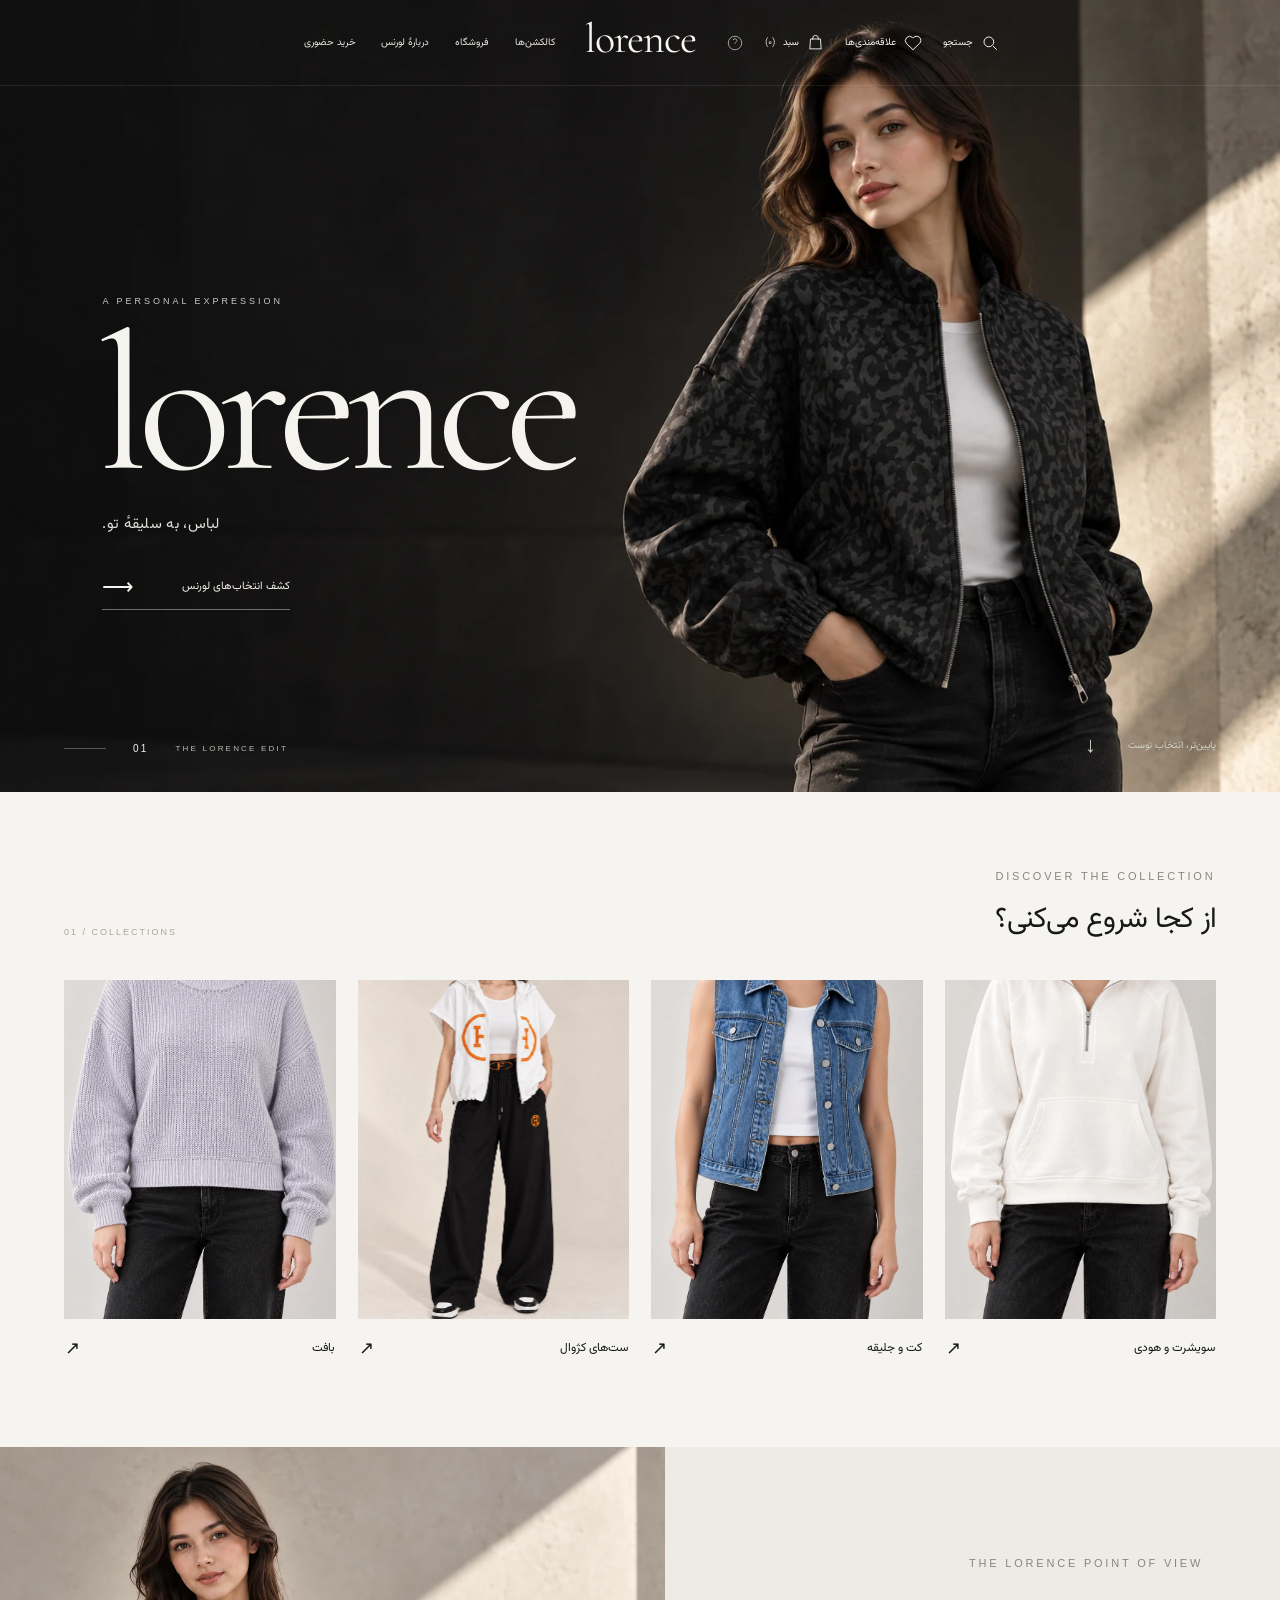
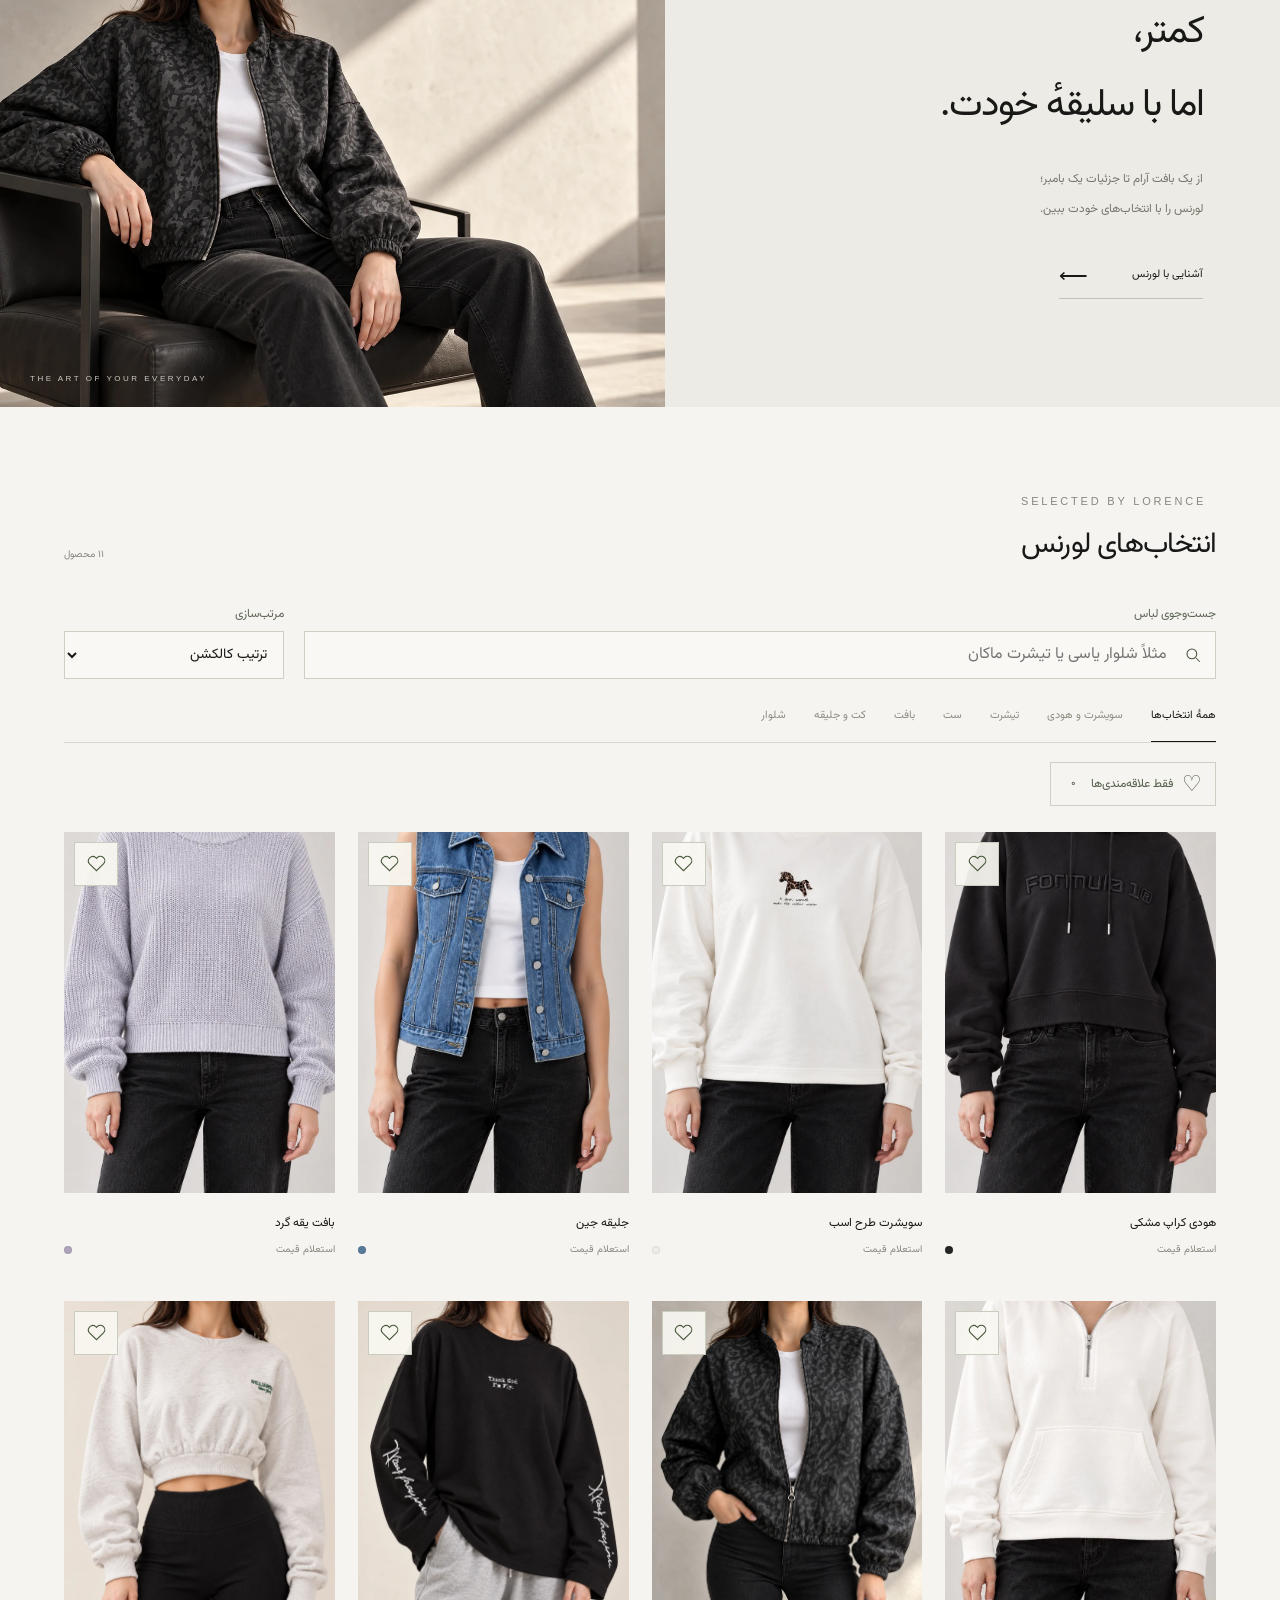
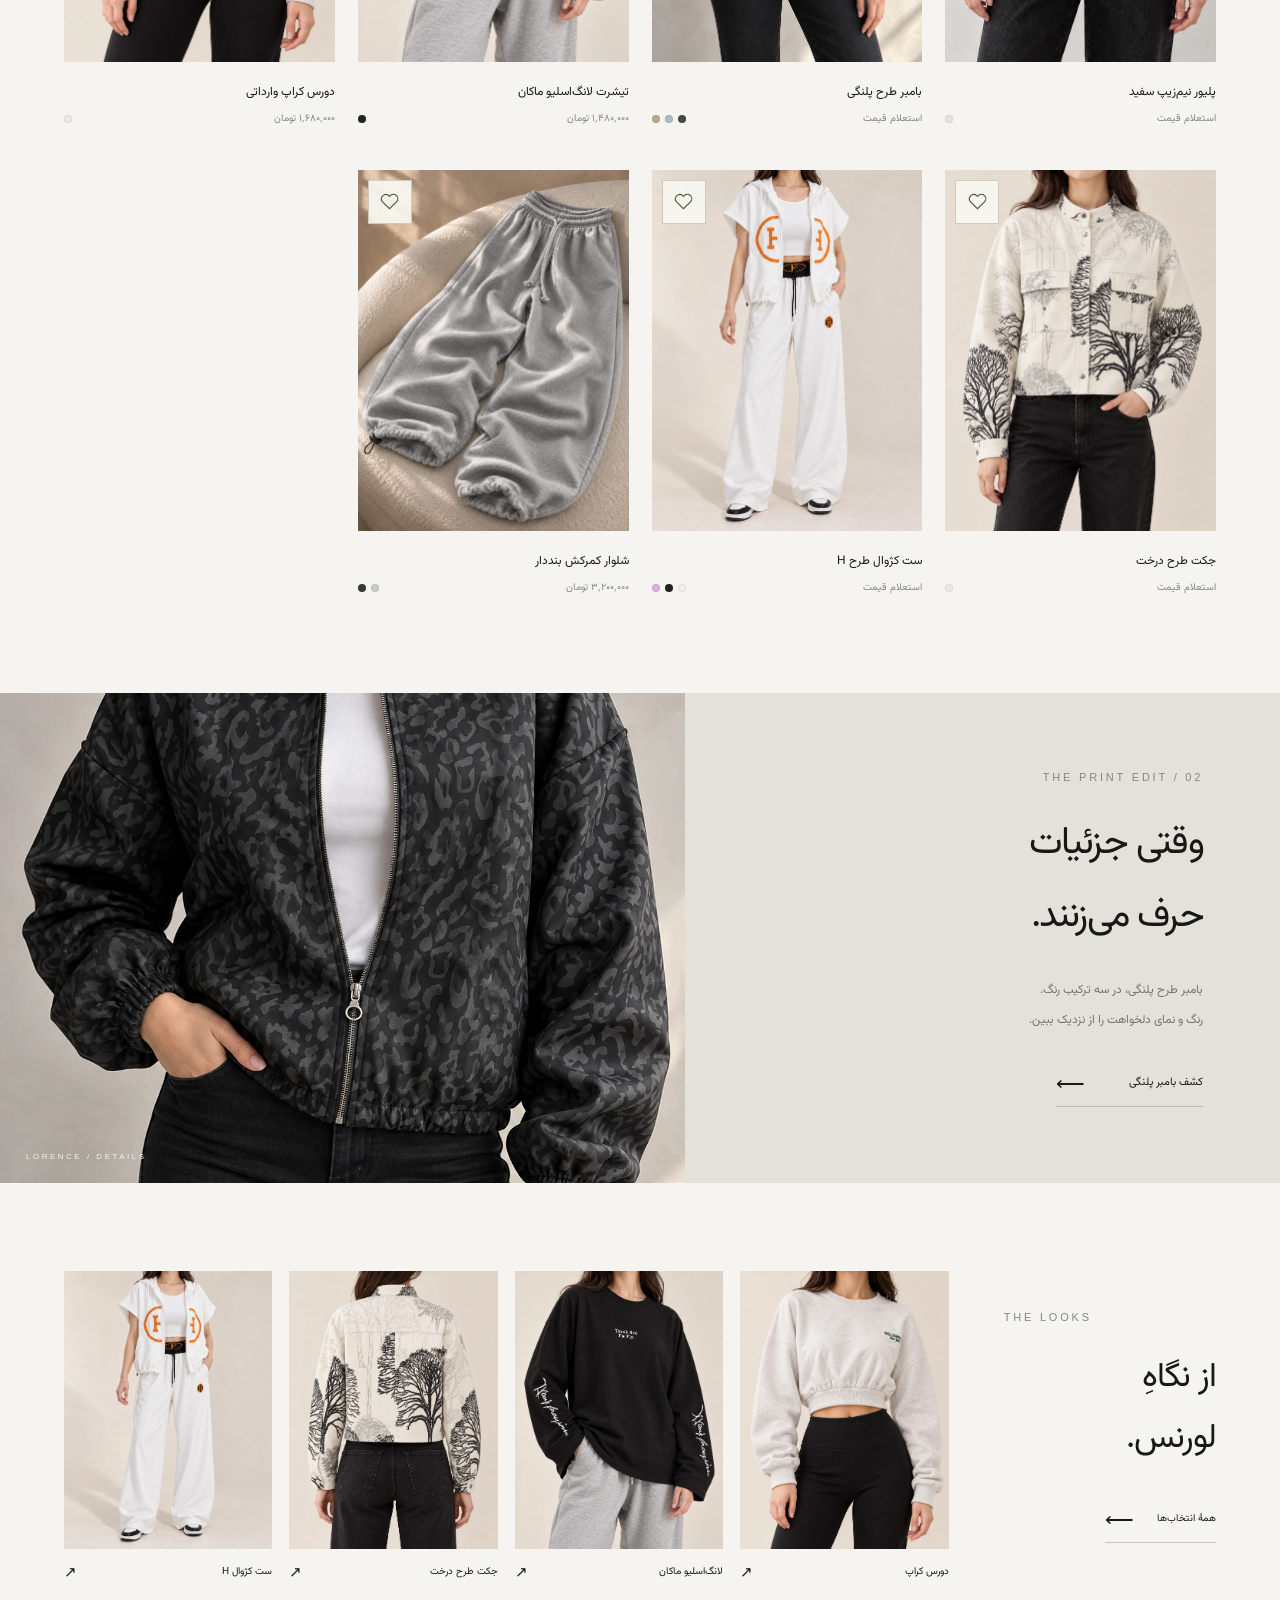
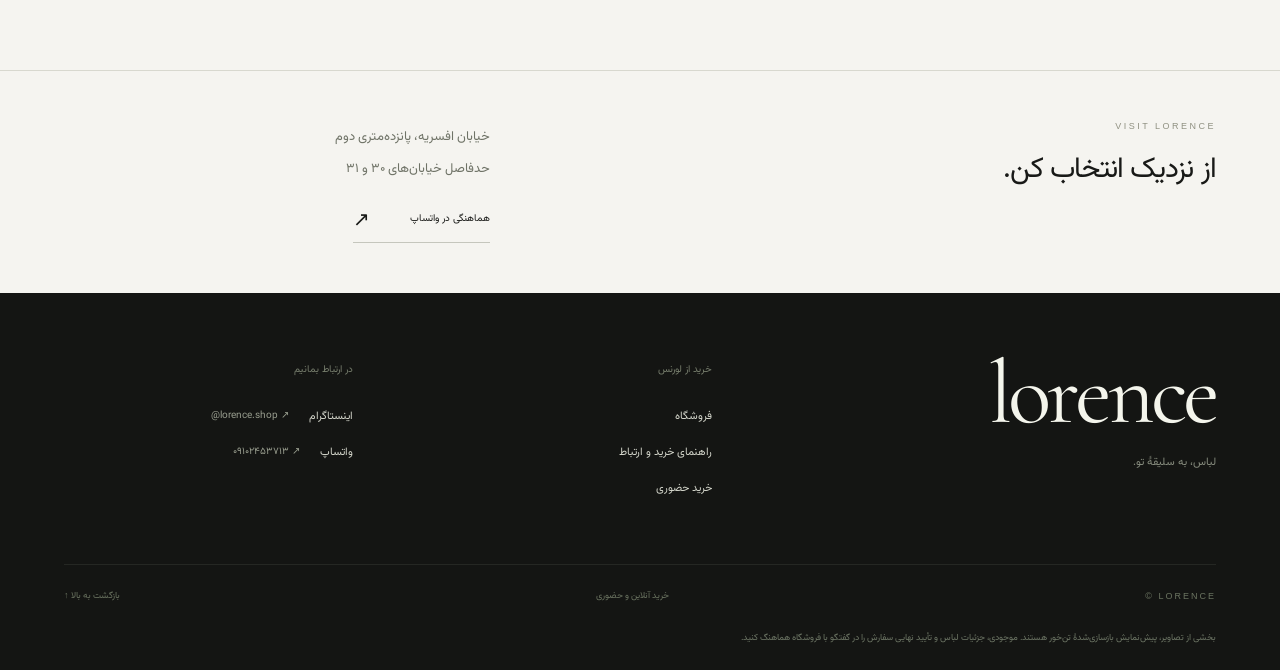
==== commit 0a971097: "Create editorial sofa photographs for both trouser colors" ====
--- a/public/index.html
+++ b/public/index.html
@@ -357,7 +357,7 @@
   if (activeProduct) toggleFavorite(activeProduct[7].id, 'product');
 };
 const imageView={
- 'drawstring-trousers-light-flatlay.webp':'چیدمان رنگ روشن', 'drawstring-trousers-dark-flatlay.webp':'چیدمان رنگ تیره',
+ 'drawstring-trousers-light-editorial-v2.webp':'چیدمان رنگ روشن', 'drawstring-trousers-dark-editorial-v2.webp':'چیدمان رنگ تیره',
  'makan-clean-front.webp':'نمای جلو', 'makan-clean-detail.webp':'جزئیات چاپ و بافت',
  'crop-clean-front.webp':'نمای جلو', 'crop-clean-detail.webp':'جزئیات لباس',
  'tree-clean-front.webp':'نمای جلو', 'tree-clean-back.webp':'نمای پشت',
@@ -377,7 +377,7 @@
  document.querySelector('.mainpic').classList.toggle('bomber',p[7]?.id==='bomber-leopard');
  document.querySelector('.colors').innerHTML='';document.querySelector('#colorLabel').textContent='';
  const previewNote=document.querySelector('#productPreviewNote');
- previewNote.textContent=p[7]?.id==='drawstring-trousers'?'تصویر چیدمان شلوار در رنگ انتخابی.':'تصاویر، پیش‌نمایش بازسازی‌شدهٔ تن‌خور بر اساس مرجع لباس هستند.';
+ previewNote.textContent=p[7]?.id==='drawstring-trousers'?'تصویر بازسازی‌شدهٔ چیدمان شلوار در رنگ انتخابی.':'تصاویر، پیش‌نمایش بازسازی‌شدهٔ تن‌خور بر اساس مرجع لباس هستند.';
  let colors=p[7]?.colors;
  if(colors){colors.forEach((c,i)=>{const b=document.createElement('button');b.type='button';b.style.setProperty('--c',c.hex);b.setAttribute('aria-label',c.label);b.onclick=()=>{document.querySelectorAll('.colors button').forEach(t=>{t.classList.remove('selected');t.setAttribute('aria-pressed','false')});b.classList.add('selected');b.setAttribute('aria-pressed','true');activeColorLabel=c.label;document.querySelector('#colorLabel').textContent=(p[7]?.id==='h-set'?'ترکیب تصویر: ':'رنگ: ')+c.label+(p[7]?.id==='bomber-leopard'?' (نام موقت)':'');setGallery(c.files);updateProductAvailability()};document.querySelector('.colors').append(b);if(i===0)b.click()})}
  else setGallery(p[5]||[p[1]]);
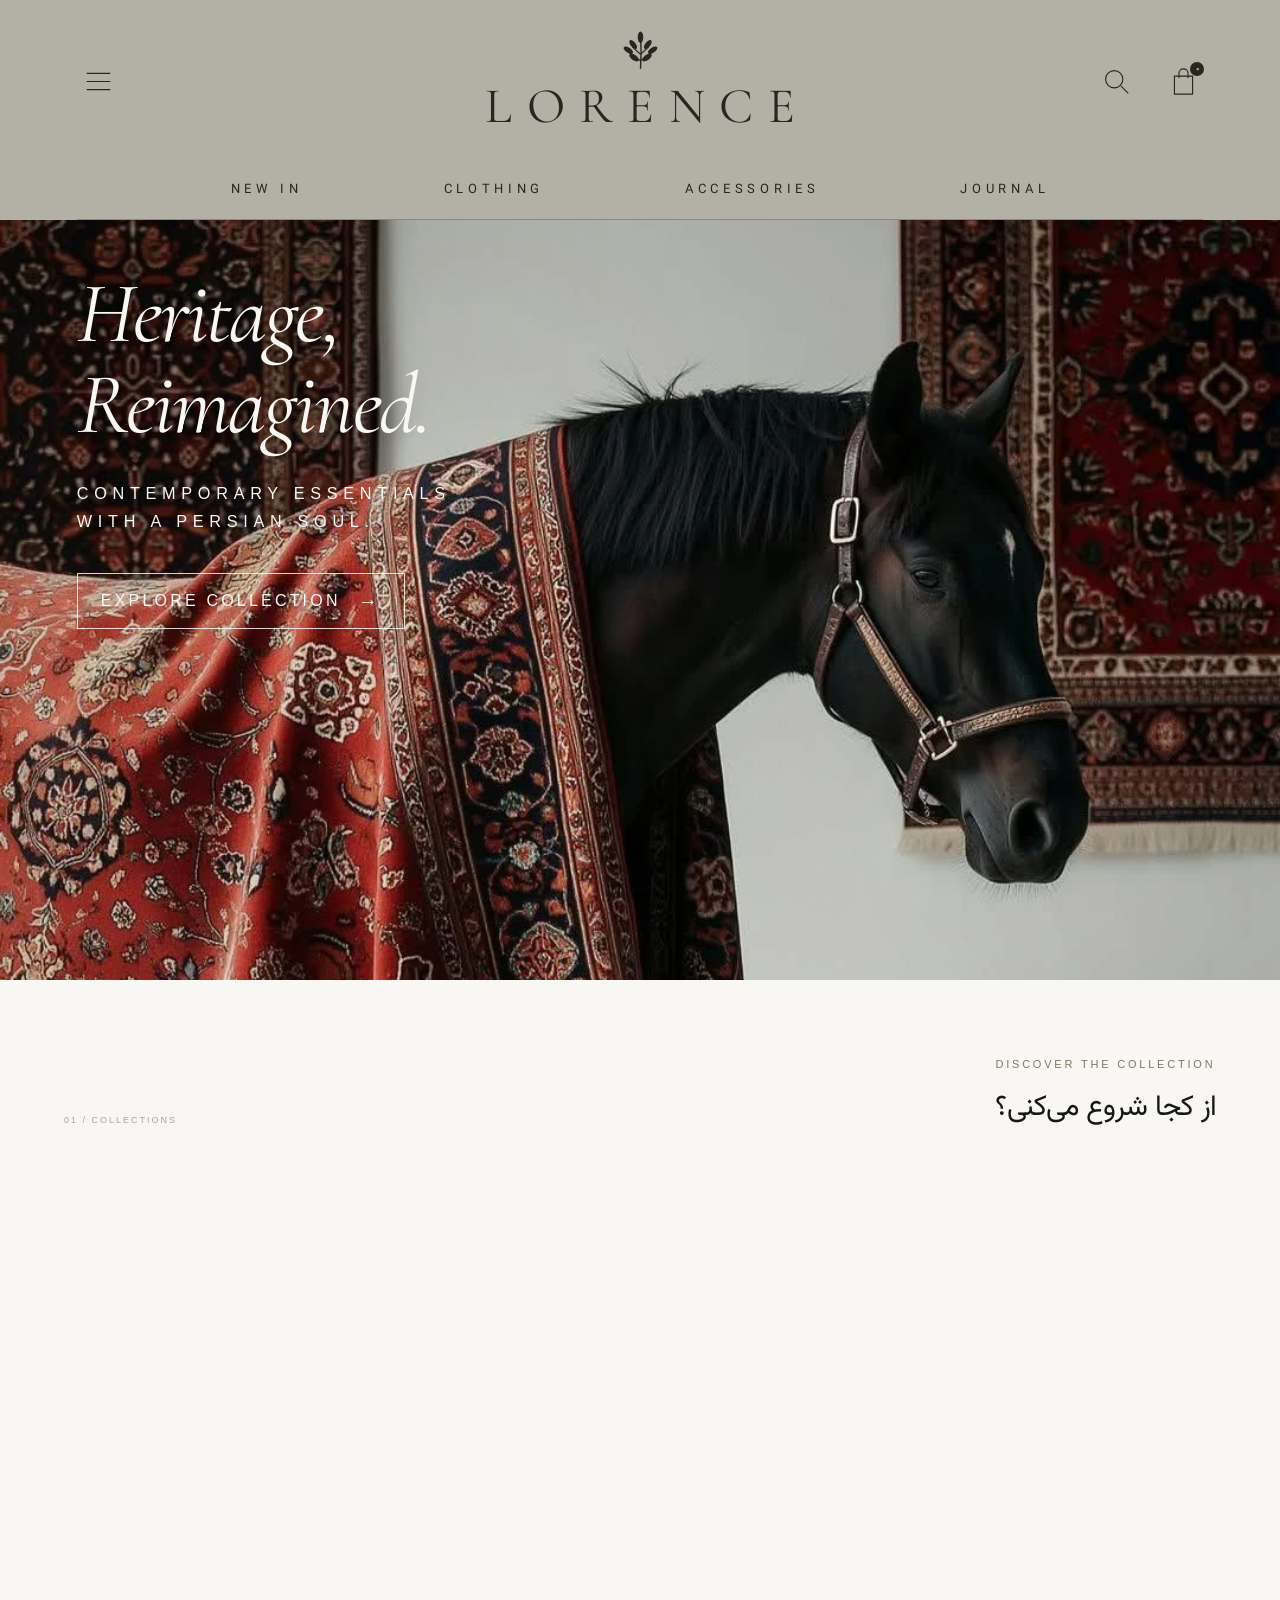
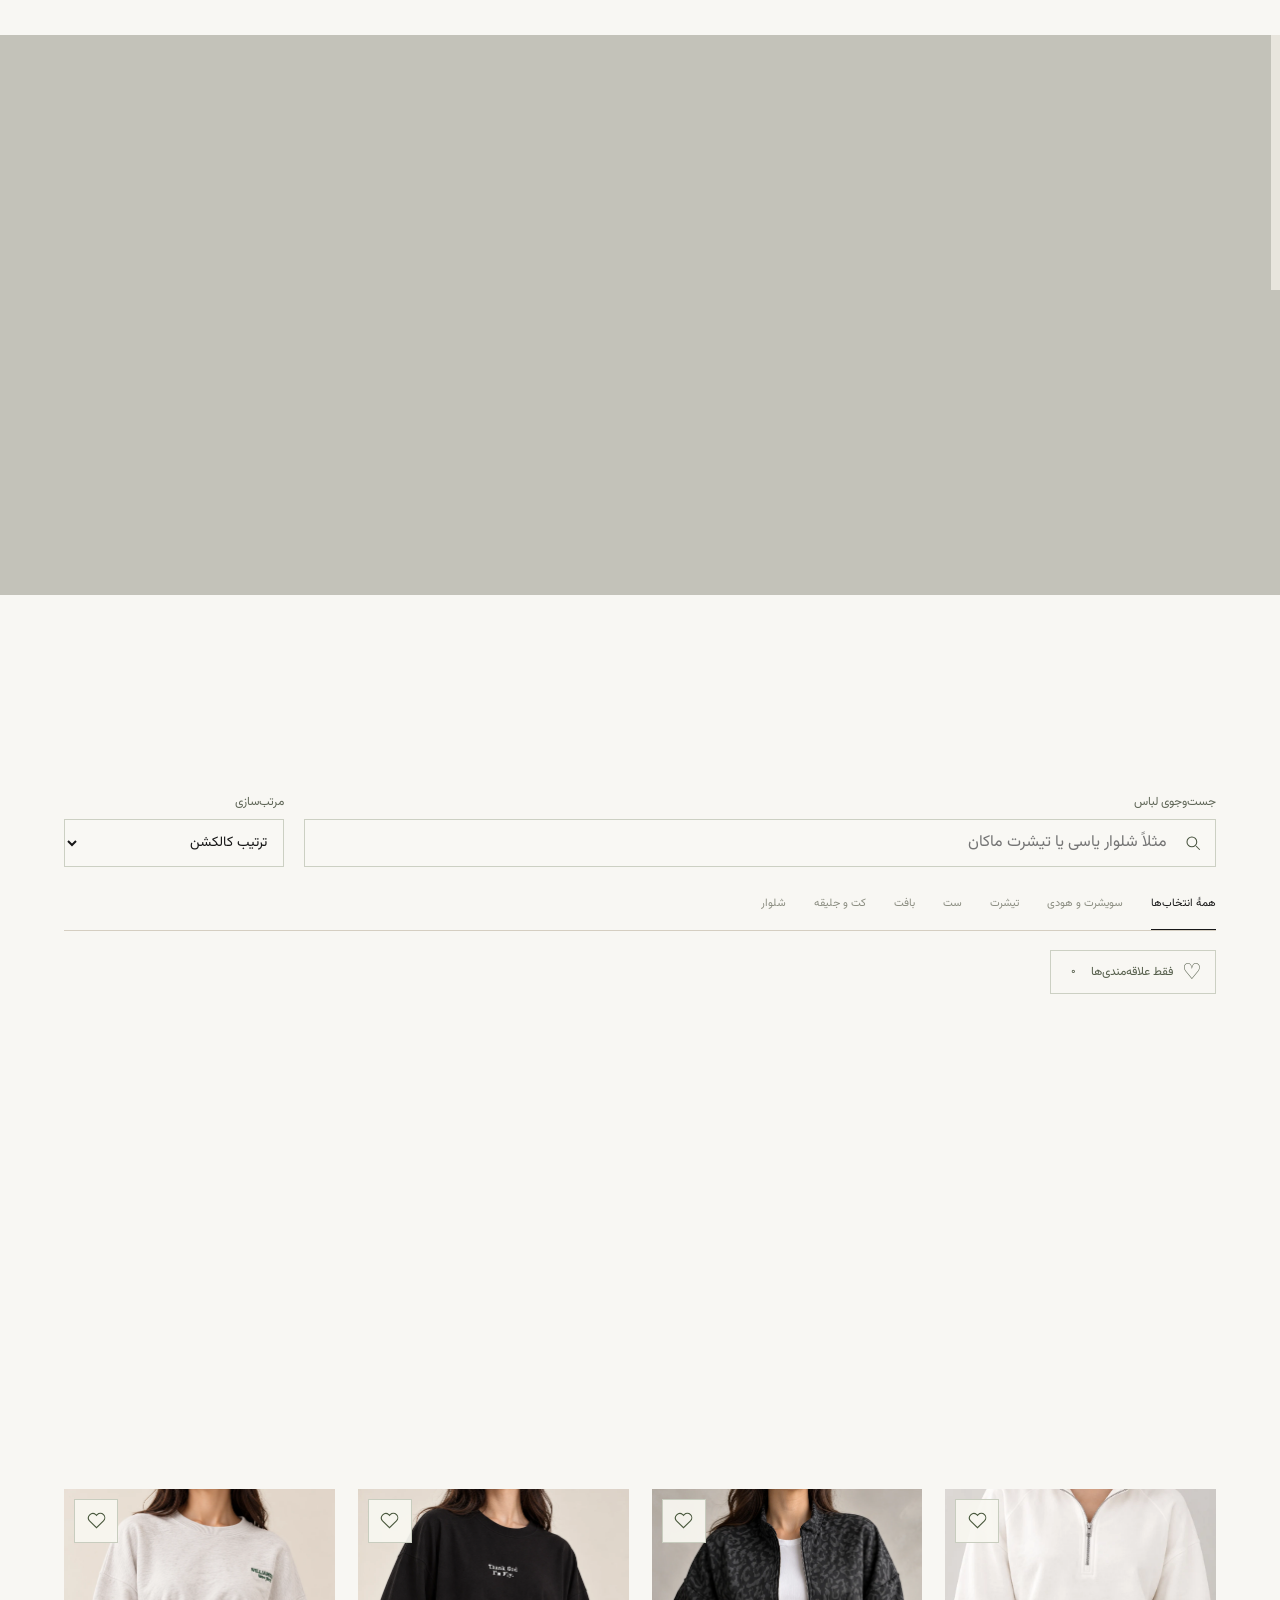
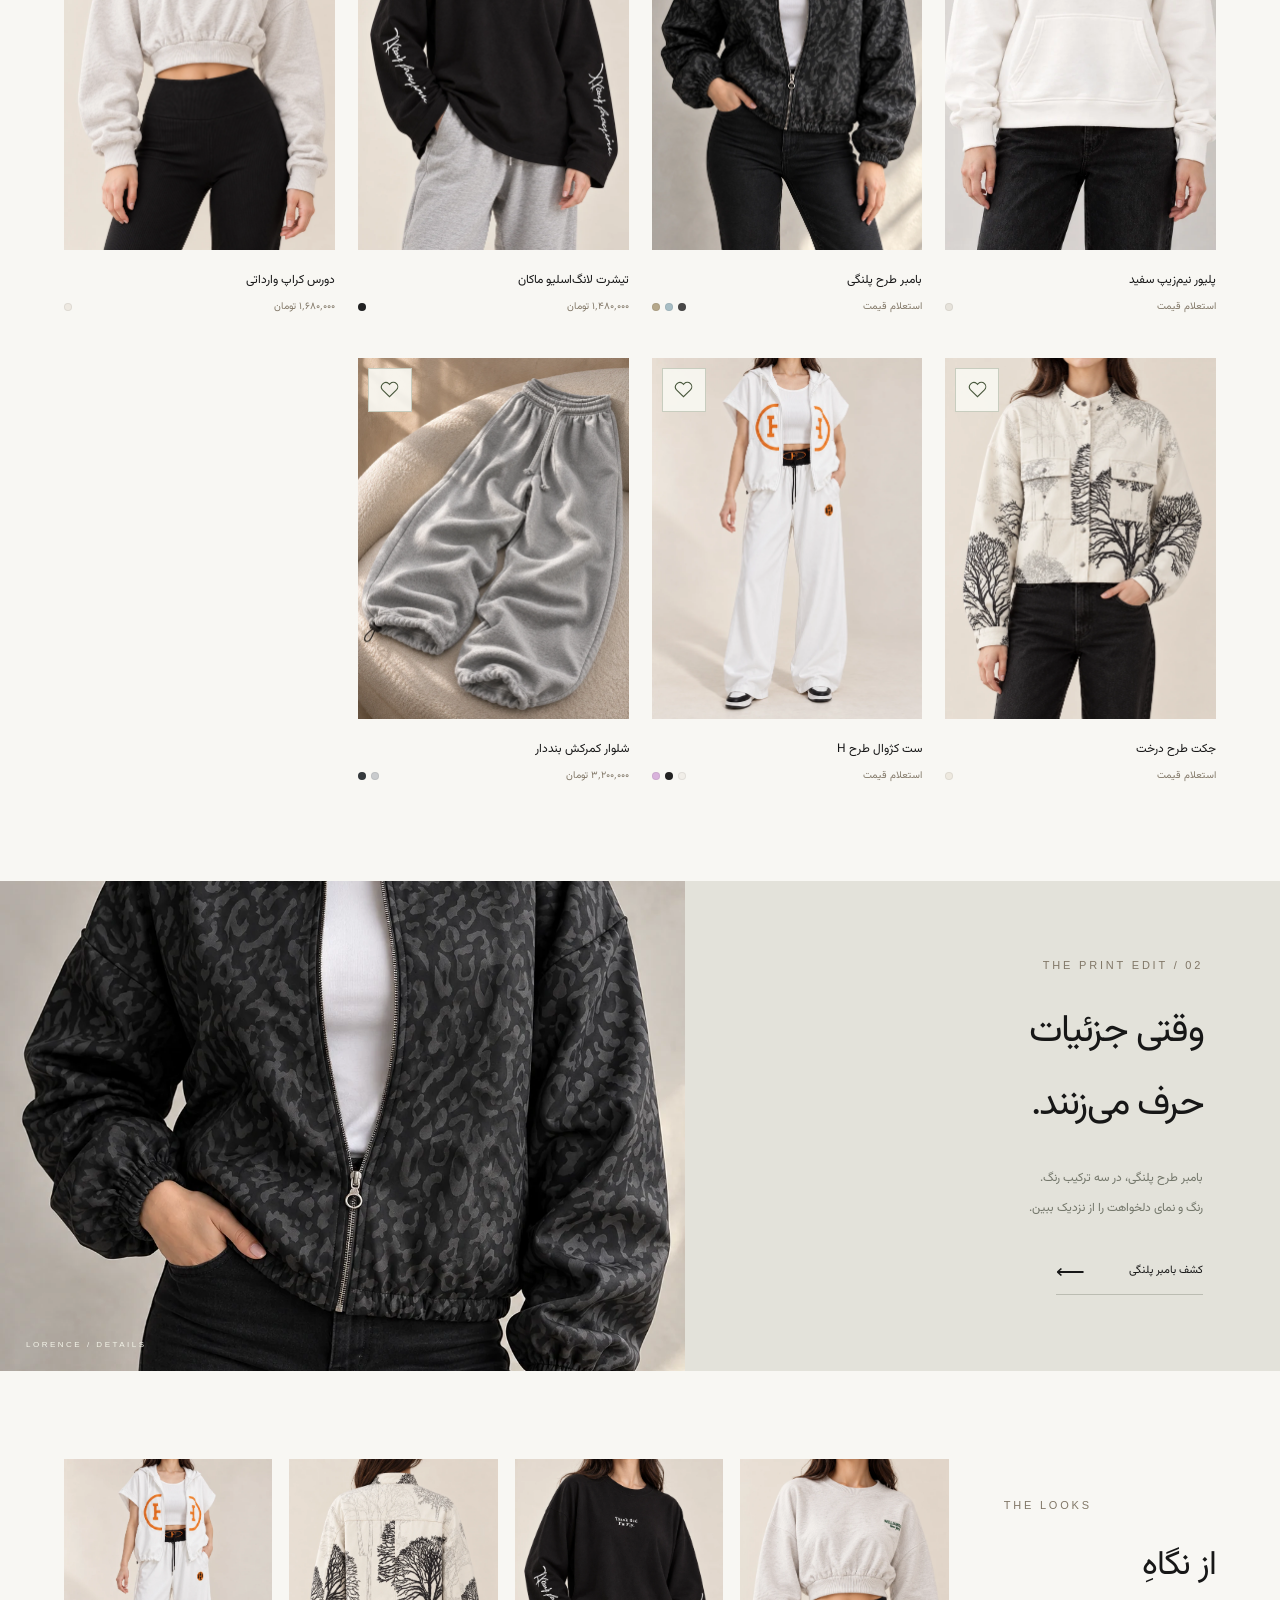
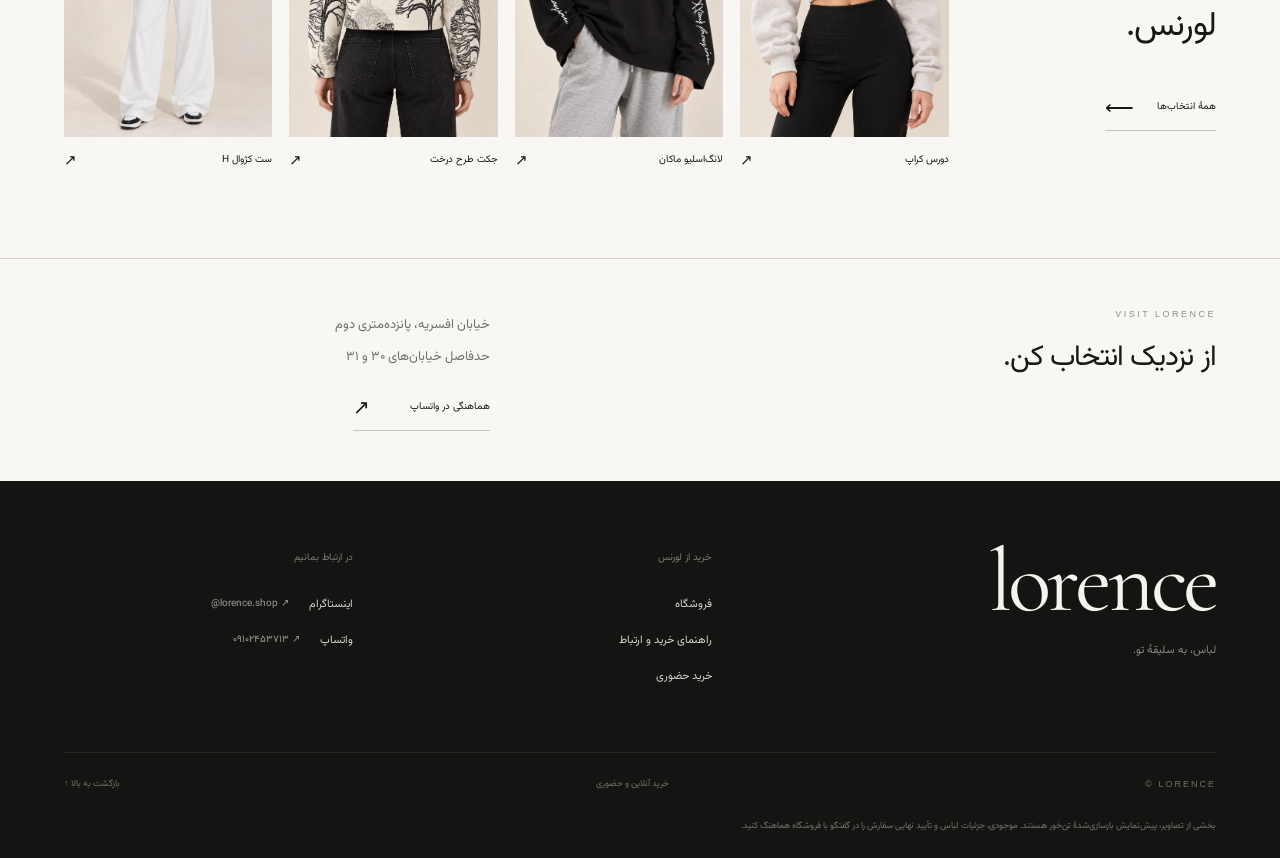
==== commit 98103915: "Prepare Heritage homepage redesign for local review" ====
--- a/public/index.html
+++ b/public/index.html
@@ -15,25 +15,21 @@
 </style>
 <link rel="stylesheet" href="request-flow.css">
 <link rel="stylesheet" href="editorial.css">
+<link rel="stylesheet" href="heritage.css">
 <a class="skip-link" href="#shop">رفتن به محصولات</a>
-<header class="site-header" id="siteHeader">
-  <nav aria-label="منوی اصلی"><a href="#discover">کالکشن‌ها</a><a href="#shop">فروشگاه</a><a href="guide.html">دربارهٔ لورنس</a><a href="#visit">خرید حضوری</a></nav>
-  <a class="logo" href="#" aria-label="لورنس، صفحهٔ اصلی">LORENCE</a>
+<header class="site-header heritage-header" id="siteHeader">
+  <button type="button" class="menu-button heritage-menu" id="menuOpen" aria-label="بازکردن منو"><svg viewBox="0 0 32 32" fill="none" stroke="currentColor" stroke-width="1.25" aria-hidden="true"><path d="M3 7h26M3 16h26M3 25h26"/></svg></button>
+  <a class="logo heritage-brand" href="#" aria-label="لورنس، صفحهٔ اصلی"><svg class="heritage-emblem" viewBox="0 0 48 50" fill="currentColor" aria-hidden="true"><path d="M24 47c1-14 1-27 0-41" fill="none" stroke="currentColor" stroke-width="1.7"/><ellipse cx="24" cy="8" rx="3.4" ry="7"/><ellipse cx="15" cy="17" rx="3.2" ry="6.5" transform="rotate(-38 15 17)"/><ellipse cx="33" cy="17" rx="3.2" ry="6.5" transform="rotate(38 33 17)"/><ellipse cx="9" cy="24" rx="3.1" ry="6.7" transform="rotate(-56 9 24)"/><ellipse cx="39" cy="24" rx="3.1" ry="6.7" transform="rotate(56 39 24)"/><ellipse cx="16" cy="33" rx="3.3" ry="6.8" transform="rotate(-54 16 33)"/><ellipse cx="32" cy="33" rx="3.3" ry="6.8" transform="rotate(54 32 33)"/><path d="M24 29 14 20m10 9 10-9m-10 17L10 27m14 10 14-10" fill="none" stroke="currentColor" stroke-width="1.4"/></svg><span>LORENCE</span></a>
   <div class="tools">
-    <button class="search-button" aria-label="جستجو" id="searchToggle" aria-controls="shopSearch"><svg viewBox="0 0 24 24" fill="none" stroke="currentColor" stroke-width="1.3" aria-hidden="true"><circle cx="10.5" cy="10.5" r="6.5"/><path d="m16 16 5 5"/></svg><span class="tool-caption">جستجو</span></button>
-    <button type="button" class="favorites-button" id="favoritesOpen" aria-label="دیدن علاقه‌مندی‌ها" aria-controls="grid"><svg viewBox="0 0 24 24" fill="none" stroke="currentColor" stroke-width="1.3" aria-hidden="true"><path d="M20.8 4.6a5.6 5.6 0 0 0-7.9 0l-.9.9-.9-.9a5.6 5.6 0 0 0-7.9 7.9L12 21l8.8-8.5a5.6 5.6 0 0 0 0-7.9Z"/></svg><span class="tool-caption">علاقه‌مندی‌ها</span><span id="favoritesCount" class="favorites-count" aria-hidden="true" hidden></span></button>
-    <button class="bag-button" id="basketOpen" aria-label="سبد انتخاب‌ها، ۰ مورد"><svg viewBox="0 0 24 24" fill="none" stroke="currentColor" stroke-width="1.3" aria-hidden="true"><path d="M5 7h14l1 14H4L5 7Z"/><path d="M8 8V6a4 4 0 0 1 8 0v2"/></svg><span class="tool-caption">سبد</span><span class="basket-count" id="basketCount">۰</span></button>
-    <button class="help-button" aria-label="راهنمای درخواست" id="guide"><svg viewBox="0 0 24 24" fill="none" stroke="currentColor" stroke-width="1.3" aria-hidden="true"><circle cx="12" cy="12" r="9"/><path d="M9.5 8a2.6 2.6 0 0 1 5 .8c0 2-2.5 2.1-2.5 4.2m0 3v.1"/></svg></button>
-    <button class="menu-button" id="menuOpen" aria-label="بازکردن منو"><svg viewBox="0 0 24 24" fill="none" stroke="currentColor" stroke-width="1.3" aria-hidden="true"><path d="M3 7h18M3 16h18"/></svg></button>
+    <button type="button" class="search-button" aria-label="جستجو" id="searchToggle" aria-controls="shopSearch"><svg viewBox="0 0 32 32" fill="none" stroke="currentColor" stroke-width="1.25" aria-hidden="true"><circle cx="13.5" cy="13.5" r="9.5"/><path d="m21 21 8 8"/></svg></button>
+    <button type="button" class="bag-button" id="basketOpen" aria-label="سبد انتخاب‌ها، ۰ مورد"><svg viewBox="0 0 32 32" fill="none" stroke="currentColor" stroke-width="1.25" aria-hidden="true"><path d="M6 10h20v20H6Z"/><path d="M11 12V7a5 5 0 0 1 10 0v5"/></svg><span class="basket-count" id="basketCount">۰</span></button>
   </div>
+  <nav class="heritage-navigation" aria-label="منوی اصلی" lang="en" dir="ltr"><a href="#shop" data-collection-view="new">NEW IN</a><a href="#discover" data-collection-view="clothing">CLOTHING</a><a href="#shop" data-collection-view="accessories">ACCESSORIES</a><a href="#lorenceJournal">JOURNAL</a></nav>
 </header>
 <main>
-  <section class="hero" aria-labelledby="heroTitle">
-    <div class="photo"><img src="assets/lorence-campaign-hero.webp" alt="کمپین تصویری لورنس با لباس مشکی و نور معماری" fetchpriority="high" decoding="async"></div>
-    <div class="hero-copy"><span class="eyebrow">A PERSONAL EXPRESSION</span><h1 id="heroTitle">LORENCE</h1><p>لباس، به سلیقهٔ تو.</p><a class="hero-link" href="#discover">کشف انتخاب‌های لورنس <span aria-hidden="true">⟶</span></a></div>
-    <div class="hero-edition" aria-hidden="true"><span>01</span><span>THE LORENCE EDIT</span></div>
-    <a class="scroll-cue" href="#discover"><span>پایین‌تر، انتخاب توست</span><span aria-hidden="true">↓</span></a>
-    <div class="hero-side" aria-hidden="true">LORENCE / IN FOCUS</div>
+  <section class="hero heritage-hero" aria-labelledby="heroTitle">
+    <div class="photo"><picture><source type="image/webp" srcset="assets/lorence-heritage-horse-720.webp 720w, assets/lorence-heritage-horse.webp 1080w" sizes="100vw"><img src="assets/lorence-heritage-horse.webp" width="1080" height="2395" alt="اسب مشکی با پارچهٔ طرح فرش ایرانی در گالری روشن؛ تصویر کمپین لورنس" fetchpriority="high" decoding="async"></picture></div>
+    <div class="hero-copy" lang="en" dir="ltr"><h1 id="heroTitle">Heritage,<br>Reimagined.</h1><p>CONTEMPORARY ESSENTIALS<br>WITH A PERSIAN SOUL.</p><a class="hero-link" href="#shop" data-collection-view="new">EXPLORE COLLECTION <span aria-hidden="true">→</span></a></div>
   </section>
 
   <section class="section discovery" id="discover" aria-labelledby="discoverTitle">
@@ -46,7 +42,7 @@
     </div>
   </section>
 
-  <section class="story-section" aria-labelledby="storyTitle" data-reveal>
+  <section class="story-section" id="lorenceJournal" aria-labelledby="storyTitle" data-reveal>
     <figure class="story-photo"><img src="assets/lorence-campaign-story.webp" alt="قاب مجله‌ای از استایل لورنس" loading="lazy" decoding="async"><figcaption>THE ART OF YOUR EVERYDAY</figcaption></figure>
     <div class="story-copy"><span class="eyebrow muted">THE LORENCE POINT OF VIEW</span><h2 id="storyTitle">کمتر،<br>اما با سلیقهٔ خودت.</h2><p>از یک بافت آرام تا جزئیات یک بامبر؛<br>لورنس را با انتخاب‌های خودت ببین.</p><a class="text-link" href="guide.html">آشنایی با لورنس <span aria-hidden="true">⟵</span></a></div>
   </section>
@@ -138,7 +134,7 @@
 <p class="flow-privacy">اطلاعات این فرم فقط به متن درخواست اضافه می‌شود؛ سایت آن را ذخیره نمی‌کند. متن را خودتان برای فروشگاه ارسال می‌کنید و این مرحله ثبت یا تأیید سفارش نیست.</p>
 </div>
 </dialog>
-<dialog class="mobile-menu" id="mobileMenu" aria-labelledby="menuTitle"><button class="close" id="menuClose" aria-label="بستن منو">×</button><h2 id="menuTitle">لورنس</h2><a href="#">خانه</a><a href="#shop">فروشگاه</a><a href="#collection">کالکشن</a><a href="#visit">خرید حضوری</a><a href="guide.html">راهنمای خرید</a><a href="https://www.instagram.com/lorence.shop/" target="_blank" rel="noopener">اینستاگرام لورنس ↗</a></dialog><div id="basketToast" class="toast" role="status" aria-live="polite" hidden></div>
+<dialog class="mobile-menu" id="mobileMenu" aria-labelledby="menuTitle"><button class="close" id="menuClose" aria-label="بستن منو">×</button><h2 id="menuTitle">لورنس</h2><a href="#">خانه</a><a href="#shop" data-collection-view="new">تازه‌های لورنس</a><a href="#discover">دسته‌بندی لباس‌ها</a><a href="#lorenceJournal">نگاه لورنس</a><button type="button" class="menu-action" id="favoritesOpen" aria-label="دیدن علاقه‌مندی‌ها" aria-controls="grid">علاقه‌مندی‌ها <span id="favoritesCount" class="favorites-count" aria-hidden="true" hidden></span></button><a href="#visit">خرید حضوری</a><a href="guide.html">راهنمای خرید</a><button type="button" class="menu-action" id="guide">راهنمای درخواست خرید</button><a href="https://www.instagram.com/lorence.shop/" target="_blank" rel="noopener">اینستاگرام لورنس ↗</a></dialog><div id="basketToast" class="toast" role="status" aria-live="polite" hidden></div>
 <script src="request-details.js"></script>
 <script src="catalog.js"></script><script src="catalog-schema.js"></script>
 <script>
@@ -472,4 +468,5 @@
 </script>
 <script src="request-flow.js"></script>
 <script src="editorial.js"></script>
+<script src="heritage.js"></script>
 </html>
--- a/public/heritage.css
+++ b/public/heritage.css
@@ -0,0 +1,55 @@
+@font-face{font-family:Cormorant;src:url('assets/fonts/CormorantGaramond-Italic.woff2') format('woff2');font-style:italic;font-weight:400;font-display:swap}
+:root{--paper:#f8f7f3;--ink:#171717;--muted:#817767;--line:#d5cec1;--wash:#e8e5dd;--heritage-red:#873b31;--heritage-gold:#a18b70;--heritage-inset:6%;--heritage-header:clamp(185px,20.81vw,270px)}
+body{background:var(--paper)}
+.site-header.heritage-header{position:absolute;inset:0 0 auto;height:var(--heritage-header);padding:0 var(--heritage-inset);display:grid;grid-template-columns:1fr auto 1fr;grid-template-rows:minmax(0,1fr) 58px;grid-template-areas:'menu logo tools' 'nav nav nav';gap:0;color:#28271f;background:none;border:0;backdrop-filter:none;transition:none}
+.heritage-header.is-scrolled{position:absolute;background:none;border:0;backdrop-filter:none}
+.heritage-header .heritage-brand{grid-area:logo;display:flex;flex-direction:column;align-items:center;justify-content:center;gap:10px;padding:0;align-self:center;color:inherit;text-transform:uppercase;font:400 clamp(34px,3.9vw,54px)/1 var(--font-display);letter-spacing:.29em;white-space:nowrap}
+.heritage-brand>span{margin-inline-end:-.29em}
+.heritage-header .heritage-emblem{width:39px;height:42px;flex:none;letter-spacing:normal}
+.heritage-header .heritage-menu{grid-area:menu;align-self:center;justify-self:start;width:44px;height:44px;padding:6px 5px;background:none;border:0;color:inherit;display:inline-flex;align-items:center;justify-content:center}
+.heritage-menu svg{width:29px;height:29px}
+.heritage-header .tools{grid-area:tools;align-self:center;justify-self:end;justify-content:flex-end;direction:ltr;gap:27px}
+.heritage-header .tools button{color:inherit;width:40px;height:44px;padding:6px;display:inline-flex;align-items:center;justify-content:center;background:none;border:0}
+.heritage-header .tools svg,.heritage-header .tools .bag-button svg{width:29px;height:29px}
+.heritage-header .tools .bag-button{position:relative}
+.heritage-header .basket-count{position:absolute;top:3px;right:-1px;background:#28271f;color:#e8e5dd;min-width:14px;width:14px;height:14px;line-height:14px;font:8px/14px var(--font-fa);opacity:1;border-radius:50%;display:inline-block;text-align:center}
+.heritage-header .basket-count:before,.heritage-header .basket-count:after{content:none}
+.heritage-header .heritage-navigation{grid-area:nav;display:flex;align-items:center;justify-content:space-evenly;direction:ltr;gap:24px;font:400 13px/1.5 Arial,sans-serif;letter-spacing:.36em;border-bottom:1px solid #3f392b55;padding:0 4%;height:100%}
+.heritage-header .heritage-navigation a{padding:19px 8px;color:inherit;direction:ltr}
+.heritage-navigation a:after{height:1px;bottom:13px;background:#873b31}
+.heritage-hero{height:clamp(980px,133.33333vw,1600px);min-height:0;max-height:none;background:#999a8e;color:#f8f7f3;direction:ltr;isolation:isolate}
+.heritage-hero .photo{inset:0;width:100%;height:100%;z-index:-2}
+.heritage-hero .photo picture{display:block;width:100%;height:100%}
+.heritage-hero .photo img{position:absolute;inset:0;width:100%;height:100%;object-fit:cover;object-position:center 18%;transform:none}
+.heritage-hero .photo:after{content:'';background:linear-gradient(90deg,#241b1424,transparent 55%);inset:var(--heritage-header) 0 0;pointer-events:none}
+.heritage-hero .hero-copy{left:var(--heritage-inset);top:27.3%;bottom:auto;width:min(58%,720px);text-align:left;direction:ltr}
+.heritage-hero h1{margin:0 0 28px;padding:0;font:italic 400 clamp(66px,6.75vw,124px)/1.06 var(--font-display);letter-spacing:-.025em;text-transform:none;color:#f8f7f3;text-shadow:0 1px 16px #17110c0d}
+.heritage-hero .hero-copy p{font:400 clamp(11px,1.27vw,17px)/1.75 Arial,sans-serif;letter-spacing:.35em;direction:ltr;text-align:left;color:#f8f7f3;margin:0 0 37px}
+.heritage-hero .hero-link{font:400 clamp(10px,1.27vw,16px)/1.4 Arial,sans-serif;letter-spacing:.2em;display:inline-flex;align-items:center;justify-content:center;direction:ltr;gap:17px;padding:16px 23px;border:1px solid #f8f7f3d9;min-height:50px;color:#f8f7f3;background:transparent;transition:background .25s,color .25s}
+.heritage-hero .hero-link span{font:20px/1 Arial,sans-serif;transition:none}
+.heritage-hero .hero-link:hover{background:#f8f7f3;color:#28271f;border-color:#f8f7f3}
+.heritage-hero .hero-link:hover span{transform:none}
+.discovery{background:var(--paper)}
+.discovery .round{background:var(--wash)}
+.story-section{background:#e8e5dd}
+.story-copy .eyebrow{color:#817767}
+.story-copy h2{color:#25221c}
+.mobile-menu{background:#e8e5dd;color:#28271f}
+.mobile-menu .close{background:none;color:#28271f;border-color:#a18b7066}
+.mobile-menu a,.mobile-menu .menu-action{border-bottom:1px solid #a18b704d}
+.mobile-menu .menu-action{display:flex;width:100%;justify-content:space-between;align-items:center;padding:18px 0;font-size:15px;line-height:1.8;color:inherit;background:none;border-width:0 0 1px;text-align:right}
+.mobile-menu:after{color:#817767;content:'LORENCE / HERITAGE IN MOTION'}
+.mobile-menu .favorites-count{font-size:12px}
+@media(min-width:1600px){.heritage-hero .hero-copy{left:var(--heritage-inset);top:27.3%;bottom:auto}.heritage-hero h1{font-size:124px}.heritage-hero .photo img{object-position:center 18%}}
+@media(max-width:1100px){.site-header.heritage-header{padding:0 var(--heritage-inset);height:var(--heritage-header);grid-template-areas:'menu logo tools' 'nav nav nav';grid-template-columns:1fr auto 1fr;grid-template-rows:minmax(0,1fr) 52px}.heritage-header .tools{grid-area:tools;justify-content:flex-end;gap:22px}.heritage-header .heritage-navigation{display:flex;font-size:12px;letter-spacing:.3em}.heritage-hero .hero-copy{left:var(--heritage-inset);top:27.3%;width:65%}.heritage-hero h1{font-size:6.75vw}.heritage-hero .photo img{object-position:center 18%}.heritage-hero .hero-copy p{font-size:1.27vw}}
+@media(max-width:760px){:root{--heritage-header:153px;--heritage-inset:6%}.site-header.heritage-header{height:var(--heritage-header);grid-template-rows:106px 47px}.heritage-header .heritage-brand{font-size:28px;letter-spacing:.2em;gap:7px}.heritage-brand>span{margin-inline-end:-.2em}.heritage-header .heritage-emblem{width:24px;height:28px}.heritage-header .heritage-menu{width:36px;height:44px;padding:7px 4px}.heritage-menu svg{width:24px;height:24px}.heritage-header .tools{gap:9px}.heritage-header .tools button{padding:6px 2px;width:29px;height:44px}.heritage-header .tools svg,.heritage-header .tools .bag-button svg{width:23px;height:25px}.heritage-header .basket-count{right:-2px;top:4px;width:12px;min-width:12px;height:12px;font-size:7px;line-height:12px}.heritage-header .heritage-navigation{padding:0;gap:9px;justify-content:space-between;font-size:9px;letter-spacing:.17em}.heritage-header .heritage-navigation a{padding:15px 0}.heritage-navigation a:after{bottom:9px}.heritage-hero{height:max(780px,180vw);max-height:none;min-height:0}.heritage-hero .photo img{object-position:67% 14%}.heritage-hero .photo:after{background:linear-gradient(90deg,#211b1429,transparent 77%)}.heritage-hero .hero-copy{left:var(--heritage-inset);top:26%;bottom:auto;width:88%}.heritage-hero h1{font-size:clamp(44px,8.5vw,64px);line-height:1.04;margin:0 0 20px;letter-spacing:-.035em}.heritage-hero .hero-copy p{font-size:8px;line-height:1.9;letter-spacing:.24em;margin-bottom:24px}.heritage-hero .hero-link{font-size:8px;letter-spacing:.16em;min-height:44px;padding:12px 15px;gap:13px}.heritage-hero .hero-link span{font-size:17px}.mobile-menu .menu-action{font-size:14px}}
+@media(max-width:380px){.heritage-header .heritage-brand{font-size:25px}.heritage-header .tools{gap:6px}.heritage-header .heritage-navigation{font-size:8px;letter-spacing:.15em}.heritage-hero .hero-copy{left:var(--heritage-inset);top:26%}.heritage-hero h1{font-size:44px}}
+@media(prefers-reduced-motion:reduce){.heritage-hero .hero-link{transition:none}}
+
+@media(min-width:761px) and (max-width:900px){.heritage-hero .photo img{object-position:center 15%}}
+@media(max-width:760px){.heritage-hero{height:max(890px,220vw)}.heritage-hero .photo{top:0;height:100%}.heritage-hero .photo img{object-position:center top}.heritage-hero .hero-copy{top:24%}}
+
+@media(min-width:1101px){:root{--heritage-header:220px}.heritage-hero{height:max(980px,100svh)}.heritage-hero .photo img{object-position:center 30%}}
+@media(min-width:1600px){.heritage-hero .photo img{object-position:center 34%}}
+
+@media(min-width:1101px){.site-header.heritage-header{background:#b3b1a6}}
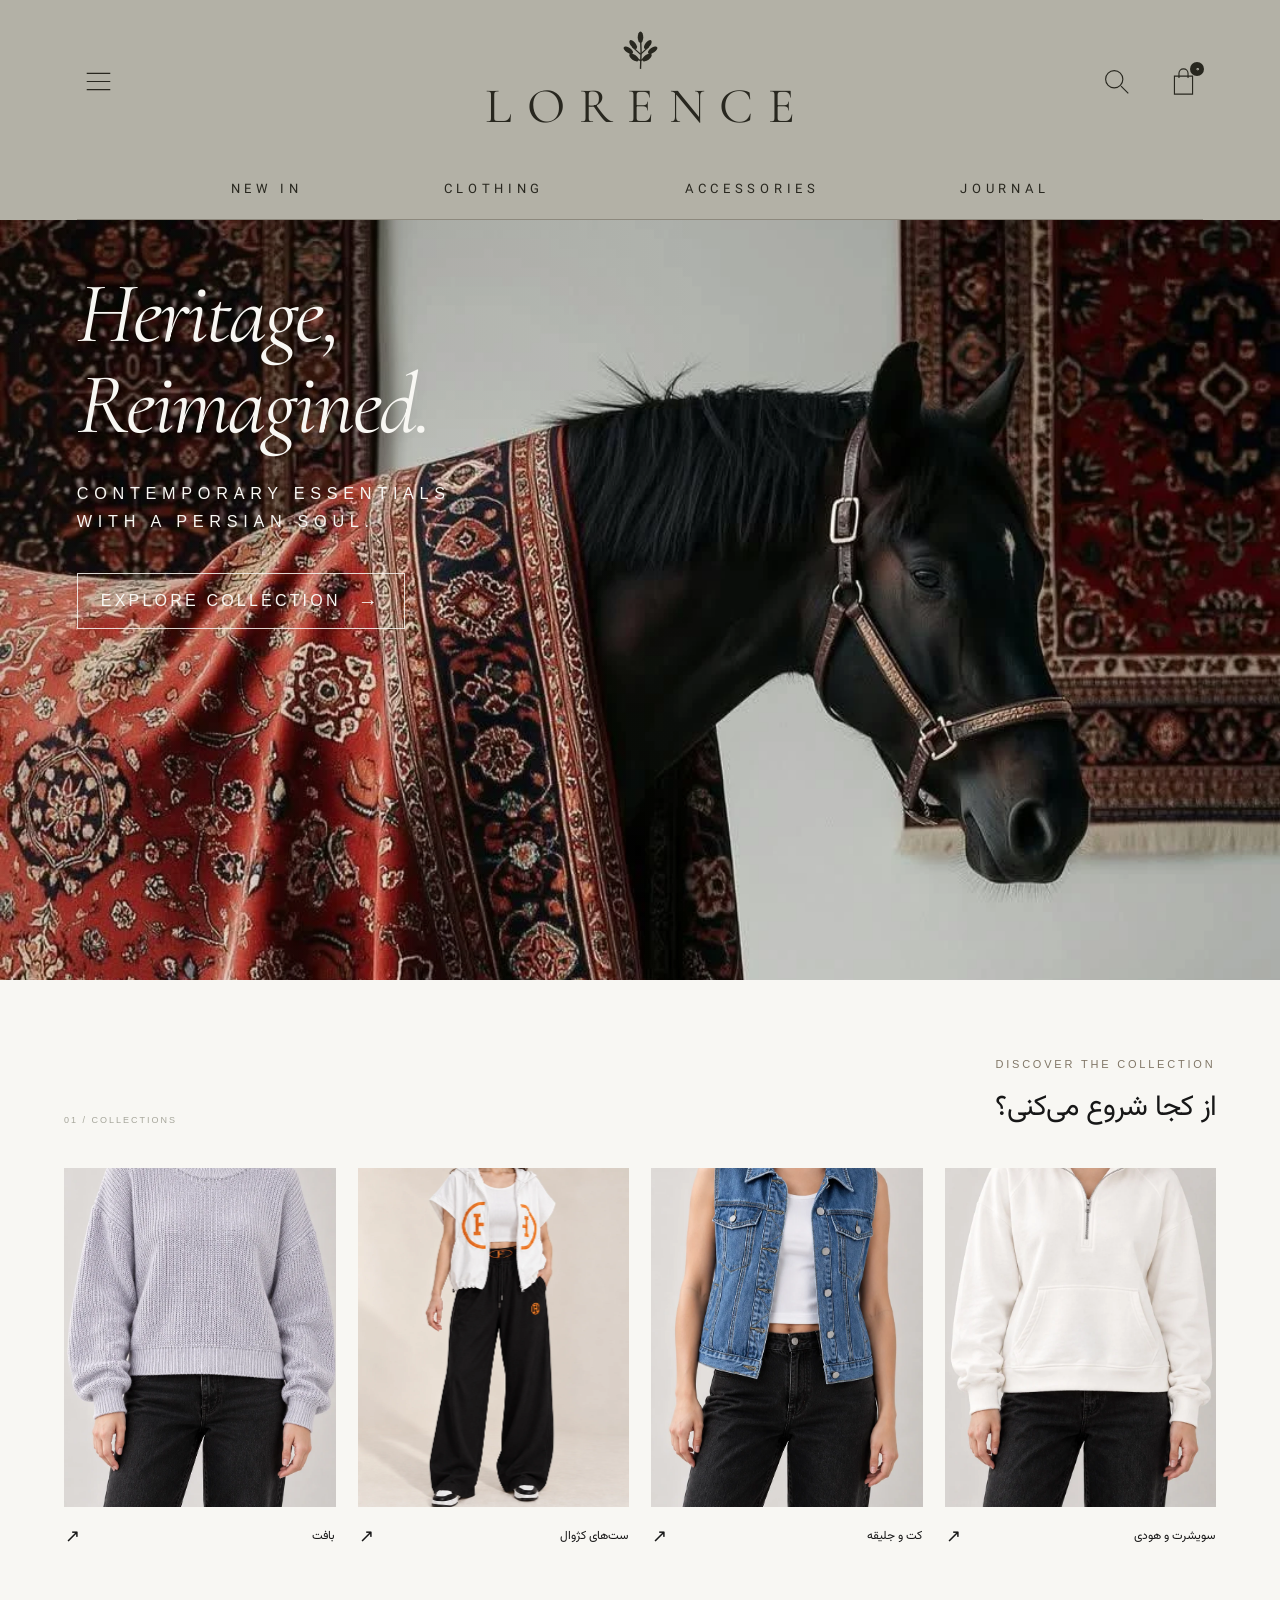
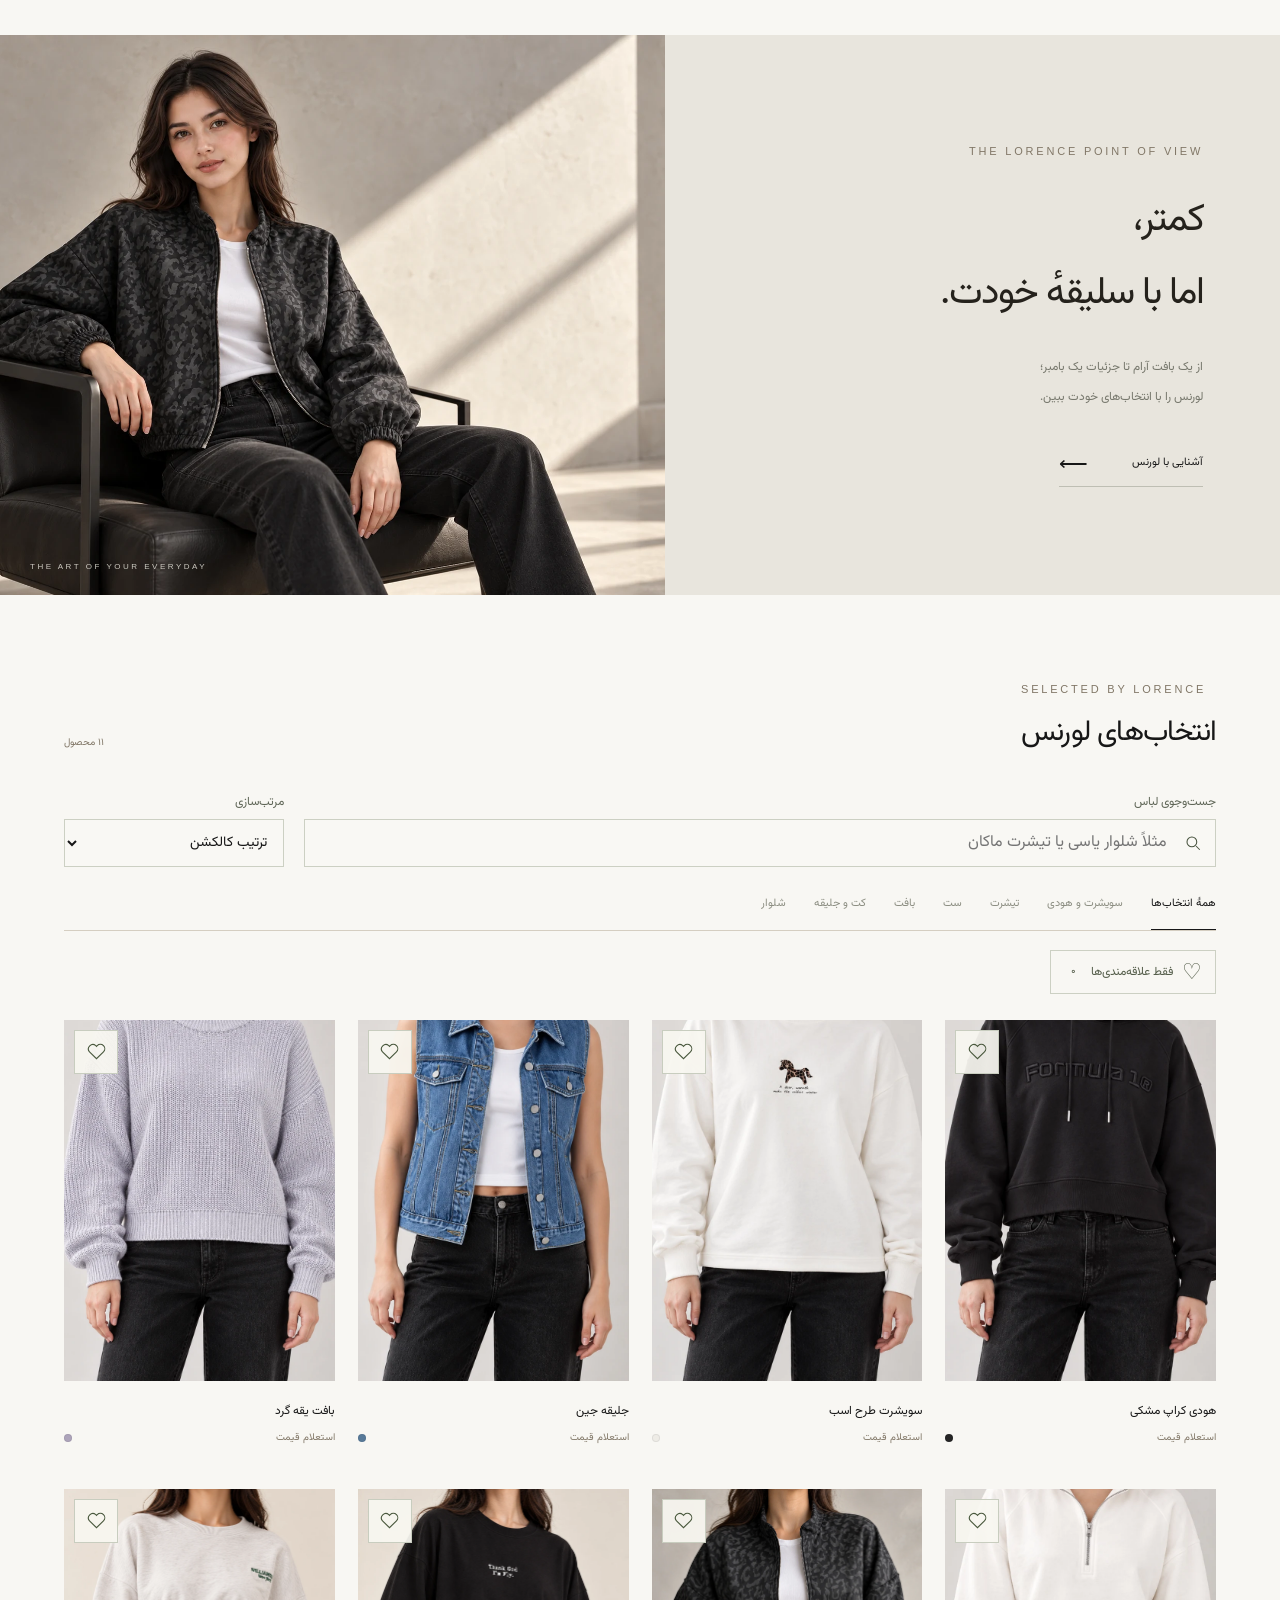
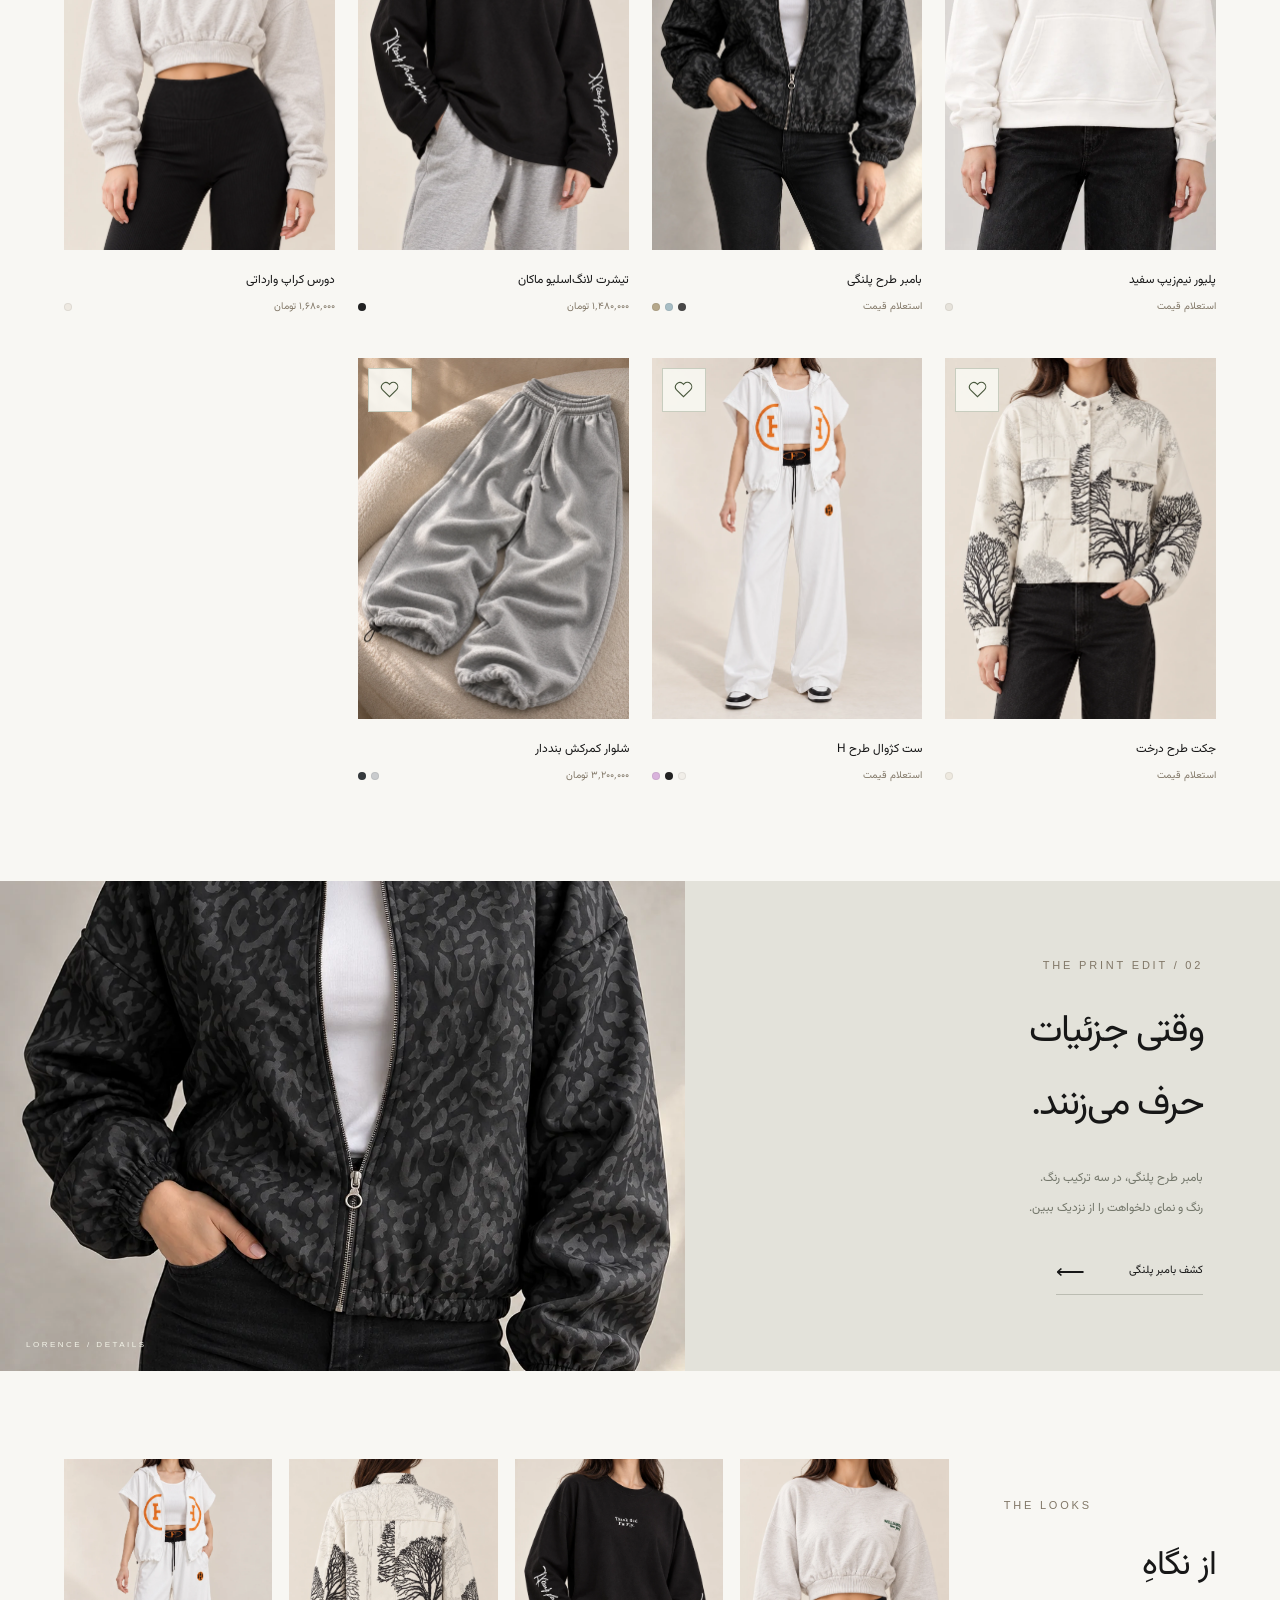
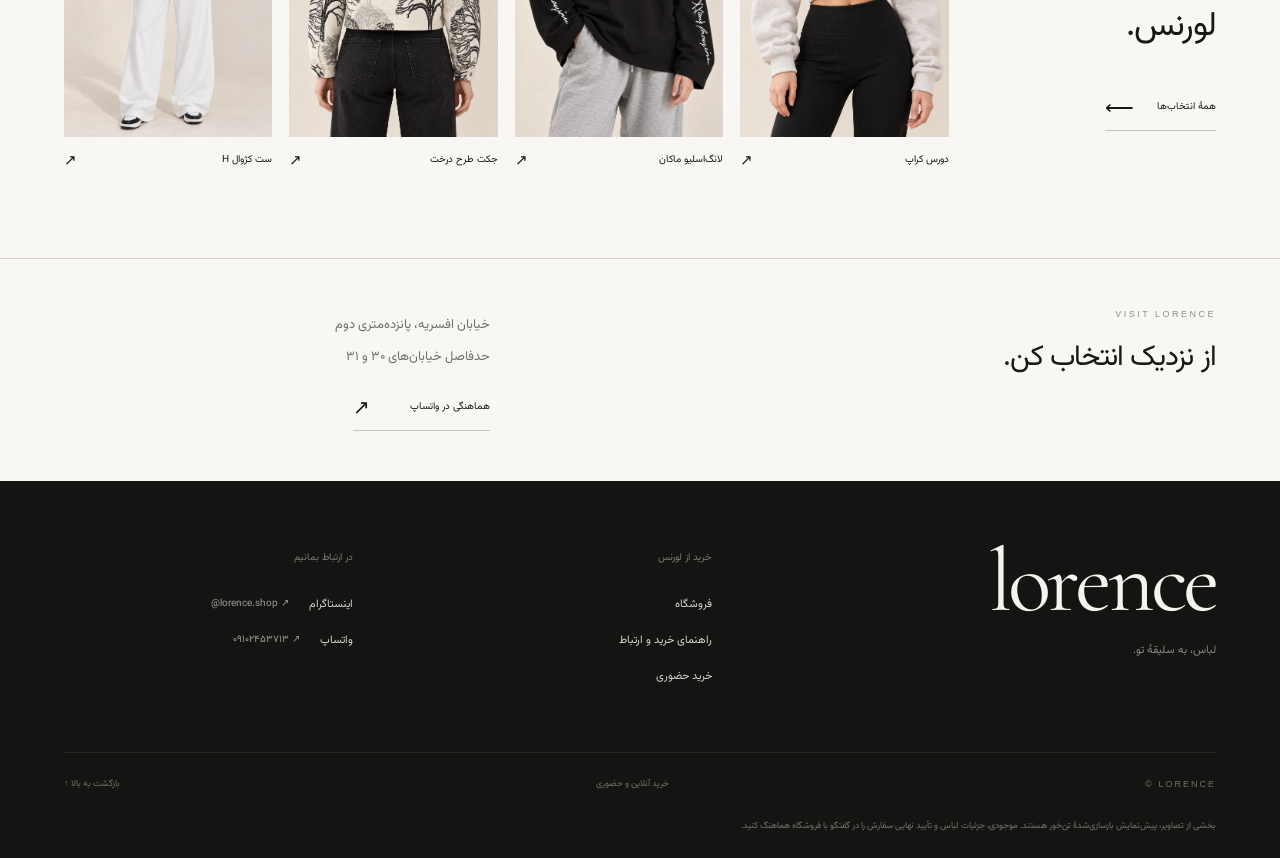
==== commit 0997def5: "Keep product links on the active storefront host" ====
--- a/public/index.html
+++ b/public/index.html
@@ -412,7 +412,22 @@
 </script>
 
 <script id="contact-core">
-const storeContact={whatsappNumber:'+989102453713',siteOrigin:'https://lorence-shop.pages.dev'};
+function storefrontBaseURL(location){
+ const fallback='https://lorence-shop.pages.dev';
+ if(!location||typeof location.href!=='string')return fallback;
+ try{
+  const current=new URL(location.href),host=current.hostname.toLowerCase().replace(/\.$/,'').replace(/^\[|\]$/g,'');
+  if(current.protocol!=='https:'||host==='localhost'||host.endsWith('.localhost')||host.endsWith('.local')||(!host.includes('.')&&!host.includes(':')))return fallback;
+  if(host.includes(':')&&(host==='::'||host==='::1'||/^(?:f[cd]|fe[89ab]|::ffff:)/.test(host)))return fallback;
+  if(/^\d+\.\d+\.\d+\.\d+$/.test(host)){
+   const parts=host.split('.').map(Number),first=parts[0],second=parts[1];
+   if(first===0||first===10||first===127||(first===169&&second===254)||(first===172&&second>=16&&second<=31)||(first===192&&second===168)||(first===100&&second>=64&&second<=127))return fallback;
+  }
+  const directory=new URL('./',current);
+  return directory.origin+directory.pathname.replace(/\/$/,'');
+ }catch{return fallback}
+}
+const storeContact={whatsappNumber:'+989102453713',siteOrigin:storefrontBaseURL(typeof window==='undefined'?null:window.location)};
 function normalizeWhatsAppNumber(raw){if(typeof raw!=='string')return null;let number=raw.trim().replace(/[۰-۹]/g,c=>String(c.charCodeAt(0)-1776)).replace(/[٠-٩]/g,c=>String(c.charCodeAt(0)-1632));if(!/^[+\d\s().-]+$/.test(number))return null;number=number.replace(/[\s().-]/g,'');if(number.startsWith('+'))number=number.slice(1);else if(number.startsWith('00'))number=number.slice(2);if(/^09\d{9}$/.test(number))number='98'+number.slice(1);return /^[1-9]\d{9,14}$/.test(number)?number:null}
 function productLink(id,color){if(!catalogProduct(id)||!availableColors(id).includes(color))return null;return storeContact.siteOrigin+'/?product='+encodeURIComponent(id)+'&color='+encodeURIComponent(color)}
 function readProductSelection(search){const params=new URLSearchParams(search);const id=params.get('product');if(!catalogProduct(id))return null;const colors=availableColors(id),requested=params.get('color');return {id,color:colors.includes(requested)?requested:colors[0]}}
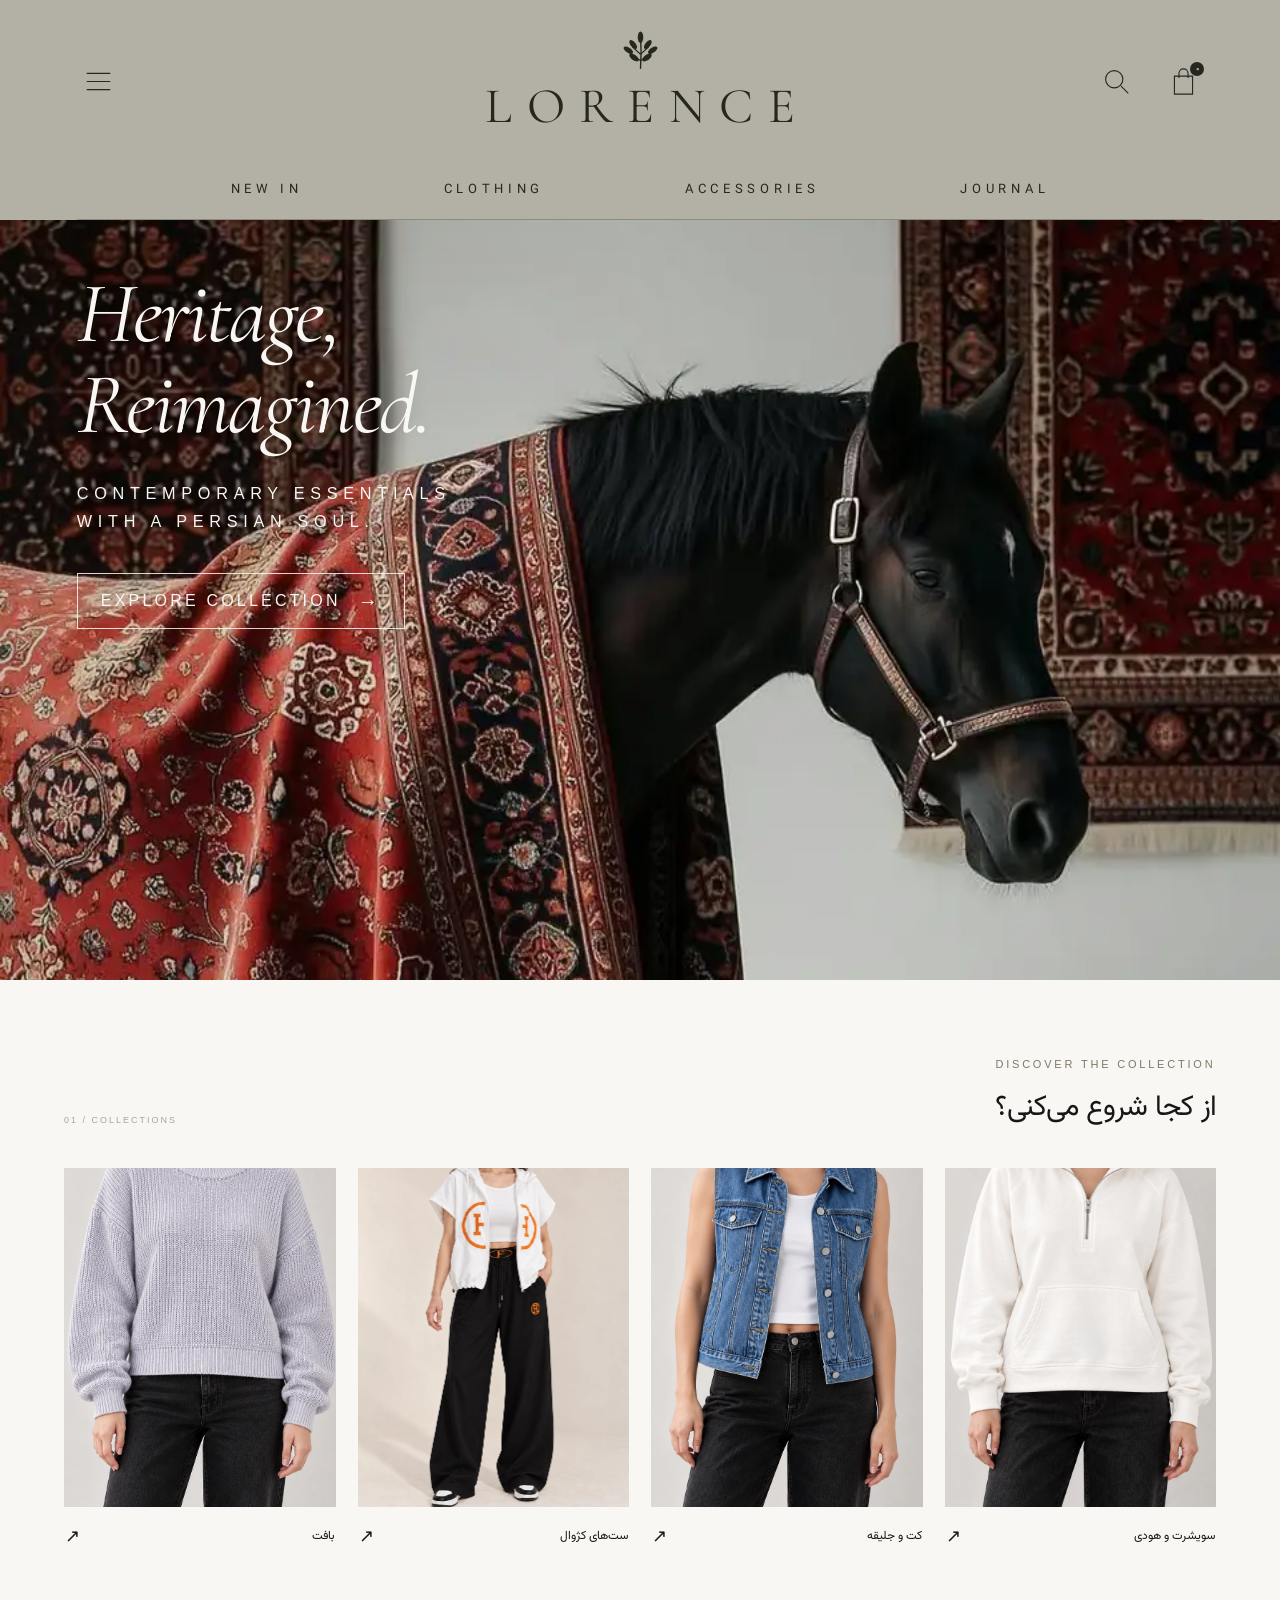
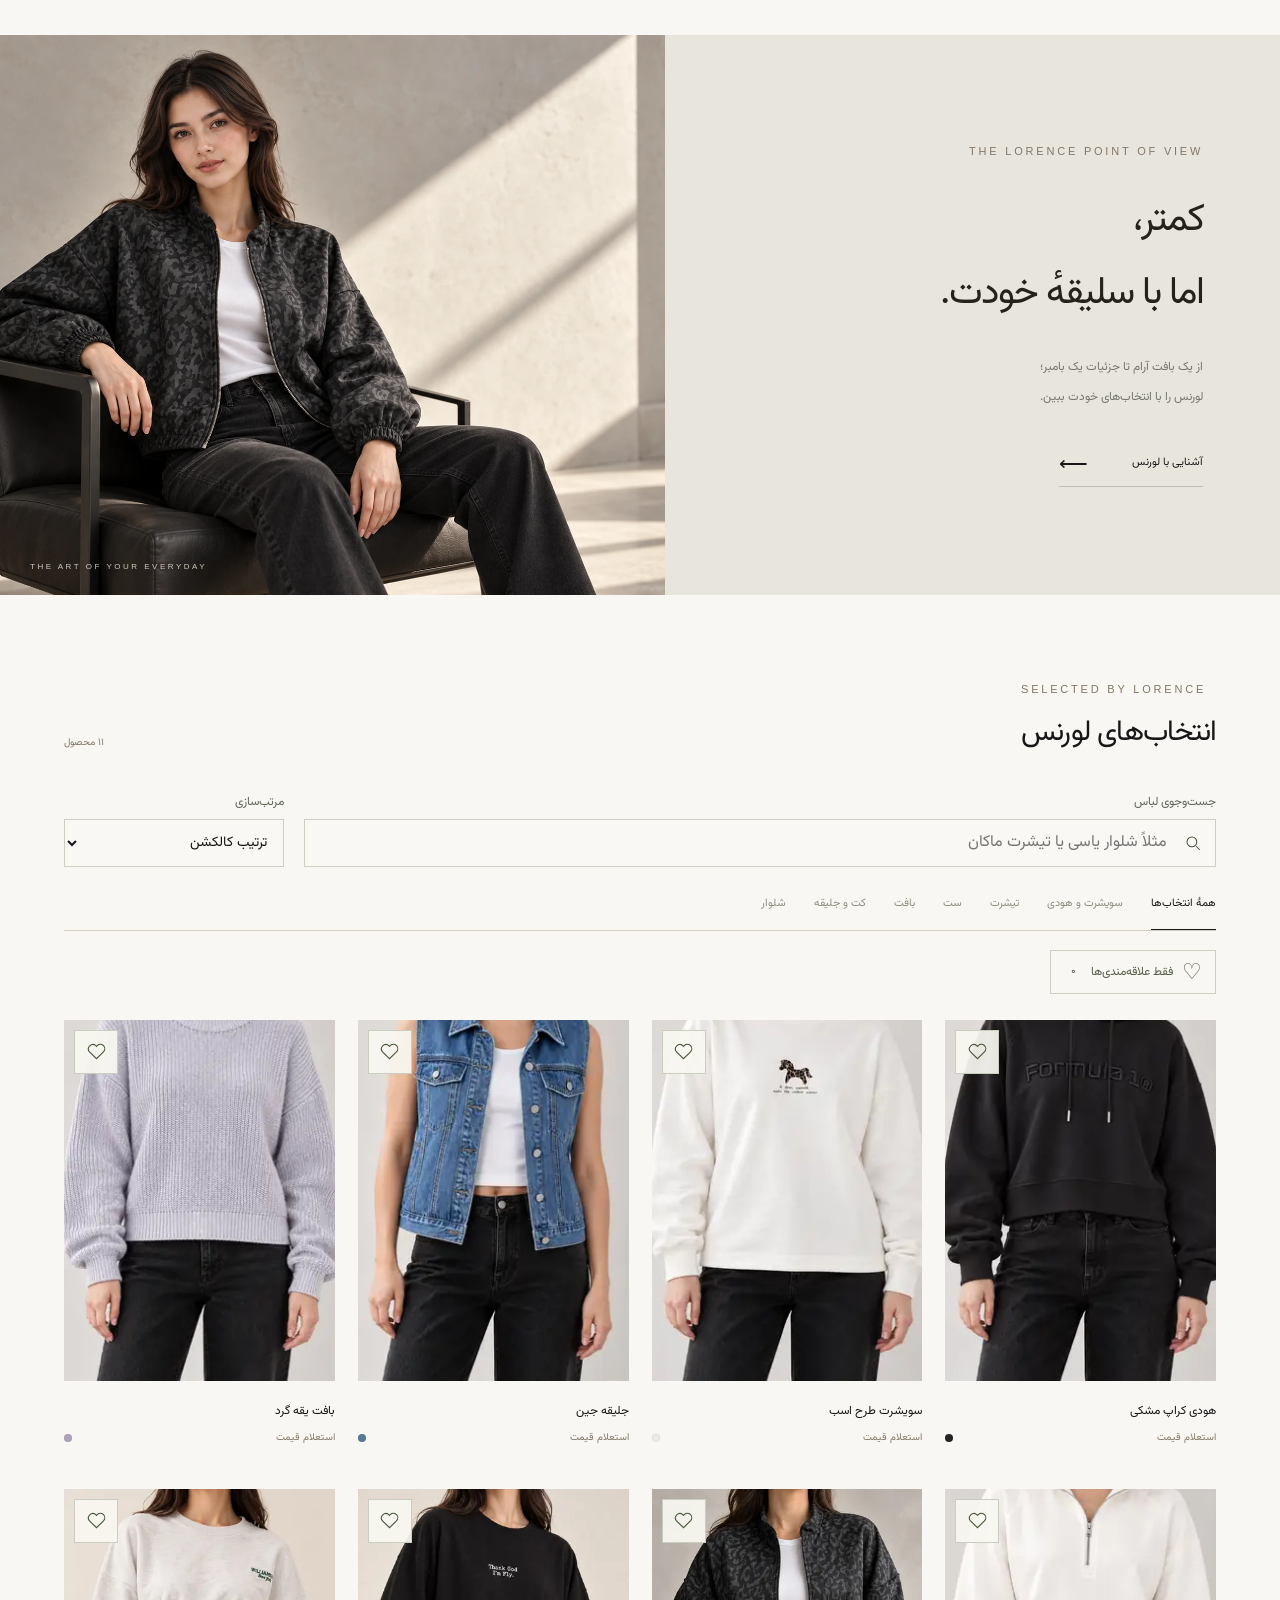
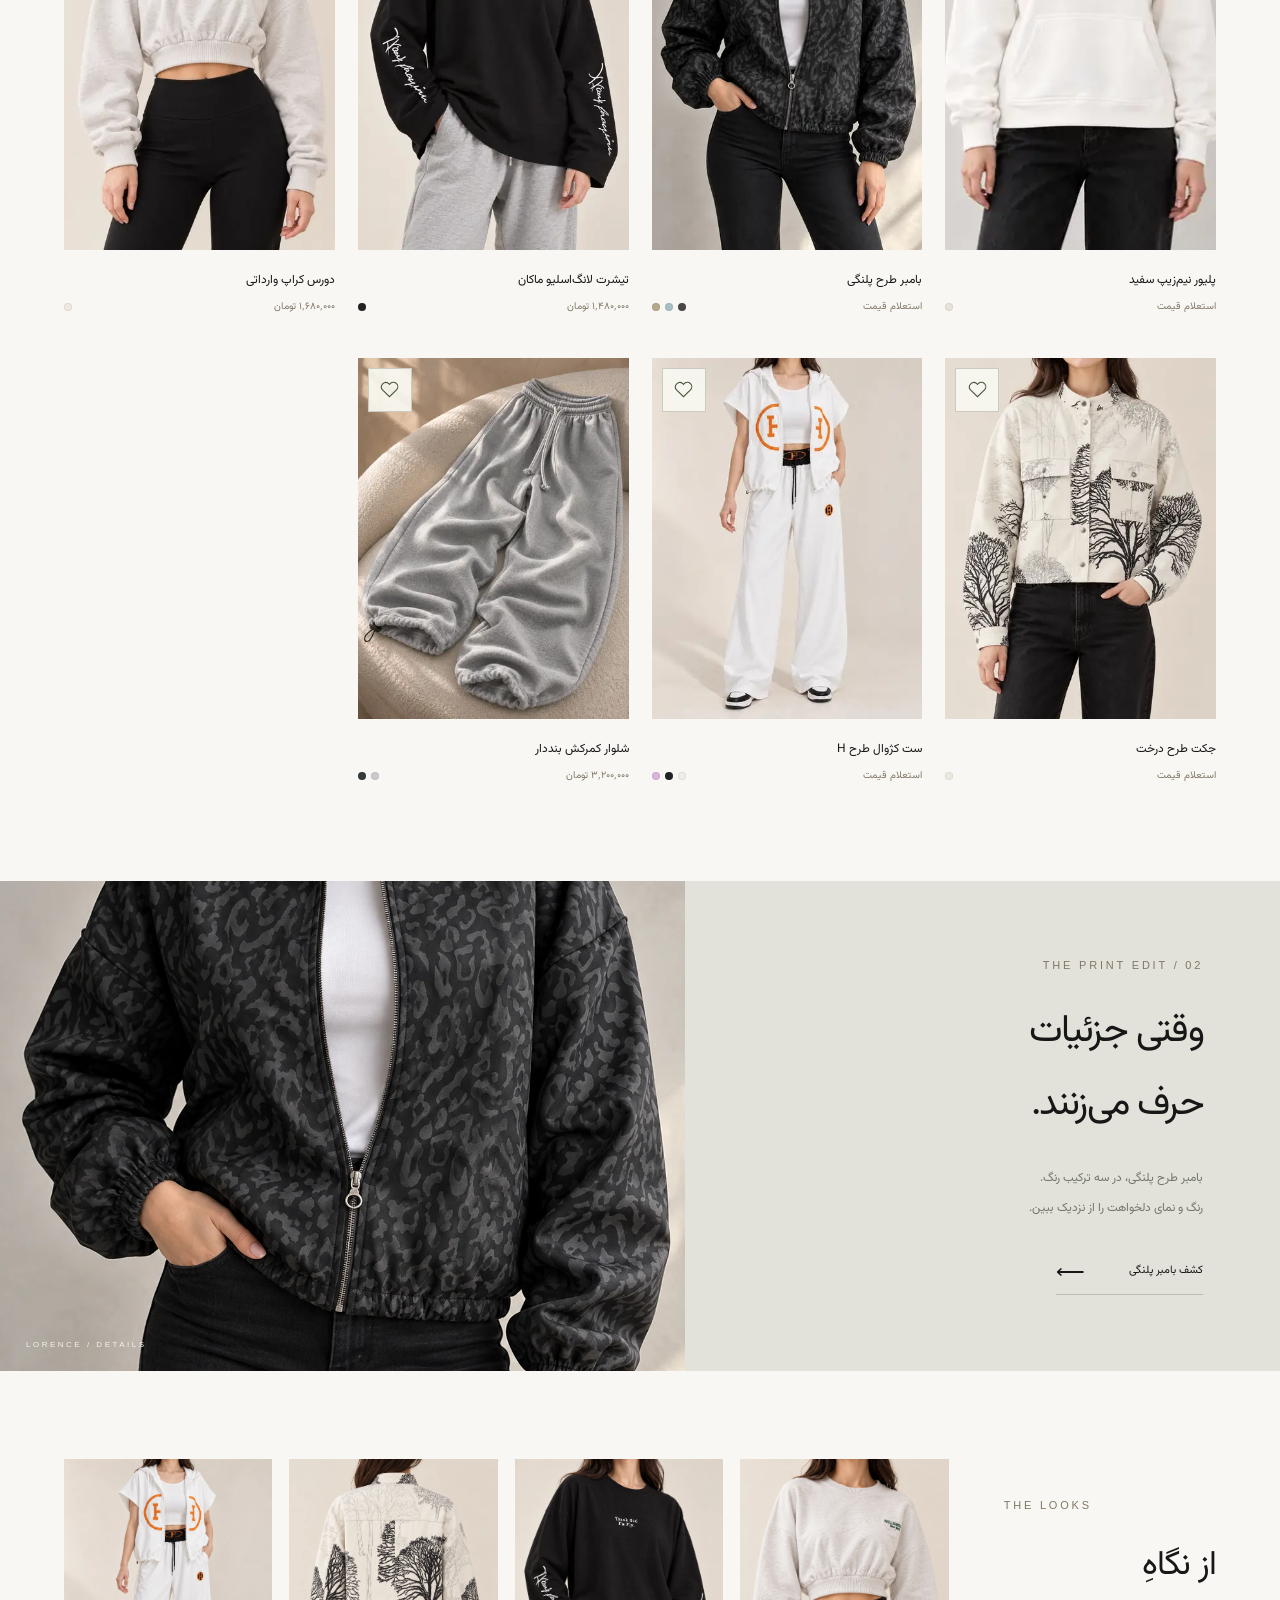
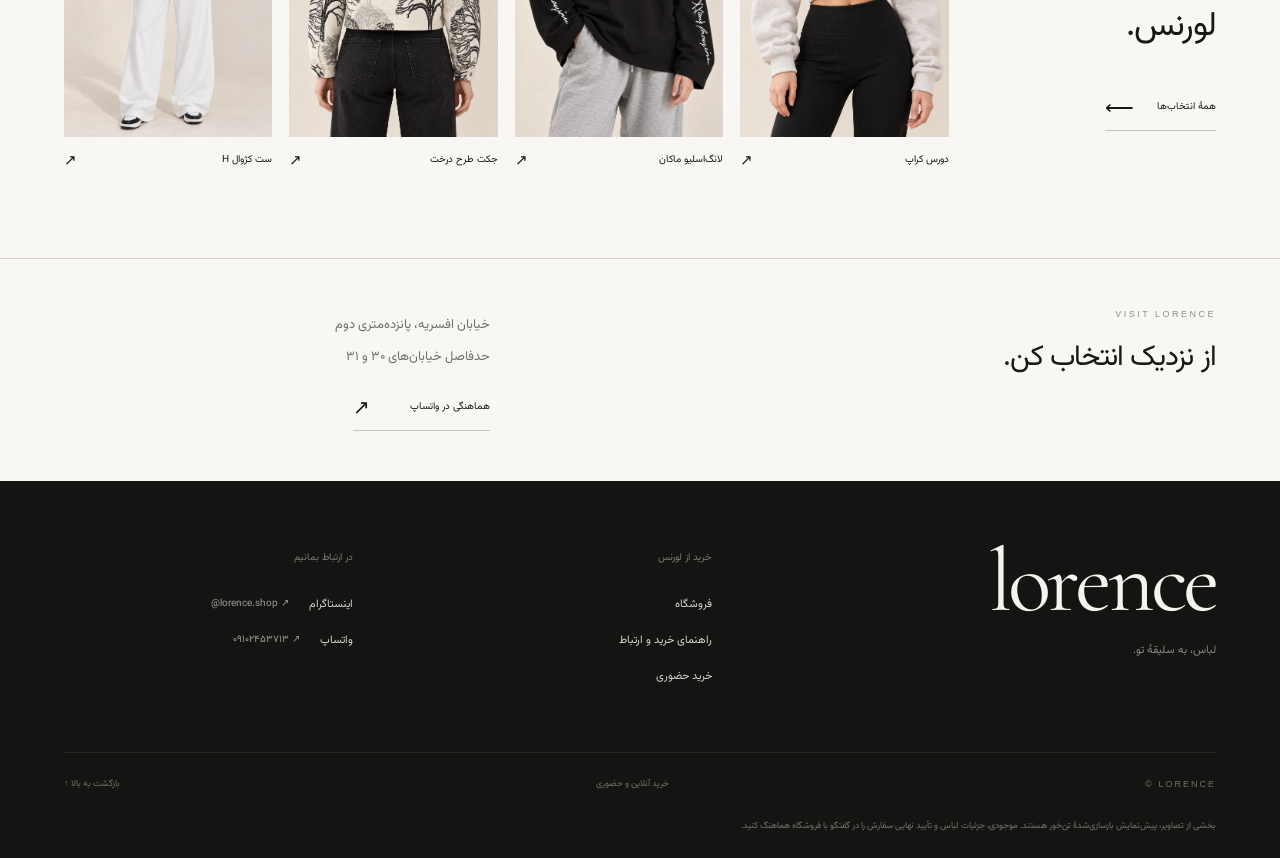
==== commit e07bcd41: "Make storefront startup atomic and reduce catalog image downloads" ====
--- a/public/index.html
+++ b/public/index.html
@@ -28,7 +28,7 @@
 </header>
 <main>
   <section class="hero heritage-hero" aria-labelledby="heroTitle">
-    <div class="photo"><picture><source type="image/webp" srcset="assets/lorence-heritage-horse-720.webp 720w, assets/lorence-heritage-horse.webp 1080w" sizes="100vw"><img src="assets/lorence-heritage-horse.webp" width="1080" height="2395" alt="اسب مشکی با پارچهٔ طرح فرش ایرانی در گالری روشن؛ تصویر کمپین لورنس" fetchpriority="high" decoding="async"></picture></div>
+    <div class="photo"><picture><source type="image/webp" srcset="assets/lorence-heritage-horse-480.webp 480w, assets/lorence-heritage-horse-960.webp 960w" sizes="100vw"><img src="assets/lorence-heritage-horse-480.webp" width="1080" height="2395" alt="اسب مشکی با پارچهٔ طرح فرش ایرانی در گالری روشن؛ تصویر کمپین لورنس" fetchpriority="high" decoding="async"></picture></div>
     <div class="hero-copy" lang="en" dir="ltr"><h1 id="heroTitle">Heritage,<br>Reimagined.</h1><p>CONTEMPORARY ESSENTIALS<br>WITH A PERSIAN SOUL.</p><a class="hero-link" href="#shop" data-collection-view="new">EXPLORE COLLECTION <span aria-hidden="true">→</span></a></div>
   </section>
 
@@ -135,8 +135,390 @@
 </div>
 </dialog>
 <dialog class="mobile-menu" id="mobileMenu" aria-labelledby="menuTitle"><button class="close" id="menuClose" aria-label="بستن منو">×</button><h2 id="menuTitle">لورنس</h2><a href="#">خانه</a><a href="#shop" data-collection-view="new">تازه‌های لورنس</a><a href="#discover">دسته‌بندی لباس‌ها</a><a href="#lorenceJournal">نگاه لورنس</a><button type="button" class="menu-action" id="favoritesOpen" aria-label="دیدن علاقه‌مندی‌ها" aria-controls="grid">علاقه‌مندی‌ها <span id="favoritesCount" class="favorites-count" aria-hidden="true" hidden></span></button><a href="#visit">خرید حضوری</a><a href="guide.html">راهنمای خرید</a><button type="button" class="menu-action" id="guide">راهنمای درخواست خرید</button><a href="https://www.instagram.com/lorence.shop/" target="_blank" rel="noopener">اینستاگرام لورنس ↗</a></dialog><div id="basketToast" class="toast" role="status" aria-live="polite" hidden></div>
-<script src="request-details.js"></script>
-<script src="catalog.js"></script><script src="catalog-schema.js"></script>
+<script data-bundled-source="request-details.js">
+'use strict';
+
+function normalizeRequestDetails(raw) {
+  const input = raw !== null && typeof raw === 'object' && !Array.isArray(raw) ? raw : {};
+  const text = (value, limit) => typeof value === 'string' ? value.trim().slice(0, limit) : '';
+  const phone = typeof input.phone === 'string'
+    ? input.phone.trim()
+      .replace(/[۰-۹]/g, digit => String(digit.charCodeAt(0) - 1776))
+      .replace(/[٠-٩]/g, digit => String(digit.charCodeAt(0) - 1632))
+      .replace(/[\s().-]/g, '')
+      .slice(0, 40)
+    : '';
+  return {
+    name: text(input.name, 80),
+    phone,
+    fulfillment: ['ask', 'pickup', 'delivery'].includes(input.fulfillment) ? input.fulfillment : 'ask',
+    city: text(input.city, 80),
+    note: text(input.note, 500)
+  };
+}
+
+function validateRequestDetails(raw) {
+  const details = normalizeRequestDetails(raw);
+  const errors = {};
+  if (details.phone && !/^(?:09\d{9}|\+[1-9]\d{7,14})$/.test(details.phone)) {
+    errors.phone = 'شماره تماس را به‌صورت ۰۹… یا شمارهٔ بین‌المللی با + وارد کنید.';
+  }
+  if (details.fulfillment === 'delivery' && !details.city) {
+    errors.city = 'برای درخواست ارسال، نام شهر را وارد کنید.';
+  }
+  return { details, errors };
+}
+
+function formatRequestDetails(raw) {
+  const details = normalizeRequestDetails(raw);
+  const lines = [];
+  if (details.name) lines.push('نام: ' + details.name);
+  if (details.phone) lines.push('شماره تماس: ' + details.phone);
+  const method = {
+    ask: 'برای روش تحویل راهنمایی می‌خواهم',
+    pickup: 'خرید حضوری از فروشگاه',
+    delivery: 'درخواست ارسال'
+  };
+  lines.push('روش دریافت: ' + method[details.fulfillment]);
+  if (details.fulfillment === 'delivery' && details.city) lines.push('شهر: ' + details.city);
+  if (details.note) lines.push('توضیحات درخواست: ' + details.note);
+  return lines.join('\n');
+}
+
+</script>
+<script data-bundled-source="catalog.js">
+const lorenceCatalog = {
+  "version": 1,
+  "products": [
+    {
+      "id": "hoodie-black",
+      "name": "هودی کراپ مشکی",
+      "category": "سویشرت",
+      "description": "",
+      "priceToman": null,
+      "visible": true,
+      "frame": "crop",
+      "variants": [
+        {
+          "label": "طبق تصویر",
+          "hex": "#252525",
+          "images": [
+            "cropped-hoodie-black.webp"
+          ],
+          "sizes": [],
+          "stock": null
+        }
+      ]
+    },
+    {
+      "id": "horse-crewneck",
+      "name": "سویشرت طرح اسب",
+      "category": "سویشرت",
+      "description": "",
+      "priceToman": null,
+      "visible": true,
+      "frame": "crop",
+      "variants": [
+        {
+          "label": "طبق تصویر",
+          "hex": "#eeece6",
+          "images": [
+            "horse-crewneck-white.webp"
+          ],
+          "sizes": [],
+          "stock": null
+        }
+      ]
+    },
+    {
+      "id": "denim-vest",
+      "name": "جلیقه جین",
+      "category": "کت",
+      "description": "",
+      "priceToman": null,
+      "visible": true,
+      "frame": "crop",
+      "variants": [
+        {
+          "label": "طبق تصویر",
+          "hex": "#587a99",
+          "images": [
+            "denim-vest-blue.webp"
+          ],
+          "sizes": [],
+          "stock": null
+        }
+      ]
+    },
+    {
+      "id": "knit-lilac",
+      "name": "بافت یقه گرد",
+      "category": "بافت",
+      "description": "",
+      "priceToman": null,
+      "visible": true,
+      "frame": "crop",
+      "variants": [
+        {
+          "label": "طبق تصویر",
+          "hex": "#ada4ba",
+          "images": [
+            "knit-pullover-lilac-gray.webp"
+          ],
+          "sizes": [],
+          "stock": null
+        }
+      ]
+    },
+    {
+      "id": "quarter-zip",
+      "name": "پلیور نیم‌زیپ سفید",
+      "category": "سویشرت",
+      "description": "",
+      "priceToman": null,
+      "visible": true,
+      "frame": "crop",
+      "variants": [
+        {
+          "label": "طبق تصویر",
+          "hex": "#e7e3db",
+          "images": [
+            "quarter-zip-white.webp"
+          ],
+          "sizes": [],
+          "stock": null
+        }
+      ]
+    },
+    {
+      "id": "bomber-leopard",
+      "name": "بامبر طرح پلنگی",
+      "category": "کت",
+      "description": "",
+      "priceToman": null,
+      "visible": true,
+      "frame": "full",
+      "variants": [
+        {
+          "label": "ذغالی",
+          "hex": "#494847",
+          "images": [
+            "charcoal-on-body.webp",
+            "charcoal-mirror.webp",
+            "charcoal-detail.webp"
+          ],
+          "sizes": [],
+          "stock": null
+        },
+        {
+          "label": "آبی یخی",
+          "hex": "#a8bec5",
+          "images": [
+            "ice-blue-on-body.webp"
+          ],
+          "sizes": [],
+          "stock": null
+        },
+        {
+          "label": "خاکی",
+          "hex": "#b6a88b",
+          "images": [
+            "khaki-on-body.webp"
+          ],
+          "sizes": [],
+          "stock": null
+        }
+      ]
+    },
+    {
+      "id": "makan-longsleeve",
+      "name": "تیشرت لانگ‌اسلیو ماکان",
+      "category": "تیشرت",
+      "description": "لانگ‌اسلیو پنبه دورو با چاپ سینه و آستین. رنگ‌های اعلام‌شده: مشکی و سفید؛ تصویر سفید هنوز آماده نشده است.",
+      "priceToman": 1480000,
+      "visible": true,
+      "frame": "full",
+      "variants": [
+        {
+          "label": "مشکی",
+          "hex": "#222",
+          "images": [
+            "makan-clean-front.webp",
+            "makan-clean-detail.webp"
+          ],
+          "sizes": [],
+          "stock": null
+        }
+      ]
+    },
+    {
+      "id": "crop-imported",
+      "name": "دورس کراپ وارداتی",
+      "category": "سویشرت",
+      "description": "دورس کراپ وارداتی، پنبه خالص و پشت کرکی؛ تک‌رنگ روشن.",
+      "priceToman": 1680000,
+      "visible": true,
+      "frame": "full",
+      "variants": [
+        {
+          "label": "روشن",
+          "hex": "#eee9e1",
+          "images": [
+            "crop-clean-front.webp",
+            "crop-clean-detail.webp"
+          ],
+          "sizes": [],
+          "stock": null
+        }
+      ]
+    },
+    {
+      "id": "tree-jacket",
+      "name": "جکت طرح درخت",
+      "category": "کت",
+      "description": "جکت روشن با نقش درخت؛ نمای جلو و پشت. قیمت، جنس و سایزبندی هنوز تکمیل نشده‌اند.",
+      "priceToman": null,
+      "visible": true,
+      "frame": "full",
+      "variants": [
+        {
+          "label": "روشن",
+          "hex": "#eee9df",
+          "images": [
+            "tree-clean-front.webp",
+            "tree-clean-back.webp"
+          ],
+          "sizes": [],
+          "stock": null
+        }
+      ]
+    },
+    {
+      "id": "h-set",
+      "name": "ست کژوال طرح H",
+      "category": "ست",
+      "description": "بالاپوش سفید کلاه‌دار و زیپ‌دار با طرح نارنجی؛ شلوار در تصاویر سفید، مشکی و یاسی است. نام محصول موقت است؛ اقلام دقیق ست، قیمت و سایزبندی هنوز تأیید نشده‌اند.",
+      "priceToman": null,
+      "visible": true,
+      "frame": "full",
+      "variants": [
+        {
+          "label": "شلوار سفید",
+          "hex": "#f1eee8",
+          "images": [
+            "h-set-clean-white.webp"
+          ],
+          "sizes": [],
+          "stock": null
+        },
+        {
+          "label": "شلوار مشکی",
+          "hex": "#222",
+          "images": [
+            "h-set-clean-black.webp"
+          ],
+          "sizes": [],
+          "stock": null
+        },
+        {
+          "label": "شلوار یاسی",
+          "hex": "#d9b3dc",
+          "images": [
+            "h-set-clean-lilac.webp"
+          ],
+          "sizes": [],
+          "stock": null
+        }
+      ]
+    },
+    {
+      "id": "drawstring-trousers",
+      "name": "شلوار کمرکش بنددار",
+      "category": "شلوار",
+      "description": "کمر کشی با بند تنظیم و دمپای کشی؛ در دو رنگ روشن و تیره. نام دقیق رنگ، سایز و موجودی هنگام گفتگو با فروشگاه تأیید می‌شود.",
+      "priceToman": 3200000,
+      "visible": true,
+      "frame": "full",
+      "variants": [
+        {
+          "label": "روشن",
+          "hex": "#c9cbcd",
+          "images": [
+            "drawstring-trousers-light-editorial-v2.webp"
+          ],
+          "sizes": [],
+          "stock": null
+        },
+        {
+          "label": "تیره",
+          "hex": "#363a3d",
+          "images": [
+            "drawstring-trousers-dark-editorial-v2.webp"
+          ],
+          "sizes": [],
+          "stock": null
+        }
+      ]
+    }
+  ]
+};
+
+</script><script data-bundled-source="catalog-schema.js">
+'use strict';
+
+function validateCatalog(input) {
+  const categories = ['سویشرت', 'تیشرت', 'ست', 'بافت', 'کت', 'شلوار'];
+  const fail = message => { throw new Error(message); };
+  const object = value => value !== null && typeof value === 'object' && !Array.isArray(value);
+  const text = (value, label, max, allowEmpty = false) => {
+    if (typeof value !== 'string') fail(label + ' باید متن باشد.');
+    const clean = value.trim();
+    if ((!allowEmpty && !clean) || clean.length > max) fail(label + ' معتبر نیست؛ حداکثر ' + max + ' نویسه مجاز است.');
+    return clean;
+  };
+  if (!object(input) || input.version !== 1 || !Array.isArray(input.products)) fail('ساختار فایل کاتالوگ معتبر نیست.');
+  if (input.products.length < 1 || input.products.length > 200) fail('کاتالوگ باید بین ۱ تا ۲۰۰ محصول داشته باشد.');
+  const ids = new Set();
+  const products = input.products.map((product, productIndex) => {
+    const label = 'محصول ' + (productIndex + 1);
+    if (!object(product)) fail(label + ' معتبر نیست.');
+    const id = text(product.id, 'شناسهٔ ' + label, 64);
+    if (!/^[a-z0-9]+(?:-[a-z0-9]+)*$/.test(id) || ids.has(id)) fail('شناسهٔ محصول تکراری یا نامعتبر است: ' + id);
+    ids.add(id);
+    const name = text(product.name, 'نام ' + label, 100);
+    if (!categories.includes(product.category)) fail('دسته‌بندی ' + name + ' معتبر نیست.');
+    const description = text(product.description, 'توضیحات ' + name, 1200, true);
+    const priceToman = product.priceToman;
+    if (priceToman !== null && (!Number.isSafeInteger(priceToman) || priceToman <= 0 || priceToman > 10000000000)) fail('قیمت ' + name + ' باید یک عدد صحیح مثبت به تومان باشد؛ برای قیمت نامشخص، کادر را خالی بگذارید.');
+    if (typeof product.visible !== 'boolean') fail('وضعیت نمایش ' + name + ' معتبر نیست.');
+    if (!['crop', 'full'].includes(product.frame)) fail('نوع نمایش تصویر ' + name + ' معتبر نیست.');
+    if (!Array.isArray(product.variants) || product.variants.length < 1 || product.variants.length > 12) fail(name + ' باید بین ۱ تا ۱۲ رنگ داشته باشد.');
+    const labels = new Set();
+    const variants = product.variants.map((variant, variantIndex) => {
+      if (!object(variant)) fail('رنگ ' + (variantIndex + 1) + ' از ' + name + ' معتبر نیست.');
+      const variantLabel = text(variant.label, 'نام رنگ', 60);
+      if (labels.has(variantLabel)) fail('نام رنگ در ' + name + ' تکراری است.');
+      labels.add(variantLabel);
+      const hex = text(variant.hex, 'کد رنگ', 7).toLowerCase();
+      if (!/^#(?:[a-f0-9]{3}|[a-f0-9]{6})$/.test(hex)) fail('کد رنگ ' + variantLabel + ' معتبر نیست.');
+      if (!Array.isArray(variant.images) || variant.images.length < 1 || variant.images.length > 20) fail('هر رنگ باید بین ۱ تا ۲۰ تصویر داشته باشد.');
+      const images = variant.images.map(filename => {
+        const image = text(filename, 'نام فایل تصویر', 180);
+        if (!/^[a-z0-9][a-z0-9._-]*\.(?:png|webp|jpe?g)$/i.test(image)) fail('نام فایل تصویر معتبر نیست؛ فقط نام فایل داخل پوشهٔ assets مجاز است.');
+        return image;
+      });
+      if (!Array.isArray(variant.sizes) || variant.sizes.length > 20) fail('حداکثر ۲۰ سایز برای هر رنگ مجاز است.');
+      const sizes = variant.sizes.map(size => text(size, 'سایز', 30));
+      const stock = variant.stock;
+      if (stock !== null && (!Number.isSafeInteger(stock) || stock < 0 || stock > 9999)) fail('موجودی ' + variantLabel + ' باید عدد صحیح بین ۰ و ۹۹۹۹ باشد؛ موجودی نامشخص را خالی بگذارید.');
+      return { label: variantLabel, hex, images: [...new Set(images)], sizes: [...new Set(sizes)], stock };
+    });
+    return { id, name, category: product.category, description, priceToman, visible: product.visible, frame: product.frame, variants };
+  });
+  return { version: 1, products };
+}
+
+</script>
 <script>
 let catalogLoadError=false;
 const catalogState=(()=>{try{if(typeof lorenceCatalog==='undefined'||typeof validateCatalog!=='function')throw new Error('Catalog resources unavailable');return validateCatalog(lorenceCatalog)}catch{catalogLoadError=true;return {version:1,products:[]}}})();
@@ -265,7 +647,7 @@
   grid.innerHTML = shown.map(product => `
     <article class="card" data-id="${products.indexOf(product)}">
       <div class="frame ${product[7].clean ? 'clean' : ''}">
-        <img loading="lazy" src="assets/${product[1]}" alt="${htmlText(product[0])}" ${product[7].id === 'bomber-leopard' ? 'style="height:100%;top:0"' : ''}>
+        <img loading="lazy" decoding="async" width="420" height="560" src="assets/thumbs/${product[1].replace(/\.[^.]+$/, '.webp')}" alt="${htmlText(product[0])}" ${product[7].id === 'bomber-leopard' ? 'style="height:100%;top:0"' : ''}>
         <span class="tag">مشاهدهٔ محصول ↗</span>
         ${isSoldOut(product) ? '<span class="card-stock">ناموجود</span>' : ''}
       </div>
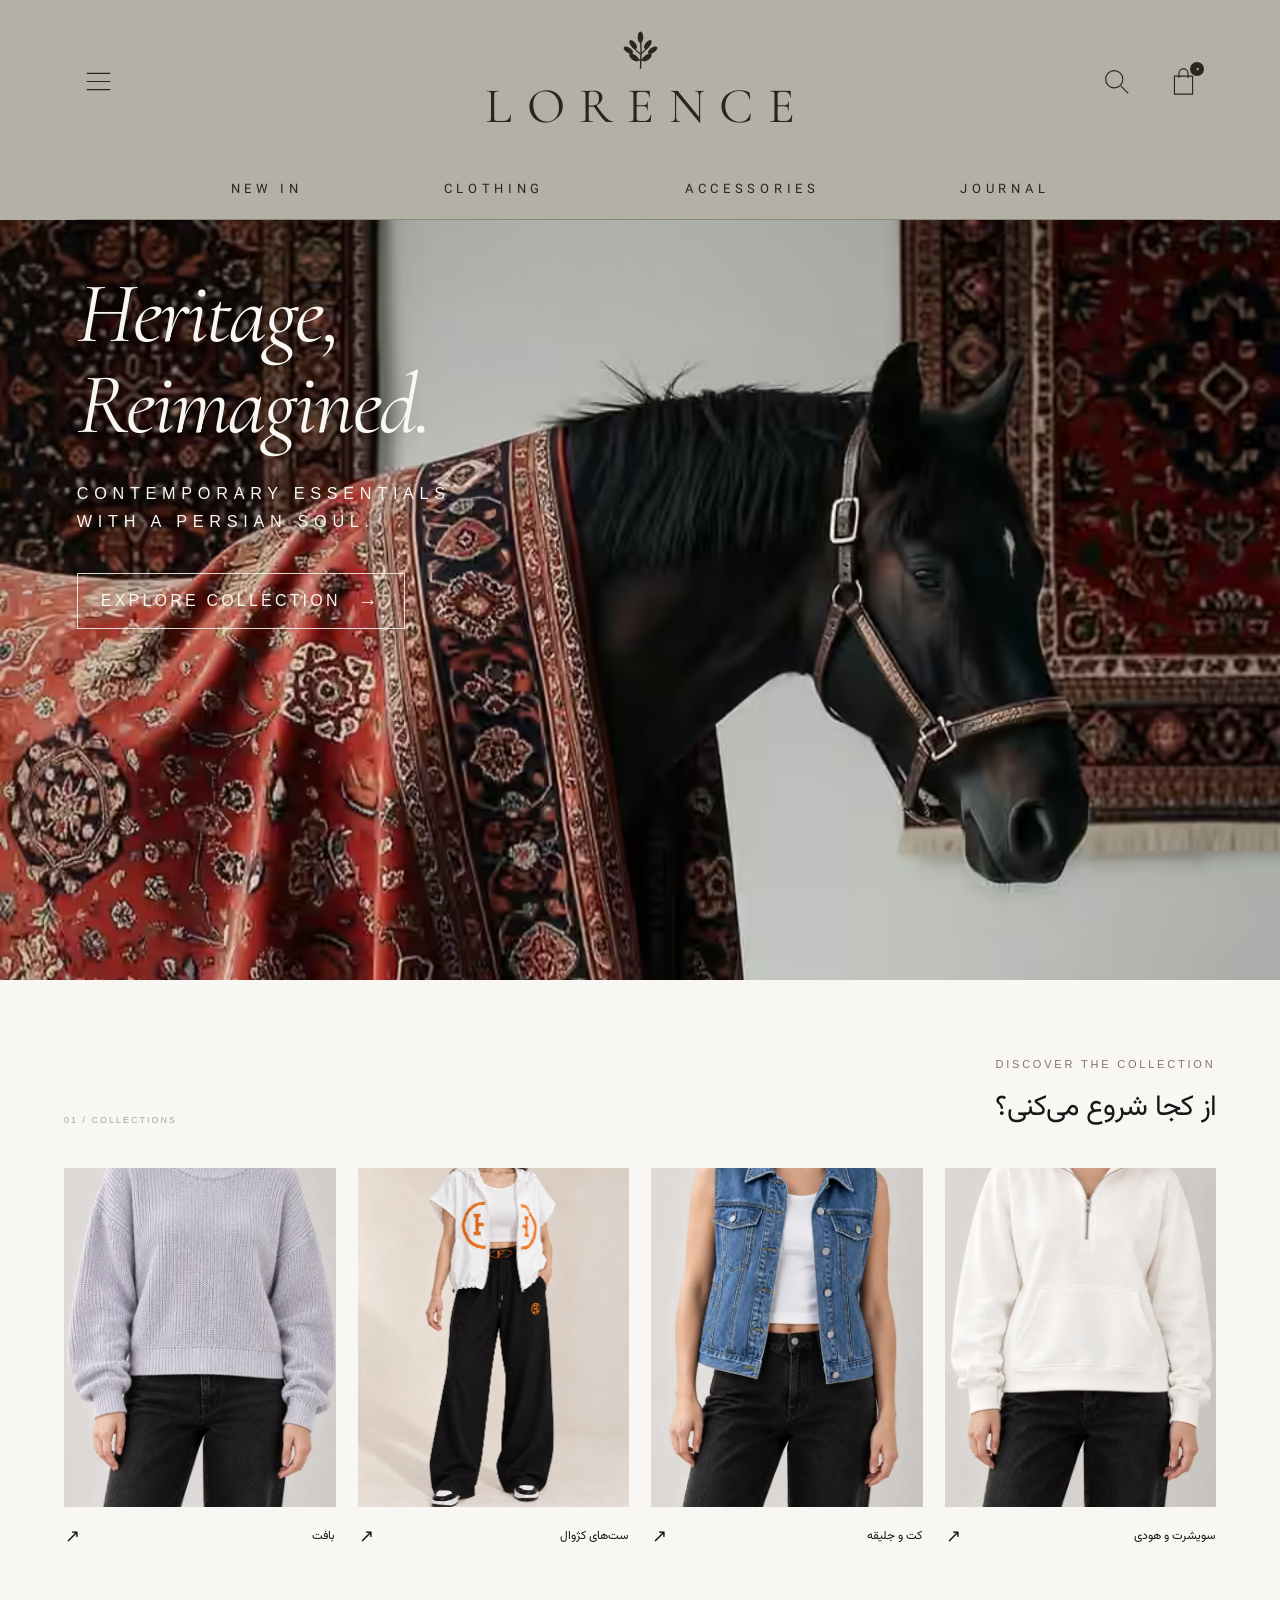
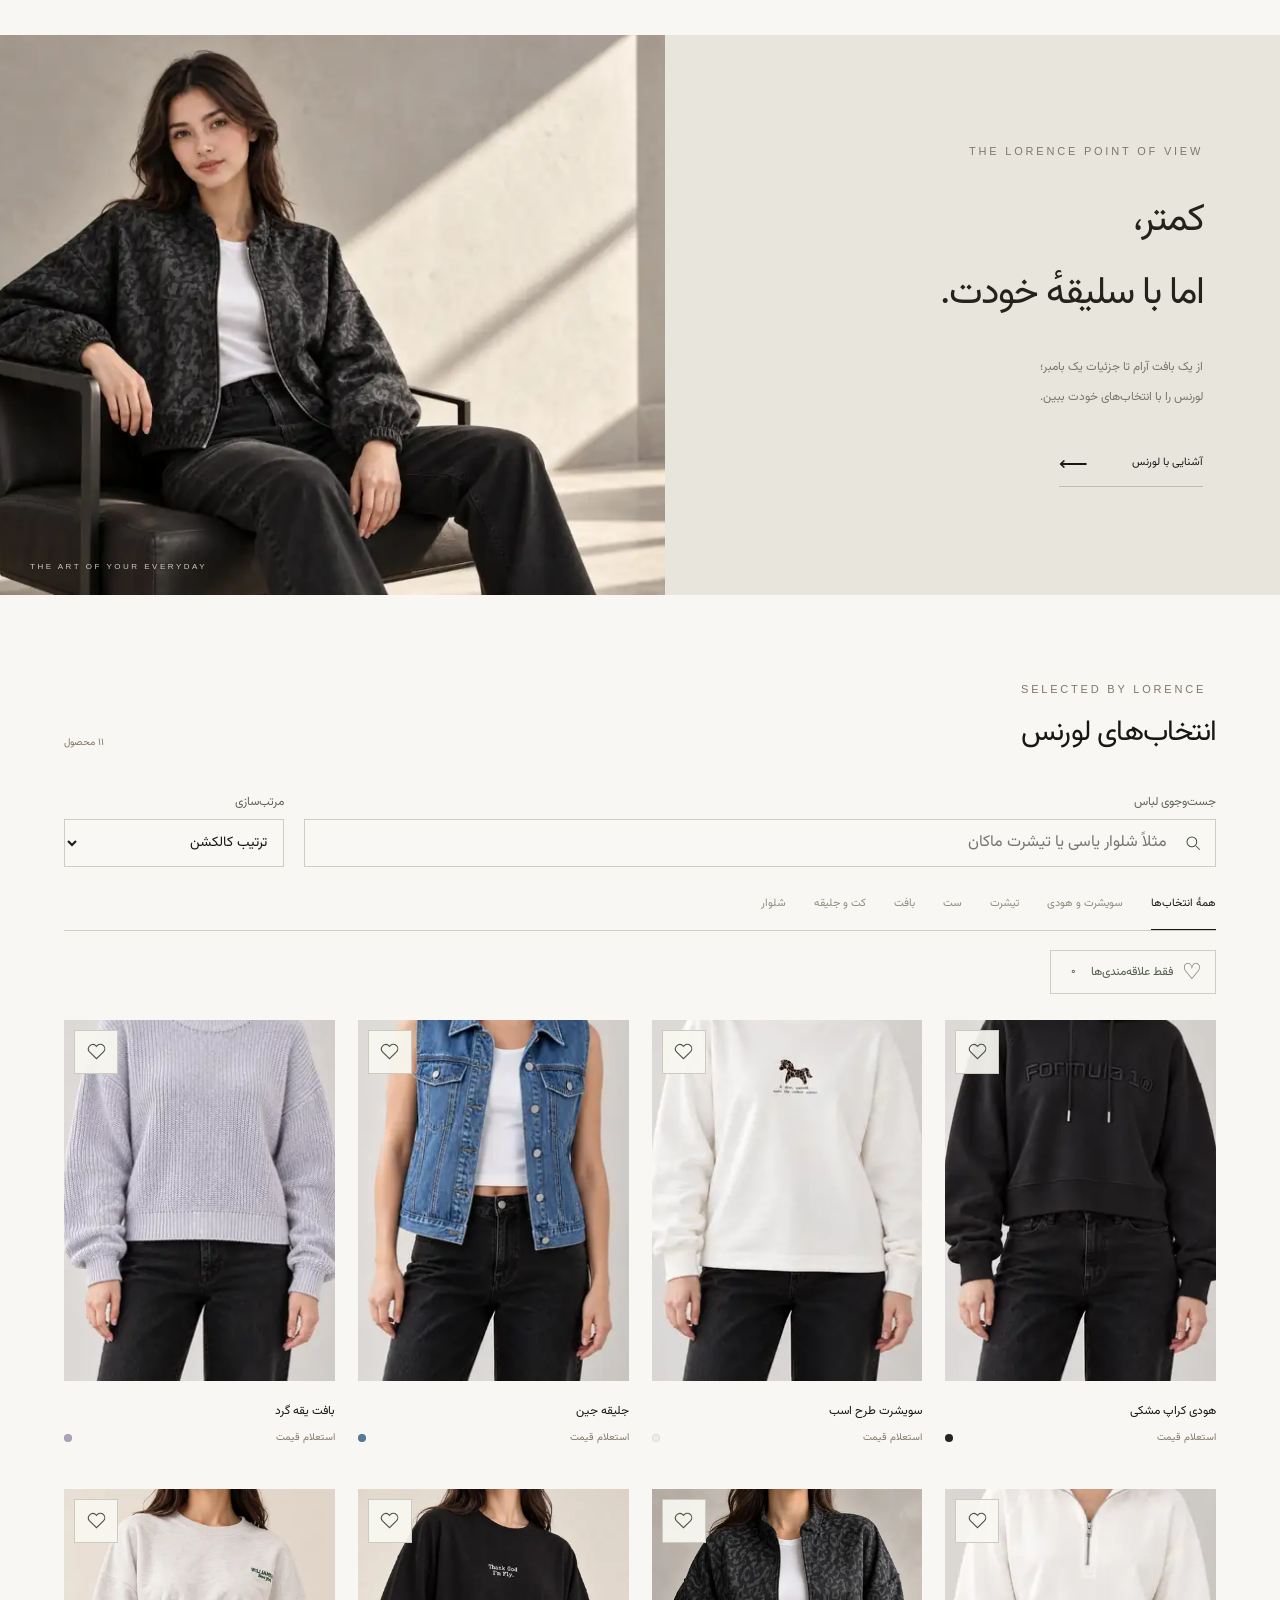
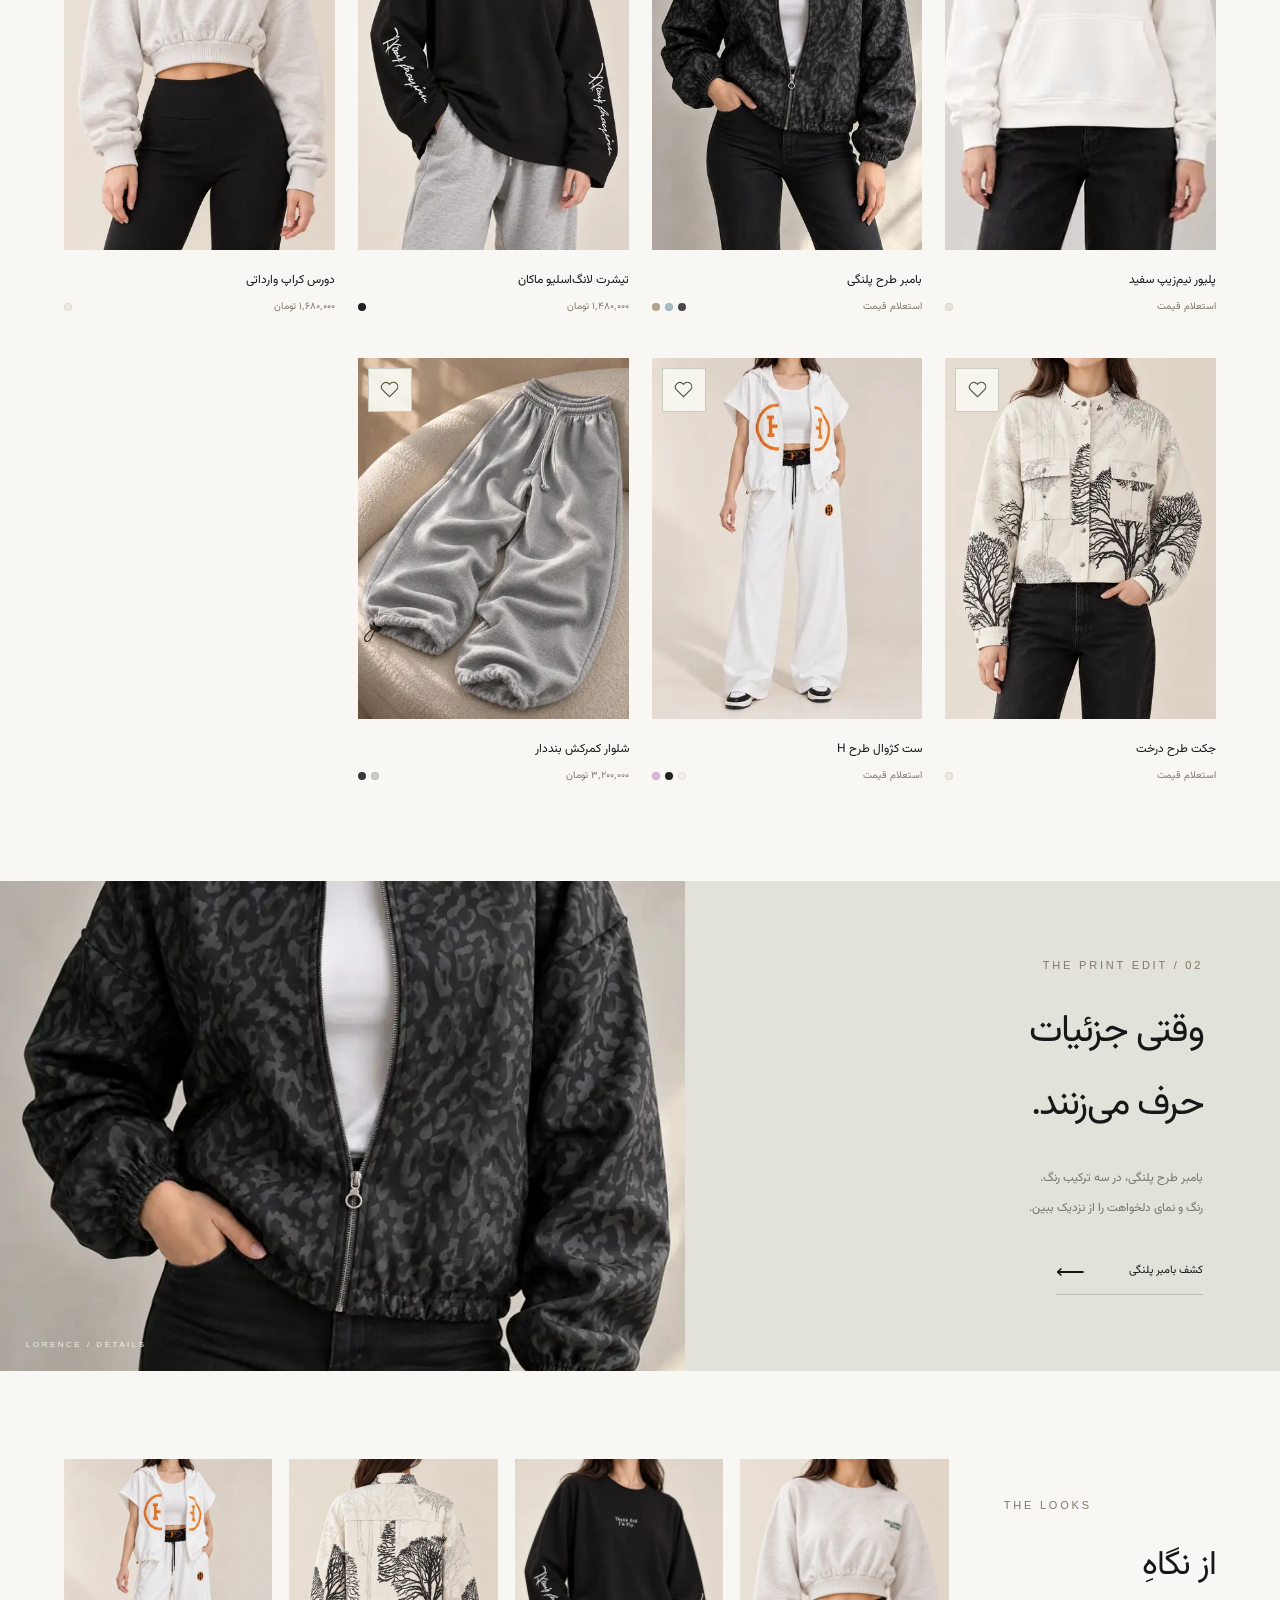
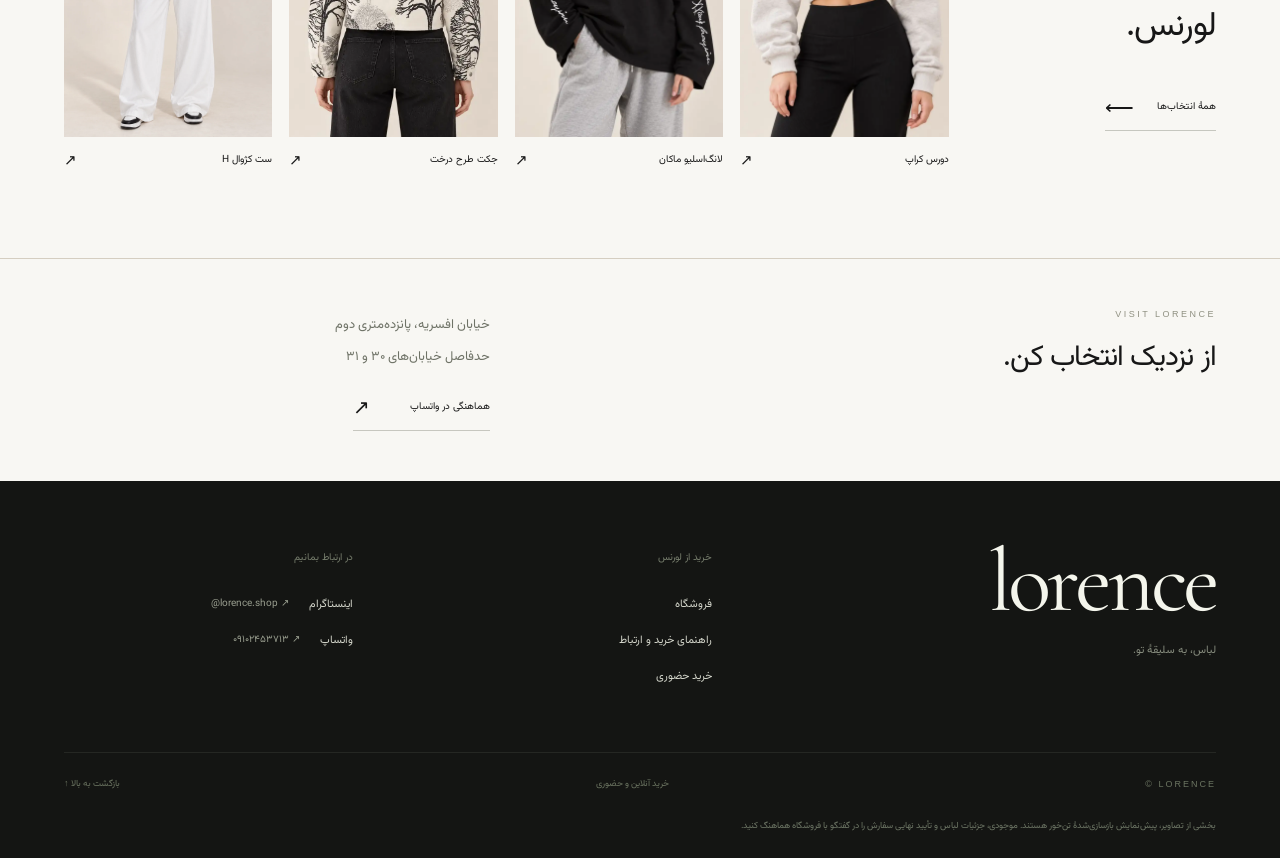
==== commit 38c95f35: "Keep displayed images within constrained connection payloads" ====
--- a/public/index.html
+++ b/public/index.html
@@ -28,7 +28,7 @@
 </header>
 <main>
   <section class="hero heritage-hero" aria-labelledby="heroTitle">
-    <div class="photo"><picture><source type="image/webp" srcset="assets/lorence-heritage-horse-480.webp 480w, assets/lorence-heritage-horse-960.webp 960w" sizes="100vw"><img src="assets/lorence-heritage-horse-480.webp" width="1080" height="2395" alt="اسب مشکی با پارچهٔ طرح فرش ایرانی در گالری روشن؛ تصویر کمپین لورنس" fetchpriority="high" decoding="async"></picture></div>
+    <div class="photo"><picture><source type="image/avif" srcset="assets/lorence-heritage-horse-960-q30.avif"><source type="image/webp" srcset="assets/lorence-heritage-horse-480.webp 480w, assets/lorence-heritage-horse-960.webp 960w" sizes="100vw"><img src="assets/lorence-heritage-horse-480.webp" width="1080" height="2395" alt="اسب مشکی با پارچهٔ طرح فرش ایرانی در گالری روشن؛ تصویر کمپین لورنس" fetchpriority="high" decoding="async"></picture></div>
     <div class="hero-copy" lang="en" dir="ltr"><h1 id="heroTitle">Heritage,<br>Reimagined.</h1><p>CONTEMPORARY ESSENTIALS<br>WITH A PERSIAN SOUL.</p><a class="hero-link" href="#shop" data-collection-view="new">EXPLORE COLLECTION <span aria-hidden="true">→</span></a></div>
   </section>
 
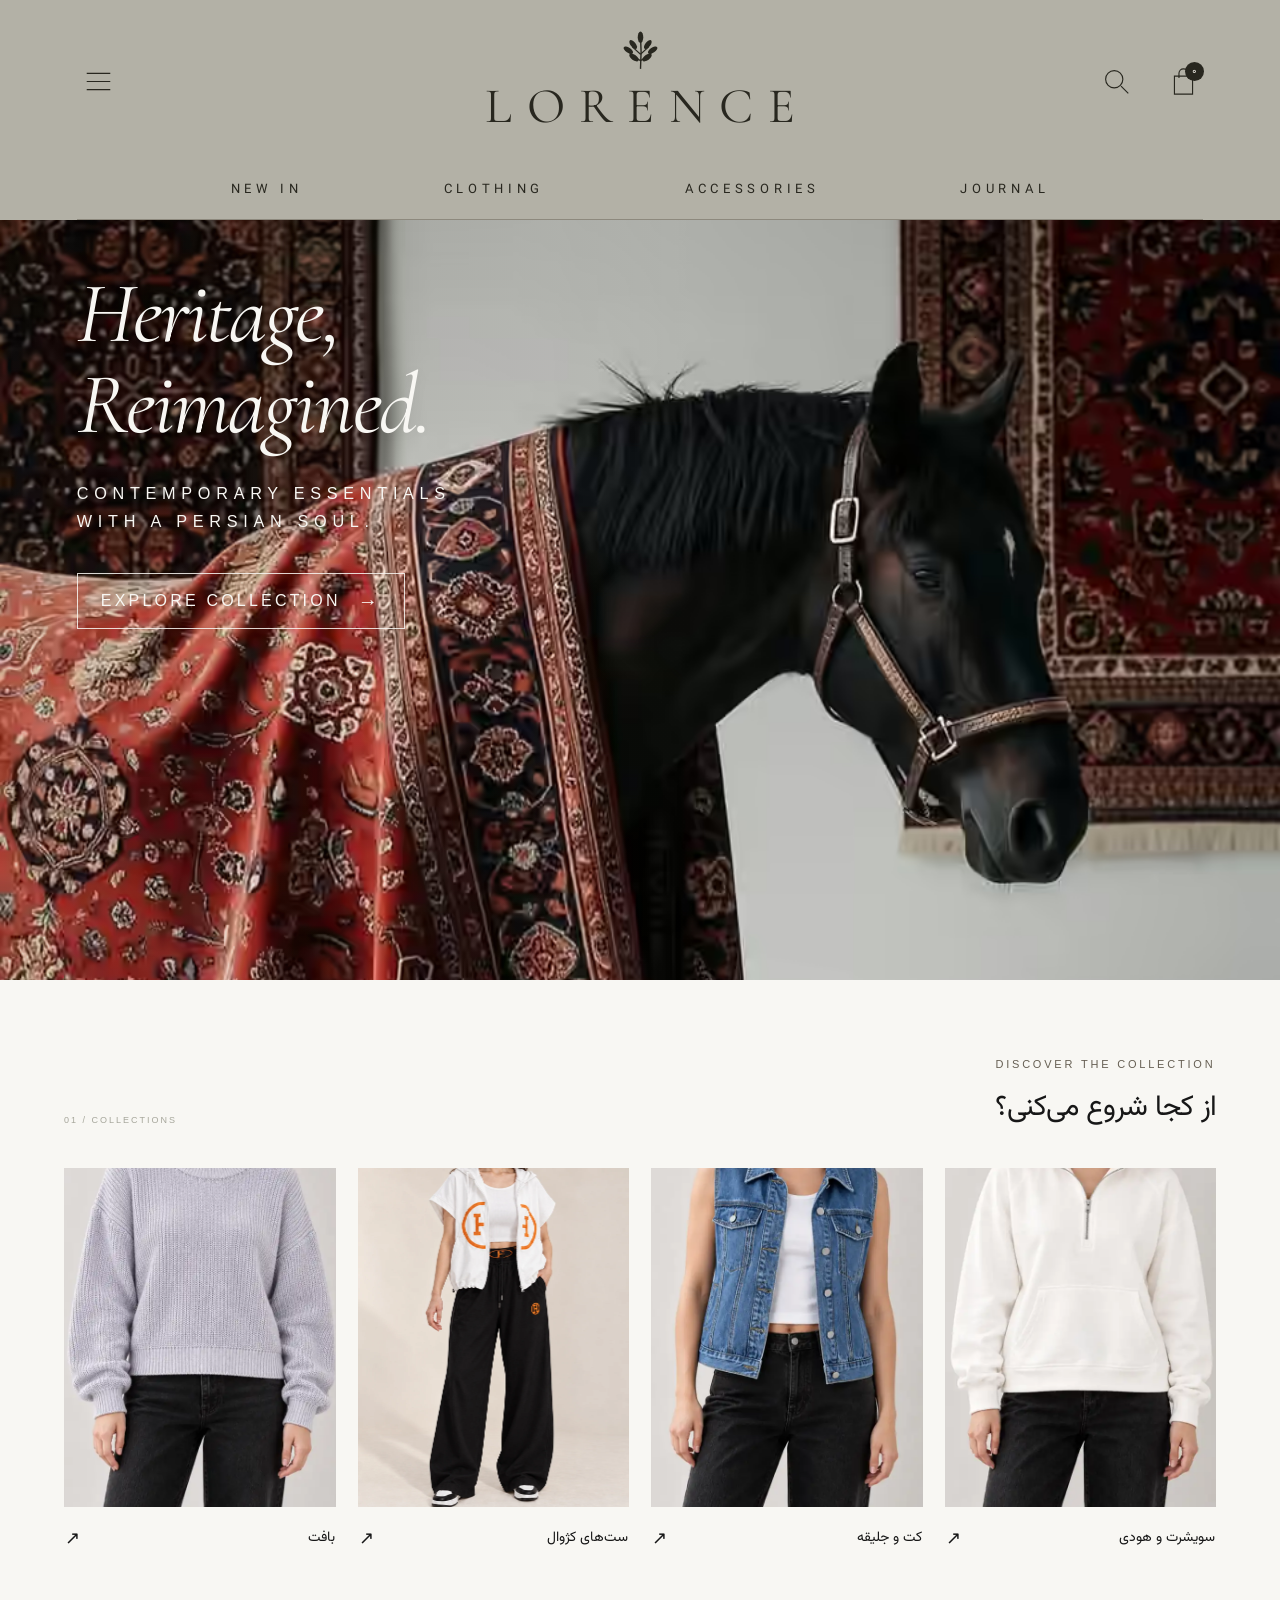
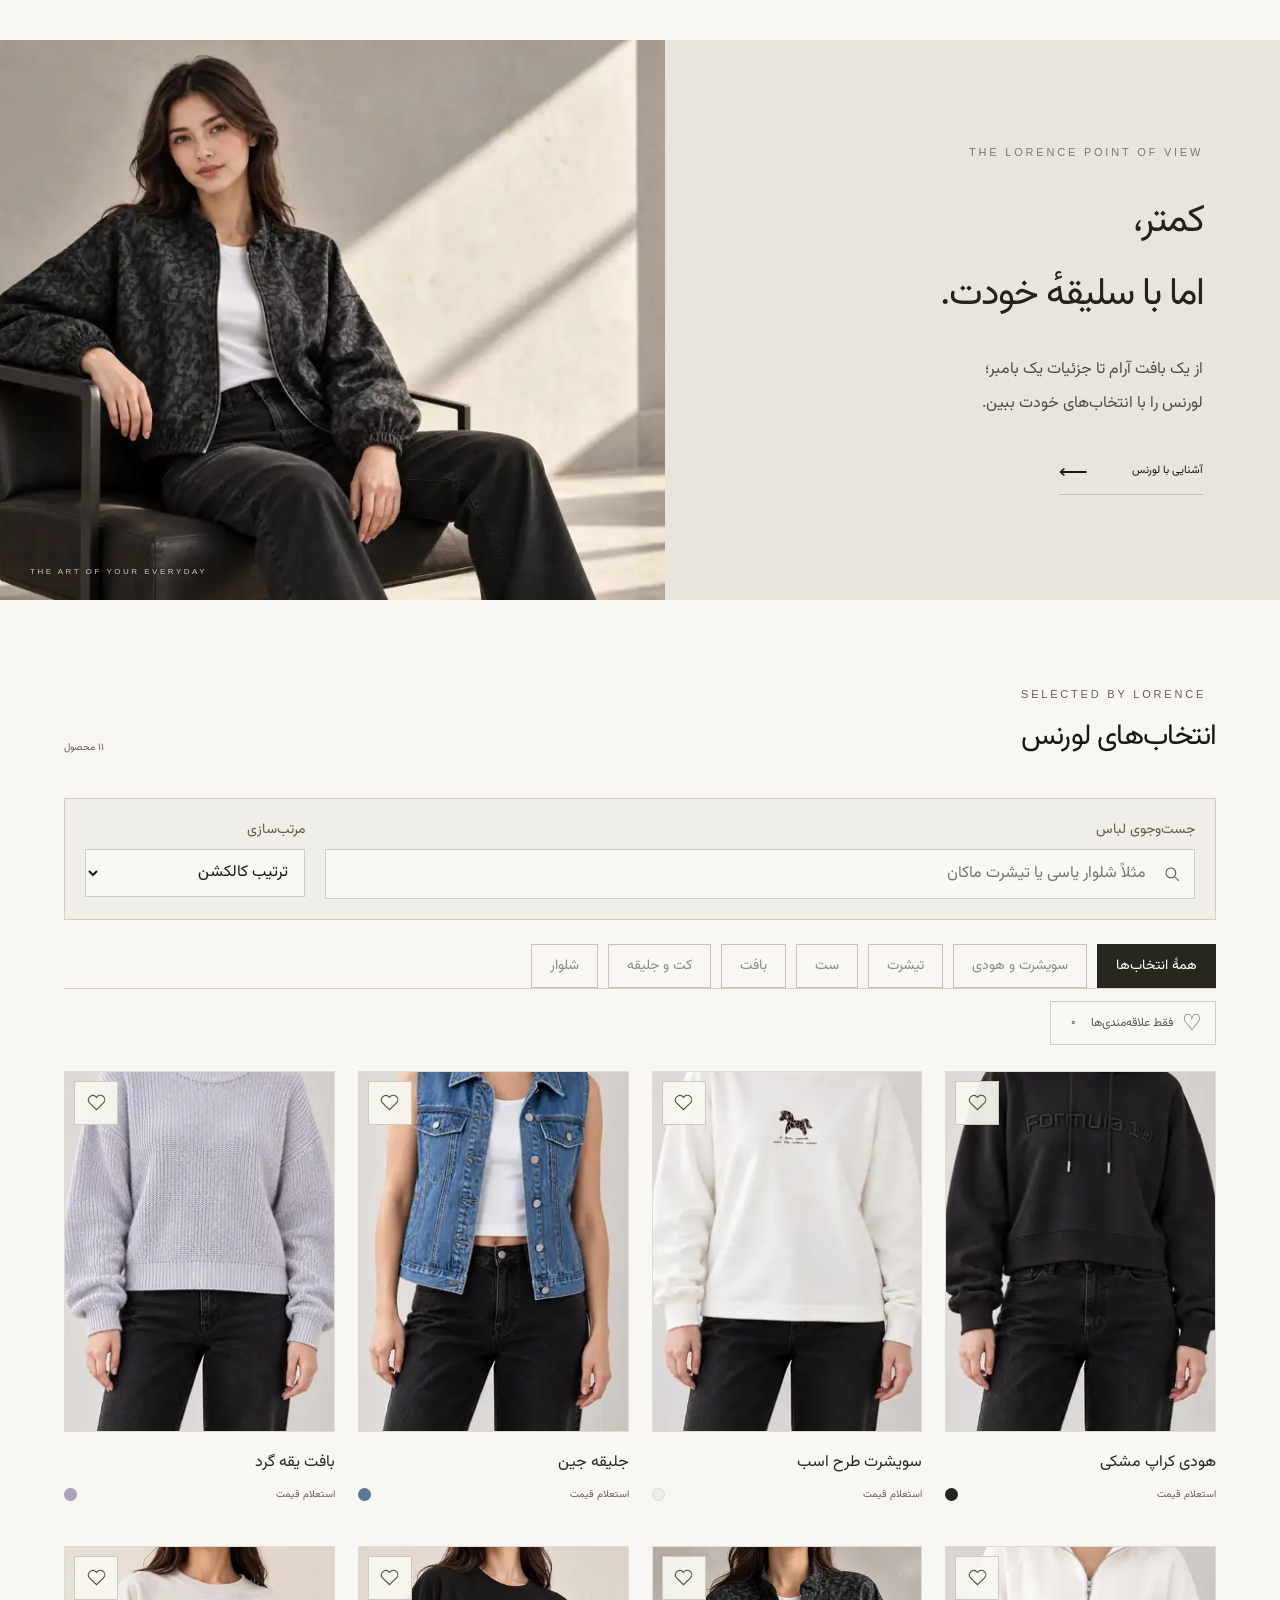
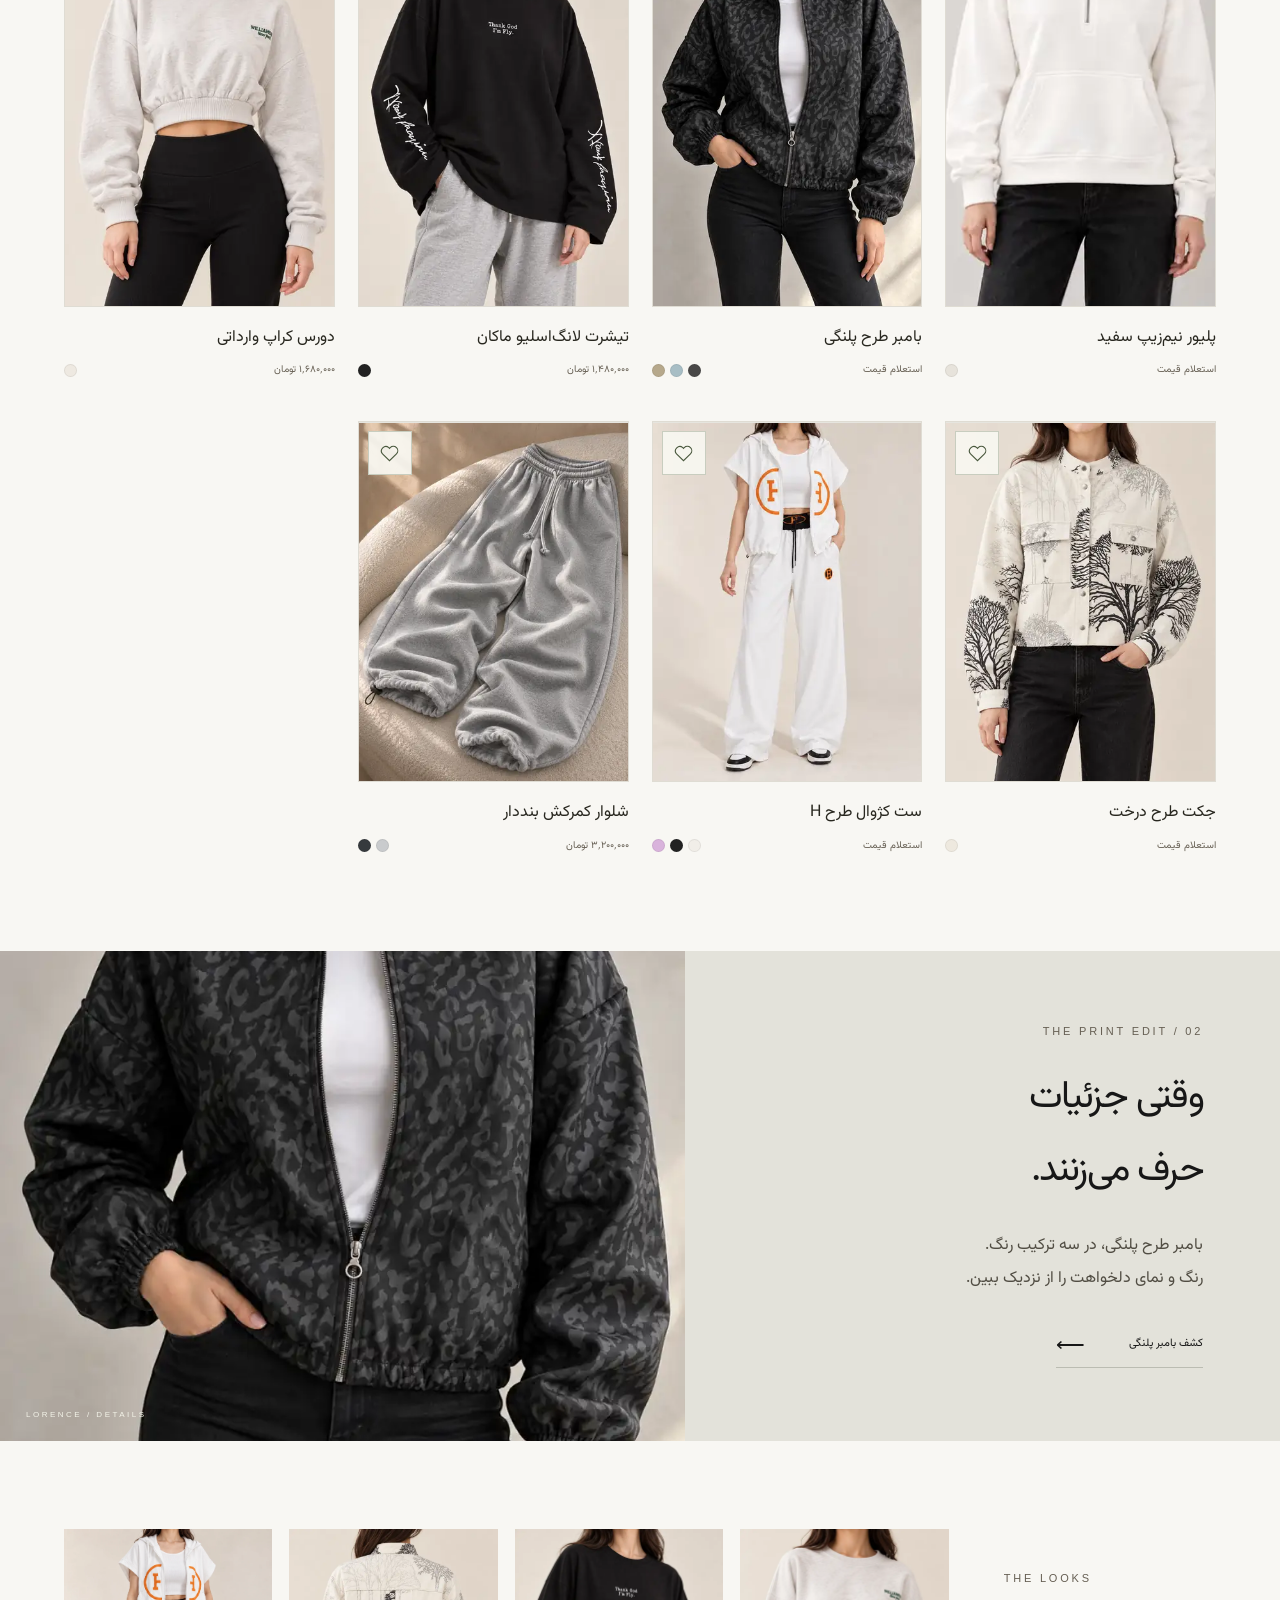
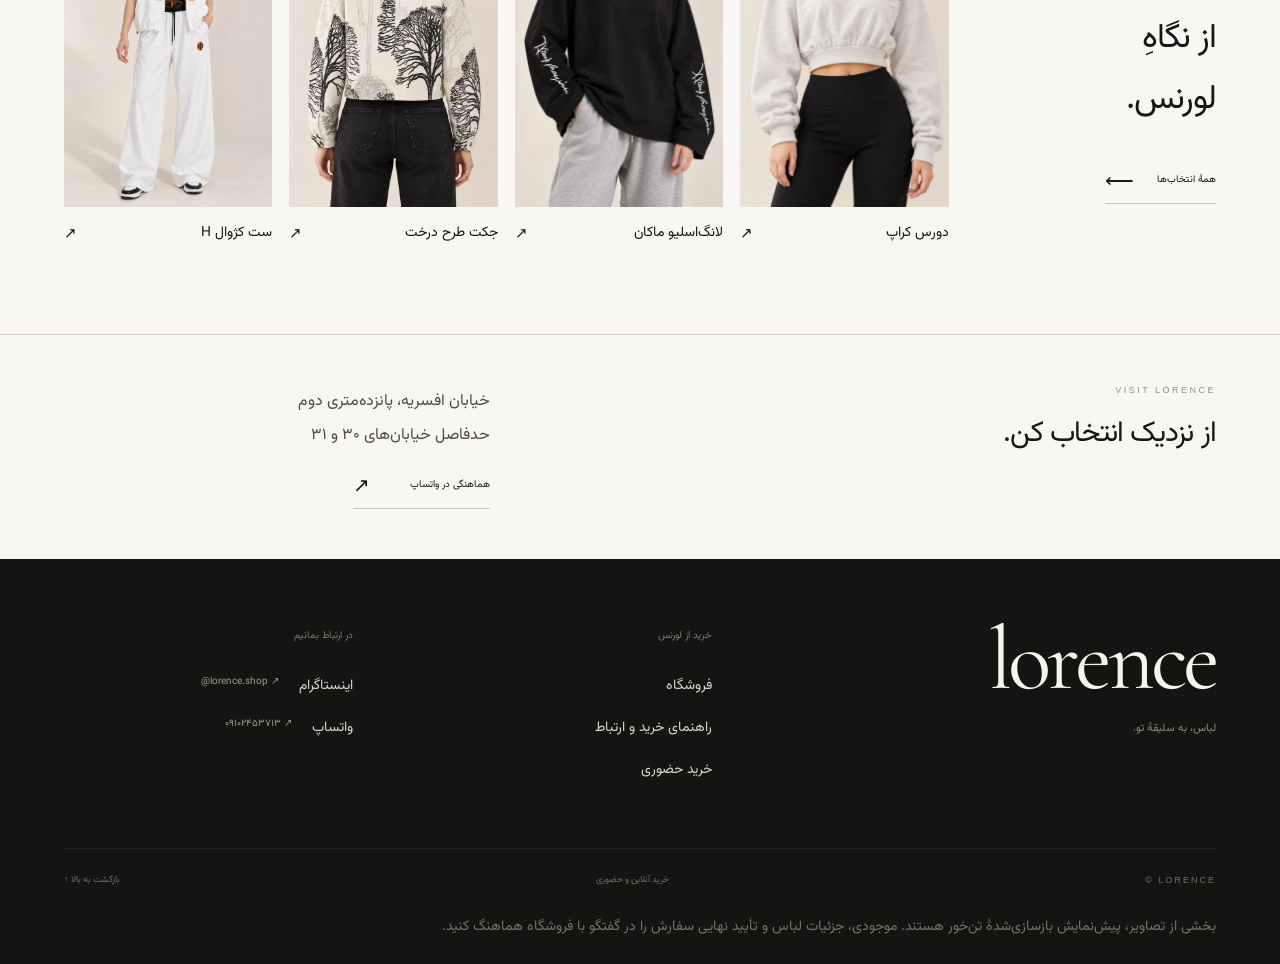
==== commit bf955232: "Refine mobile shopping controls and product selection readability" ====
--- a/public/index.html
+++ b/public/index.html
@@ -15,7 +15,7 @@
 </style>
 <link rel="stylesheet" href="request-flow.css">
 <link rel="stylesheet" href="editorial.css">
-<link rel="stylesheet" href="heritage.css">
+<link rel="stylesheet" href="heritage.css?v=20261121">
 <a class="skip-link" href="#shop">رفتن به محصولات</a>
 <header class="site-header heritage-header" id="siteHeader">
   <button type="button" class="menu-button heritage-menu" id="menuOpen" aria-label="بازکردن منو"><svg viewBox="0 0 32 32" fill="none" stroke="currentColor" stroke-width="1.25" aria-hidden="true"><path d="M3 7h26M3 16h26M3 25h26"/></svg></button>
@@ -28,22 +28,22 @@
 </header>
 <main>
   <section class="hero heritage-hero" aria-labelledby="heroTitle">
-    <div class="photo"><picture><source type="image/avif" srcset="assets/lorence-heritage-horse-960-q30.avif"><source type="image/webp" srcset="assets/lorence-heritage-horse-480.webp 480w, assets/lorence-heritage-horse-960.webp 960w" sizes="100vw"><img src="assets/lorence-heritage-horse-480.webp" width="1080" height="2395" alt="اسب مشکی با پارچهٔ طرح فرش ایرانی در گالری روشن؛ تصویر کمپین لورنس" fetchpriority="high" decoding="async"></picture></div>
+    <div class="photo"><picture><source type="image/avif" srcset="assets/lorence-heritage-horse-960-q30.avif"><source type="image/webp" srcset="assets/lorence-heritage-horse-480.webp 480w, assets/lorence-heritage-horse-960.webp 960w" sizes="100vw"><img src="assets/lorence-heritage-horse-480.webp?v=20261119" width="1080" height="2395" alt="اسب مشکی با پارچهٔ طرح فرش ایرانی در گالری روشن؛ تصویر کمپین لورنس" fetchpriority="high" decoding="async"></picture></div>
     <div class="hero-copy" lang="en" dir="ltr"><h1 id="heroTitle">Heritage,<br>Reimagined.</h1><p>CONTEMPORARY ESSENTIALS<br>WITH A PERSIAN SOUL.</p><a class="hero-link" href="#shop" data-collection-view="new">EXPLORE COLLECTION <span aria-hidden="true">→</span></a></div>
   </section>
 
   <section class="section discovery" id="discover" aria-labelledby="discoverTitle">
     <div class="discovery-head" data-reveal><div><span class="eyebrow muted">DISCOVER THE COLLECTION</span><h2 id="discoverTitle">از کجا شروع می‌کنی؟</h2></div><span class="section-index" aria-hidden="true">01 / COLLECTIONS</span></div>
     <div class="categories" data-reveal>
-      <button type="button" class="category" data-filter="سویشرت" aria-label="دیدن سویشرت و هودی"><span class="round"><img src="assets/quarter-zip-white.webp" alt="نیم‌زیپ سفید" loading="lazy"></span><span class="category-caption"><span>سویشرت و هودی</span><span aria-hidden="true">↗</span></span></button>
-      <button type="button" class="category" data-filter="کت" aria-label="دیدن کت و جلیقه"><span class="round"><img src="assets/denim-vest-blue.webp" alt="جلیقه جین" loading="lazy"></span><span class="category-caption"><span>کت و جلیقه</span><span aria-hidden="true">↗</span></span></button>
-      <button type="button" class="category" data-filter="ست" aria-label="دیدن ست‌ها"><span class="round full"><img src="assets/h-set-clean-black.webp" alt="ست کژوال طرح H با شلوار مشکی" loading="lazy"></span><span class="category-caption"><span>ست‌های کژوال</span><span aria-hidden="true">↗</span></span></button>
-      <button type="button" class="category" data-filter="بافت" aria-label="دیدن بافت‌ها"><span class="round"><img src="assets/knit-pullover-lilac-gray.webp" alt="بافت یقه گرد یاسی" loading="lazy"></span><span class="category-caption"><span>بافت</span><span aria-hidden="true">↗</span></span></button>
+      <button type="button" class="category" data-filter="سویشرت" aria-label="دیدن سویشرت و هودی"><span class="round"><img src="assets/quarter-zip-white.webp?v=20261119" alt="نیم‌زیپ سفید" loading="lazy"></span><span class="category-caption"><span>سویشرت و هودی</span><span aria-hidden="true">↗</span></span></button>
+      <button type="button" class="category" data-filter="کت" aria-label="دیدن کت و جلیقه"><span class="round"><img src="assets/denim-vest-blue.webp?v=20261119" alt="جلیقه جین" loading="lazy"></span><span class="category-caption"><span>کت و جلیقه</span><span aria-hidden="true">↗</span></span></button>
+      <button type="button" class="category" data-filter="ست" aria-label="دیدن ست‌ها"><span class="round full"><img src="assets/h-set-clean-black.webp?v=20261119" alt="ست کژوال طرح H با شلوار مشکی" loading="lazy"></span><span class="category-caption"><span>ست‌های کژوال</span><span aria-hidden="true">↗</span></span></button>
+      <button type="button" class="category" data-filter="بافت" aria-label="دیدن بافت‌ها"><span class="round"><img src="assets/knit-pullover-lilac-gray.webp?v=20261119" alt="بافت یقه گرد یاسی" loading="lazy"></span><span class="category-caption"><span>بافت</span><span aria-hidden="true">↗</span></span></button>
     </div>
   </section>
 
   <section class="story-section" id="lorenceJournal" aria-labelledby="storyTitle" data-reveal>
-    <figure class="story-photo"><img src="assets/lorence-campaign-story.webp" alt="قاب مجله‌ای از استایل لورنس" loading="lazy" decoding="async"><figcaption>THE ART OF YOUR EVERYDAY</figcaption></figure>
+    <figure class="story-photo"><img src="assets/lorence-campaign-story.webp?v=20261119" alt="قاب مجله‌ای از استایل لورنس" loading="lazy" decoding="async"><figcaption>THE ART OF YOUR EVERYDAY</figcaption></figure>
     <div class="story-copy"><span class="eyebrow muted">THE LORENCE POINT OF VIEW</span><h2 id="storyTitle">کمتر،<br>اما با سلیقهٔ خودت.</h2><p>از یک بافت آرام تا جزئیات یک بامبر؛<br>لورنس را با انتخاب‌های خودت ببین.</p><a class="text-link" href="guide.html">آشنایی با لورنس <span aria-hidden="true">⟵</span></a></div>
   </section>
 
@@ -81,15 +81,15 @@
     </div>
   </section>
 
-  <section class="editorial" id="collection" aria-labelledby="printTitle" data-reveal><div class="editorial-copy"><span class="eyebrow muted">THE PRINT EDIT / 02</span><h2 id="printTitle">وقتی جزئیات<br>حرف می‌زنند.</h2><p>بامبر طرح پلنگی، در سه ترکیب رنگ.<br>رنگ و نمای دلخواهت را از نزدیک ببین.</p><button class="text-link" id="bomber">کشف بامبر پلنگی <span aria-hidden="true">⟵</span></button></div><div class="frame"><img src="assets/charcoal-on-body.webp" alt="بامبر طرح پلنگی ذغالی" loading="lazy"><span class="photo-index" aria-hidden="true">LORENCE / DETAILS</span></div></section>
+  <section class="editorial" id="collection" aria-labelledby="printTitle" data-reveal><div class="editorial-copy"><span class="eyebrow muted">THE PRINT EDIT / 02</span><h2 id="printTitle">وقتی جزئیات<br>حرف می‌زنند.</h2><p>بامبر طرح پلنگی، در سه ترکیب رنگ.<br>رنگ و نمای دلخواهت را از نزدیک ببین.</p><button class="text-link" id="bomber">کشف بامبر پلنگی <span aria-hidden="true">⟵</span></button></div><div class="frame"><img src="assets/charcoal-on-body.webp?v=20261119" alt="بامبر طرح پلنگی ذغالی" loading="lazy"><span class="photo-index" aria-hidden="true">LORENCE / DETAILS</span></div></section>
 
   <section class="section collection-strip" aria-labelledby="looksTitle" data-reveal>
     <div class="strip-title"><span class="eyebrow muted">THE LOOKS</span><h2 id="looksTitle">از نگاهِ<br>لورنس.</h2><a class="text-link" href="#shop">همهٔ انتخاب‌ها <span aria-hidden="true">⟵</span></a></div>
     <div class="looks">
-      <a class="look" data-editorial-product="crop-imported" href="?product=crop-imported&amp;color=%D8%B1%D9%88%D8%B4%D9%86"><figure><img src="assets/crop-clean-front.webp" alt="دورس کراپ وارداتی روشن" loading="lazy"></figure><span>دورس کراپ <span aria-hidden="true">↗</span></span></a>
-      <a class="look" data-editorial-product="makan-longsleeve" href="?product=makan-longsleeve&amp;color=%D9%85%D8%B4%DA%A9%DB%8C"><figure><img src="assets/makan-clean-front.webp" alt="تیشرت لانگ‌اسلیو ماکان مشکی" loading="lazy"></figure><span>لانگ‌اسلیو ماکان <span aria-hidden="true">↗</span></span></a>
-      <a class="look" data-editorial-product="tree-jacket" href="?product=tree-jacket&amp;color=%D8%B1%D9%88%D8%B4%D9%86"><figure><img src="assets/tree-clean-back.webp" alt="نمای پشت جکت طرح درخت" loading="lazy"></figure><span>جکت طرح درخت <span aria-hidden="true">↗</span></span></a>
-      <a class="look" data-editorial-product="h-set" href="?product=h-set&amp;color=%D8%B4%D9%84%D9%88%D8%A7%D8%B1%20%D8%B3%D9%81%DB%8C%D8%AF"><figure><img src="assets/h-set-clean-white.webp" alt="ست کژوال طرح H با شلوار سفید" loading="lazy"></figure><span>ست کژوال H <span aria-hidden="true">↗</span></span></a>
+      <a class="look" data-editorial-product="crop-imported" href="?product=crop-imported&amp;color=%D8%B1%D9%88%D8%B4%D9%86"><figure><img src="assets/crop-clean-front.webp?v=20261119" alt="دورس کراپ وارداتی روشن" loading="lazy"></figure><span>دورس کراپ <span aria-hidden="true">↗</span></span></a>
+      <a class="look" data-editorial-product="makan-longsleeve" href="?product=makan-longsleeve&amp;color=%D9%85%D8%B4%DA%A9%DB%8C"><figure><img src="assets/makan-clean-front.webp?v=20261119" alt="تیشرت لانگ‌اسلیو ماکان مشکی" loading="lazy"></figure><span>لانگ‌اسلیو ماکان <span aria-hidden="true">↗</span></span></a>
+      <a class="look" data-editorial-product="tree-jacket" href="?product=tree-jacket&amp;color=%D8%B1%D9%88%D8%B4%D9%86"><figure><img src="assets/tree-clean-back.webp?v=20261119" alt="نمای پشت جکت طرح درخت" loading="lazy"></figure><span>جکت طرح درخت <span aria-hidden="true">↗</span></span></a>
+      <a class="look" data-editorial-product="h-set" href="?product=h-set&amp;color=%D8%B4%D9%84%D9%88%D8%A7%D8%B1%20%D8%B3%D9%81%DB%8C%D8%AF"><figure><img src="assets/h-set-clean-white.webp?v=20261119" alt="ست کژوال طرح H با شلوار سفید" loading="lazy"></figure><span>ست کژوال H <span aria-hidden="true">↗</span></span></a>
     </div>
   </section>
 
@@ -647,7 +647,7 @@
   grid.innerHTML = shown.map(product => `
     <article class="card" data-id="${products.indexOf(product)}">
       <div class="frame ${product[7].clean ? 'clean' : ''}">
-        <img loading="lazy" decoding="async" width="420" height="560" src="assets/thumbs/${product[1].replace(/\.[^.]+$/, '.webp')}" alt="${htmlText(product[0])}" ${product[7].id === 'bomber-leopard' ? 'style="height:100%;top:0"' : ''}>
+        <img loading="lazy" decoding="async" width="420" height="560" src="assets/thumbs/${product[1].replace(/\.[^.]+$/, '.webp')}?v=20261119" alt="${htmlText(product[0])}" ${product[7].id === 'bomber-leopard' ? 'style="height:100%;top:0"' : ''}>
         <span class="tag">مشاهدهٔ محصول ↗</span>
         ${isSoldOut(product) ? '<span class="card-stock">ناموجود</span>' : ''}
       </div>
@@ -743,8 +743,8 @@
 };
 let gallery=[],index=0,activeProduct=null,activeColorLabel='';
 function imageAlt(file){return [activeProduct?.[0],activeColorLabel,imageView[file]||'نمای محصول'].filter(Boolean).join(' — ')}
-function setImage(){const file=gallery[index];document.querySelector('#detailImage').src='assets/'+file;document.querySelector('#detailImage').alt=imageAlt(file);document.querySelector('#position').textContent=(index+1).toLocaleString('fa')+' / '+gallery.length.toLocaleString('fa');document.querySelectorAll('.thumbs button').forEach((b,i)=>{b.style.borderColor=i===index?'#222':'#ccc';b.setAttribute('aria-pressed',String(i===index))});document.querySelector('.gallery-controls').style.display=gallery.length>1?'flex':'none'}
-function setGallery(files){gallery=files;index=0;document.querySelector('.thumbs').innerHTML=files.length>1?files.map((f,i)=>`<button type="button" aria-label="${htmlText(imageAlt(f))}"><img src="assets/${f}" alt="${htmlText(imageAlt(f))}"></button>`).join(''):'';document.querySelectorAll('.thumbs button').forEach((b,i)=>b.onclick=()=>{index=i;setImage()});setImage()}
+function setImage(){const file=gallery[index];document.querySelector('#detailImage').src='assets/'+file+'?v=20261119';document.querySelector('#detailImage').alt=imageAlt(file);document.querySelector('#position').textContent=(index+1).toLocaleString('fa')+' / '+gallery.length.toLocaleString('fa');document.querySelectorAll('.thumbs button').forEach((b,i)=>{b.style.borderColor=i===index?'#222':'#ccc';b.setAttribute('aria-pressed',String(i===index))});document.querySelector('.gallery-controls').style.display=gallery.length>1?'flex':'none'}
+function setGallery(files){gallery=files;index=0;document.querySelector('.thumbs').innerHTML=files.length>1?files.map((f,i)=>`<button type="button" aria-label="${htmlText(imageAlt(f))}"><img src="assets/${f}?v=20261119" alt="${htmlText(imageAlt(f))}"></button>`).join(''):'';document.querySelectorAll('.thumbs button').forEach((b,i)=>b.onclick=()=>{index=i;setImage()});setImage()}
 function openProduct(id){
  const p=products[id];if(!p||p[7]?.visible===false)return;activeProduct=p;activeColorLabel='';
  document.querySelector('#productTitle').textContent=p[0];
@@ -757,7 +757,7 @@
  const previewNote=document.querySelector('#productPreviewNote');
  previewNote.textContent=p[7]?.id==='drawstring-trousers'?'تصویر بازسازی‌شدهٔ چیدمان شلوار در رنگ انتخابی.':'تصاویر، پیش‌نمایش بازسازی‌شدهٔ تن‌خور بر اساس مرجع لباس هستند.';
  let colors=p[7]?.colors;
- if(colors){colors.forEach((c,i)=>{const b=document.createElement('button');b.type='button';b.style.setProperty('--c',c.hex);b.setAttribute('aria-label',c.label);b.onclick=()=>{document.querySelectorAll('.colors button').forEach(t=>{t.classList.remove('selected');t.setAttribute('aria-pressed','false')});b.classList.add('selected');b.setAttribute('aria-pressed','true');activeColorLabel=c.label;document.querySelector('#colorLabel').textContent=(p[7]?.id==='h-set'?'ترکیب تصویر: ':'رنگ: ')+c.label+(p[7]?.id==='bomber-leopard'?' (نام موقت)':'');setGallery(c.files);updateProductAvailability()};document.querySelector('.colors').append(b);if(i===0)b.click()})}
+ if(colors){colors.forEach((c,i)=>{const b=document.createElement('button');b.type='button';b.style.setProperty('--c',c.hex);b.setAttribute('aria-label',c.label);b.textContent=c.label;b.onclick=()=>{document.querySelectorAll('.colors button').forEach(t=>{t.classList.remove('selected');t.setAttribute('aria-pressed','false')});b.classList.add('selected');b.setAttribute('aria-pressed','true');activeColorLabel=c.label;document.querySelector('#colorLabel').textContent=(p[7]?.id==='h-set'?'ترکیب تصویر: ':'رنگ: ')+c.label+(p[7]?.id==='bomber-leopard'?' (نام موقت)':'');setGallery(c.files);updateProductAvailability()};document.querySelector('.colors').append(b);if(i===0)b.click()})}
  else setGallery(p[5]||[p[1]]);
  updateFavoritesUI();
  if(!dialog.open)dialog.showModal();
@@ -821,7 +821,7 @@
 function persistBasket(){try{localStorage.setItem(basketStoreKey,JSON.stringify(basket))}catch{}renderBasket()}
 function notifyBasket(message){document.querySelector('#productBasketStatus').textContent=message;const el=document.querySelector('#basketToast');el.textContent=message;el.hidden=false;clearTimeout(toastTimer);toastTimer=setTimeout(()=>{el.hidden=true},3500)}
 function renderBasket(){document.querySelector('#basketFeedback').textContent='';updateOrderContact();const sum=summaryFor(basket);document.querySelector('#basketCount').textContent=sum.totalQuantity.toLocaleString('fa-IR');document.querySelector('#basketOpen').setAttribute('aria-label','سبد انتخاب‌ها، '+sum.totalQuantity.toLocaleString('fa-IR')+' مورد');const list=document.querySelector('#basketItems');list.replaceChildren();document.querySelector('#basketActions').hidden=!basket.length;document.querySelector('#basketSummary').hidden=!basket.length;document.querySelector('#manualCopy').hidden=true;document.querySelector('#basketStatus').textContent='';if(!basket.length){const empty=document.createElement('div');empty.className='basket-empty';const label=document.createElement('p');label.textContent='هنوز لباسی به سبد اضافه نکرده‌اید.';const back=document.createElement('button');back.type='button';back.className='continue-shopping';back.textContent='دیدن محصولات';back.onclick=()=>{basketDialog.close();document.querySelector('#shop').scrollIntoView({behavior:'smooth'})};empty.append(label,back);list.append(empty);return}
-for(const item of basket){const p=catalogProduct(item.id),key=basketKey(item);const row=document.createElement('article');row.className='basket-row';const img=document.createElement('img');let photo=p[1];const variant=p[7]?.colors?.find(c=>c.label===item.color);if(variant)photo=variant.files[0];img.src='assets/'+photo;img.alt=p[0]+' — '+item.color;const info=document.createElement('div');const title=document.createElement('h3');title.textContent=p[0];const detail=document.createElement('p');detail.textContent=item.color+(item.size?' · سایز موردنظر: '+item.size:' · سایز: نیاز به راهنمایی');const itemPrice=document.createElement('p');itemPrice.textContent=p[4]?'هر عدد '+p[4].toLocaleString('fa-IR')+' تومان':'قیمت: نیاز به استعلام';const controls=document.createElement('div');controls.className='basket-controls';const more=document.createElement('button');more.type='button';more.textContent='+';more.setAttribute('aria-label','افزایش تعداد '+p[0]);more.disabled=item.quantity>=99||(getVariantStock(item.id,item.color)!==null&&basket.filter(row=>row.id===item.id&&row.color===item.color).reduce((n,row)=>n+row.quantity,0)>=getVariantStock(item.id,item.color));more.onclick=()=>{basket=changeBasketQuantity(basket,key,1);persistBasket()};const count=document.createElement('span');count.textContent=item.quantity.toLocaleString('fa-IR');count.setAttribute('aria-label','تعداد');const less=document.createElement('button');less.type='button';less.textContent='−';less.setAttribute('aria-label','کاهش تعداد '+p[0]);less.disabled=item.quantity<=1;less.onclick=()=>{basket=changeBasketQuantity(basket,key,-1);persistBasket()};const remove=document.createElement('button');remove.type='button';remove.className='remove-item';remove.textContent='حذف';remove.setAttribute('aria-label','حذف '+p[0]+' '+item.color);remove.onclick=()=>{basket=basket.filter(row=>basketKey(row)!==key);persistBasket()};controls.append(more,count,less,remove);info.append(title,detail,itemPrice,controls);row.append(img,info);list.append(row)}
+for(const item of basket){const p=catalogProduct(item.id),key=basketKey(item);const row=document.createElement('article');row.className='basket-row';const img=document.createElement('img');let photo=p[1];const variant=p[7]?.colors?.find(c=>c.label===item.color);if(variant)photo=variant.files[0];img.src='assets/'+photo+'?v=20261119';img.alt=p[0]+' — '+item.color;const info=document.createElement('div');const title=document.createElement('h3');title.textContent=p[0];const detail=document.createElement('p');detail.textContent=item.color+(item.size?' · سایز موردنظر: '+item.size:' · سایز: نیاز به راهنمایی');const itemPrice=document.createElement('p');itemPrice.textContent=p[4]?'هر عدد '+p[4].toLocaleString('fa-IR')+' تومان':'قیمت: نیاز به استعلام';const controls=document.createElement('div');controls.className='basket-controls';const more=document.createElement('button');more.type='button';more.textContent='+';more.setAttribute('aria-label','افزایش تعداد '+p[0]);more.disabled=item.quantity>=99||(getVariantStock(item.id,item.color)!==null&&basket.filter(row=>row.id===item.id&&row.color===item.color).reduce((n,row)=>n+row.quantity,0)>=getVariantStock(item.id,item.color));more.onclick=()=>{basket=changeBasketQuantity(basket,key,1);persistBasket()};const count=document.createElement('span');count.textContent=item.quantity.toLocaleString('fa-IR');count.setAttribute('aria-label','تعداد');const less=document.createElement('button');less.type='button';less.textContent='−';less.setAttribute('aria-label','کاهش تعداد '+p[0]);less.disabled=item.quantity<=1;less.onclick=()=>{basket=changeBasketQuantity(basket,key,-1);persistBasket()};const remove=document.createElement('button');remove.type='button';remove.className='remove-item';remove.textContent='حذف';remove.setAttribute('aria-label','حذف '+p[0]+' '+item.color);remove.onclick=()=>{basket=basket.filter(row=>basketKey(row)!==key);persistBasket()};controls.append(more,count,less,remove);info.append(title,detail,itemPrice,controls);row.append(img,info);list.append(row)}
 const summary=document.querySelector('#basketSummary');summary.replaceChildren();const total=document.createElement('p');total.textContent='تعداد انتخاب‌ها: '+sum.totalQuantity.toLocaleString('fa-IR');summary.append(total);if(sum.knownTotal){const amount=document.createElement('p');amount.textContent='جمع قیمت‌های مشخص: '+sum.knownTotal.toLocaleString('fa-IR')+' تومان';summary.append(amount)}const note=document.createElement('small');note.textContent=sum.unknownCount?sum.unknownCount.toLocaleString('fa-IR')+' مورد نیاز به استعلام قیمت دارد. مبلغ نهایی و هزینهٔ ارسال با فروشگاه تأیید می‌شود.':'مبلغ نهایی و هزینهٔ ارسال با فروشگاه تأیید می‌شود.';summary.append(note)}
 
 function updateProductAvailability(){
--- a/public/heritage.css
+++ b/public/heritage.css
@@ -53,3 +53,74 @@
 @media(min-width:1600px){.heritage-hero .photo img{object-position:center 34%}}
 
 @media(min-width:1101px){.site-header.heritage-header{background:#b3b1a6}}
+
+/* A quieter storefront, with legible shopping controls and generous touch targets. */
+:root{--muted:#665f53}
+button,a,input,select,textarea{-webkit-tap-highlight-color:transparent}
+:where(button,a,input,select,textarea,summary):focus-visible{outline:2px solid var(--heritage-red);outline-offset:5px}
+.product-section{scroll-margin-top:24px}
+.shop-controls{border:1px solid var(--line);padding:20px;background:#f0eee8}
+.filters{gap:10px;margin-block:24px}
+.filters button{min-height:44px;font-size:14px;padding:10px 18px;border:1px solid #c9c2b5;transition:background .2s,color .2s,border-color .2s}
+.filters button.active,.filters button[aria-pressed=true]{background:#28271f;color:#fff;border-color:#28271f}
+.card{min-width:0}
+.card .frame{border:1px solid #d5cec166;transition:box-shadow .25s}
+.card:hover .frame{box-shadow:0 12px 28px #28271f12}
+.card h3{font-size:16px;line-height:1.9;margin-block:16px 8px;color:#28271f}
+.card-bottom{font-size:14px;line-height:1.9;gap:10px;flex-wrap:wrap}
+.card .dot{width:13px;height:13px}
+.category-caption,.look>span{font-size:14px;line-height:1.9}
+.story-copy p,.editorial-copy p,.visit address{font-size:16px;line-height:2.1;color:#514d43}
+.detail-info{padding:64px 32px 32px}
+.detail-info p,.detail-info .request-help,.detail-info .preview-note{font-size:14px!important;line-height:2!important;color:#625c50!important}
+.detail-info #productPrice{font-size:21px!important;color:#28271f!important;font-weight:500;font-variant-numeric:tabular-nums}
+.detail h2{font-size:28px;line-height:1.7}
+.request-label,.size-help{font-size:14px}
+.size-request,.request-flow input,.request-flow select,.request-flow textarea{font-size:16px;min-height:48px}
+.colors{display:flex;flex-wrap:wrap;gap:10px;margin-block:24px 12px}
+.colors button{display:inline-flex;align-items:center;justify-content:center;gap:10px;min-width:85px;width:auto;height:auto;min-height:44px;padding:9px 14px;border:1px solid #bfb8aa;border-radius:2px;outline:0;background:transparent;color:#38352e;font-size:14px;line-height:1.7}
+.colors button:before{content:'';width:18px;height:18px;border-radius:50%;background:var(--c);border:1px solid #28271f33;flex:none}
+.colors button.selected{border:1px solid #28271f;outline:1px solid #28271f;background:#e9e5dc}
+.colors button:focus-visible{outline:2px solid var(--heritage-red);outline-offset:4px}
+.add-request,.view-basket,.basket-actions button,.flow-button{font-size:15px;min-height:48px;line-height:1.8}
+.close{width:44px;height:44px;font-size:27px;background:#faf9f4f5}
+.basket-dialog h2,.request-flow h2{font-size:27px}
+.basket-intro,.basket-row p,.basket-summary,.basket-summary small,.flow-intro,.flow-help,.flow-context,.flow-preview pre,.order-guide summary,.order-guide ol,.basket-status{font-size:14px;line-height:2}
+.basket-row h3{font-size:16px;line-height:1.8}
+.basket-controls{gap:8px;flex-wrap:wrap}
+.basket-controls button{width:44px;height:44px;font-size:19px}
+.basket-controls .remove-item{font-size:14px;min-height:44px;padding-inline:10px}
+.basket-summary{background:#eeece5;border:1px solid var(--line);padding:20px;margin-block:20px}
+.flow-preview pre{overflow-wrap:anywhere;white-space:pre-wrap}
+.footer-column,.footer-column a,.note{font-size:14px;line-height:2}
+.heritage-header .basket-count{min-width:19px;width:19px;height:19px;font-size:11px;line-height:19px}
+@media(max-width:760px){
+ .heritage-header .heritage-navigation{font-size:10px;letter-spacing:.1em;gap:8px}
+ .heritage-header .tools button,.heritage-header .heritage-menu{width:44px;min-width:44px}
+ .heritage-header .tools{gap:2px}
+ .heritage-header .heritage-brand{font-size:25px;letter-spacing:.16em}
+ .heritage-hero .hero-copy p{font-size:11px;letter-spacing:.14em}
+ .heritage-hero .hero-link{font-size:11px;min-height:48px}
+ .section{padding-inline:20px}
+ .shop-controls{padding:16px}
+ .filters{flex-wrap:nowrap;overflow:auto;padding-block:4px 12px;scrollbar-width:thin;justify-content:flex-start}
+ .filters button{flex:none;white-space:nowrap;font-size:13px;padding-inline:15px}
+ .grid{gap:28px 14px}
+ .card h3{font-size:14px;margin-top:12px}
+ .card-bottom{font-size:13px}
+ .detail-info{padding:24px 20px 30px}
+ .detail h2{font-size:25px}
+ .mainpic{max-height:52svh}
+ .basket-dialog{padding:54px 20px 24px;max-height:94svh}
+ .basket-row{grid-template-columns:64px minmax(0,1fr);gap:12px}
+ .basket-row img{width:64px;height:88px}
+ .basket-summary{padding:16px}
+ .story-copy{padding:32px 24px}
+}
+@media(hover:none){.card:hover img{transform:none}}
+.shop-control-label{font-size:14px;color:#625c50}
+.shop-search-field input,.shop-sort select{font-size:16px;min-height:48px}
+.shop-search-field button{min-width:44px;min-height:44px}
+.basket-feedback{font-size:14px}
+@media(max-width:760px){.basket-content{padding:56px 20px 24px}.shop-controls{grid-template-columns:1fr;gap:18px}.shop-sort{min-width:0}}
+@media(max-width:380px){.heritage-header .heritage-brand{font-size:22px;letter-spacing:.12em}}
